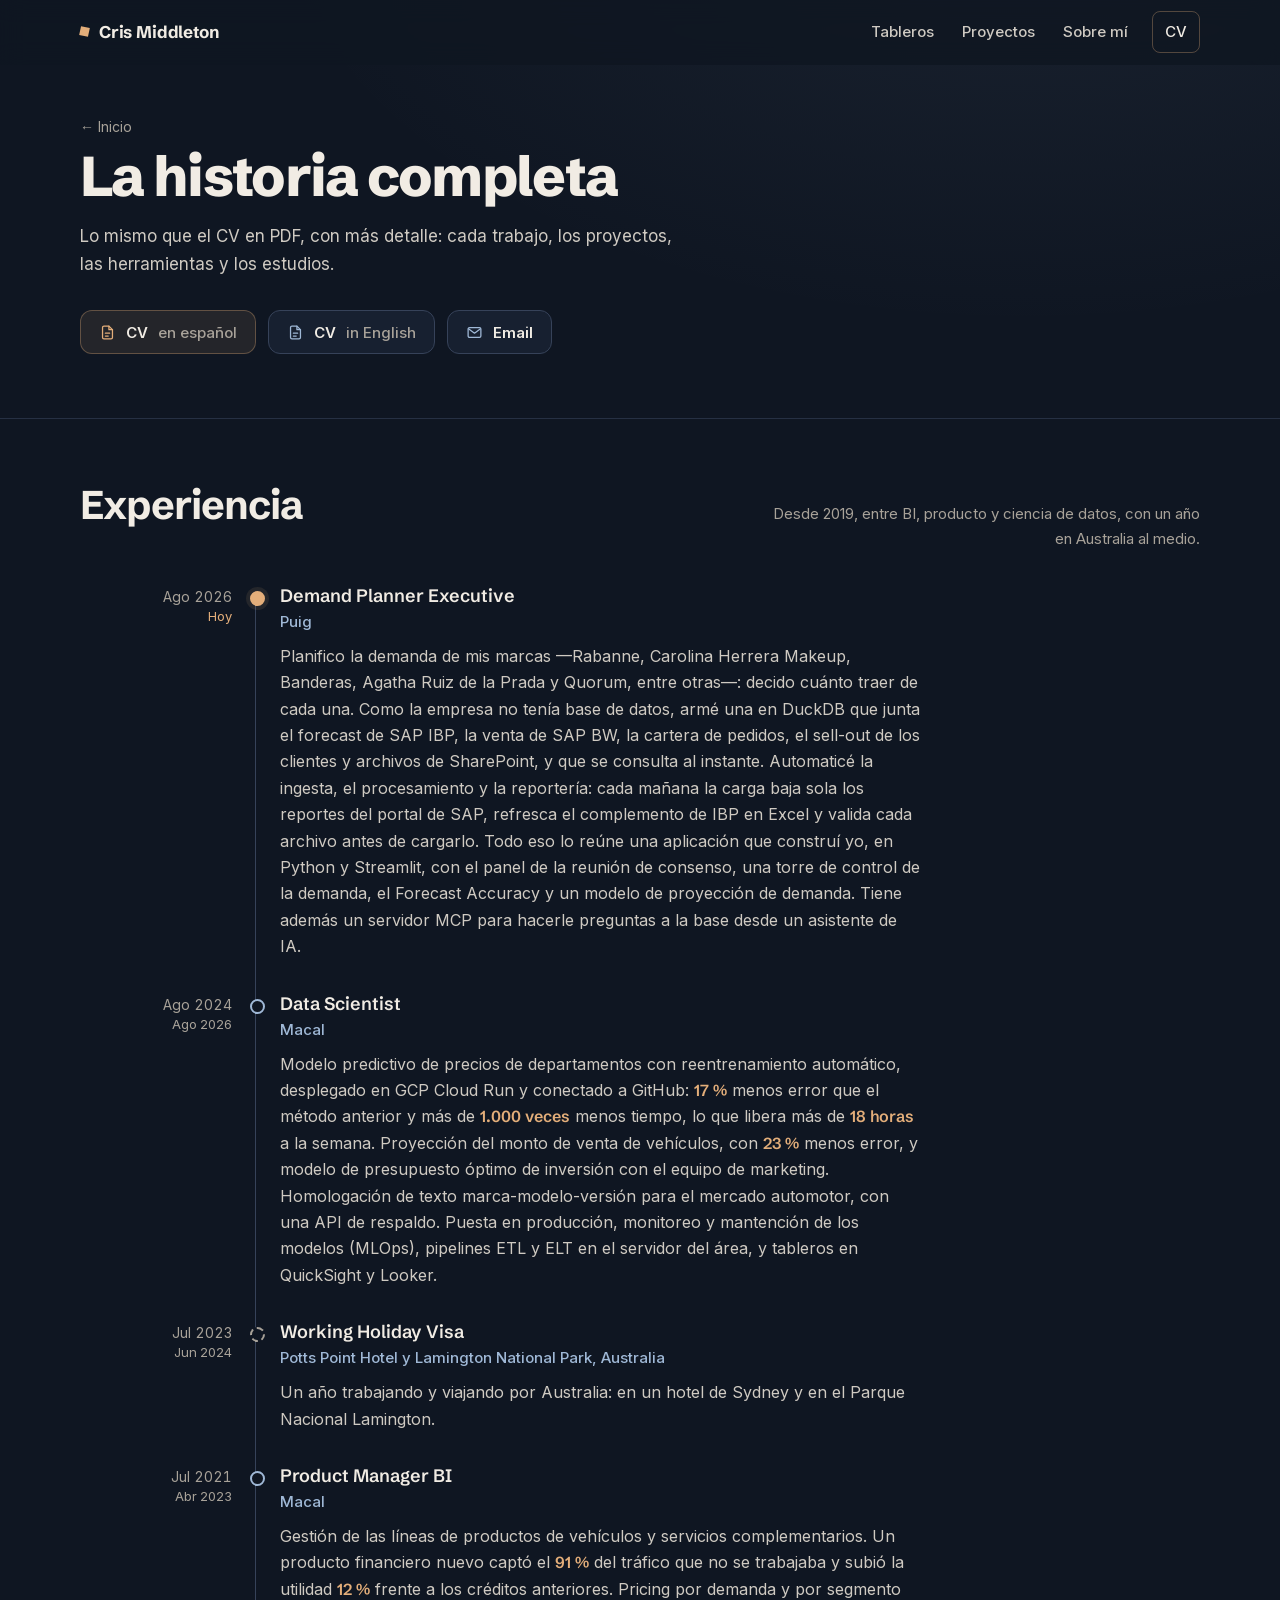
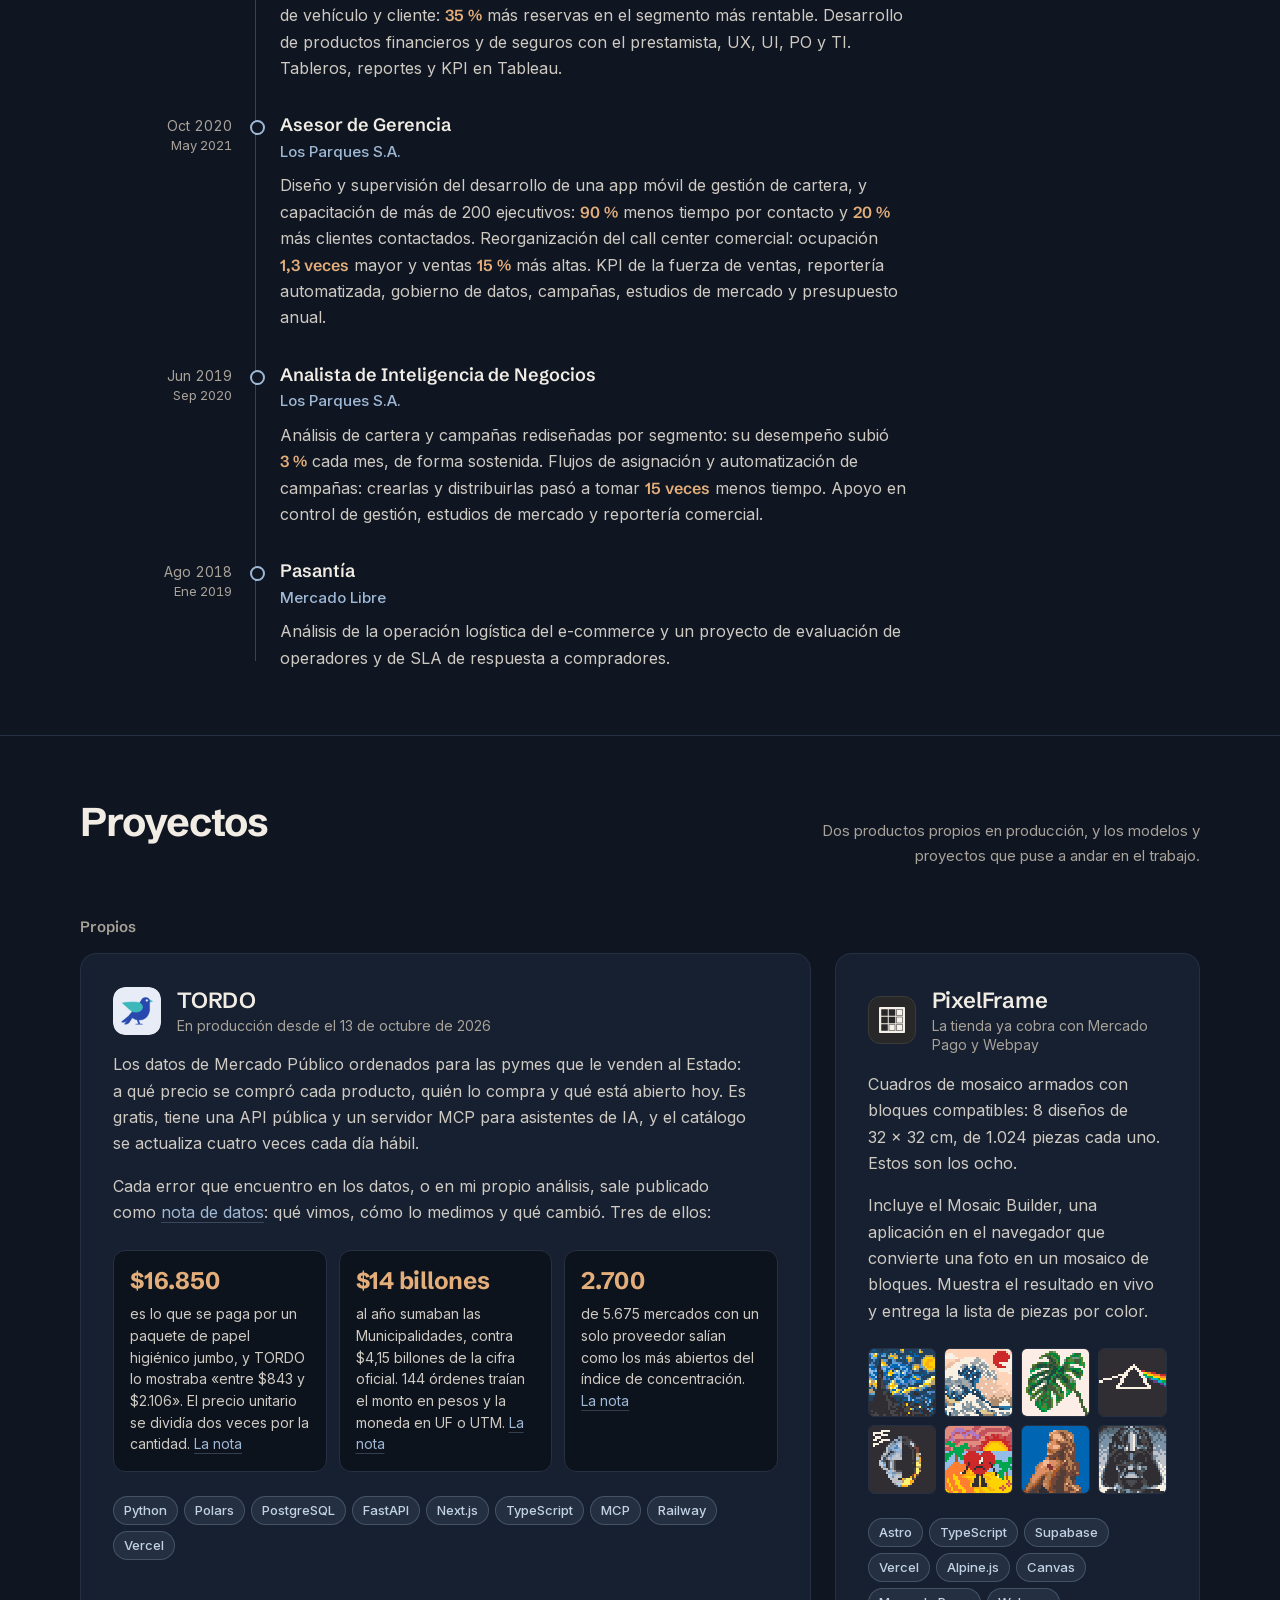
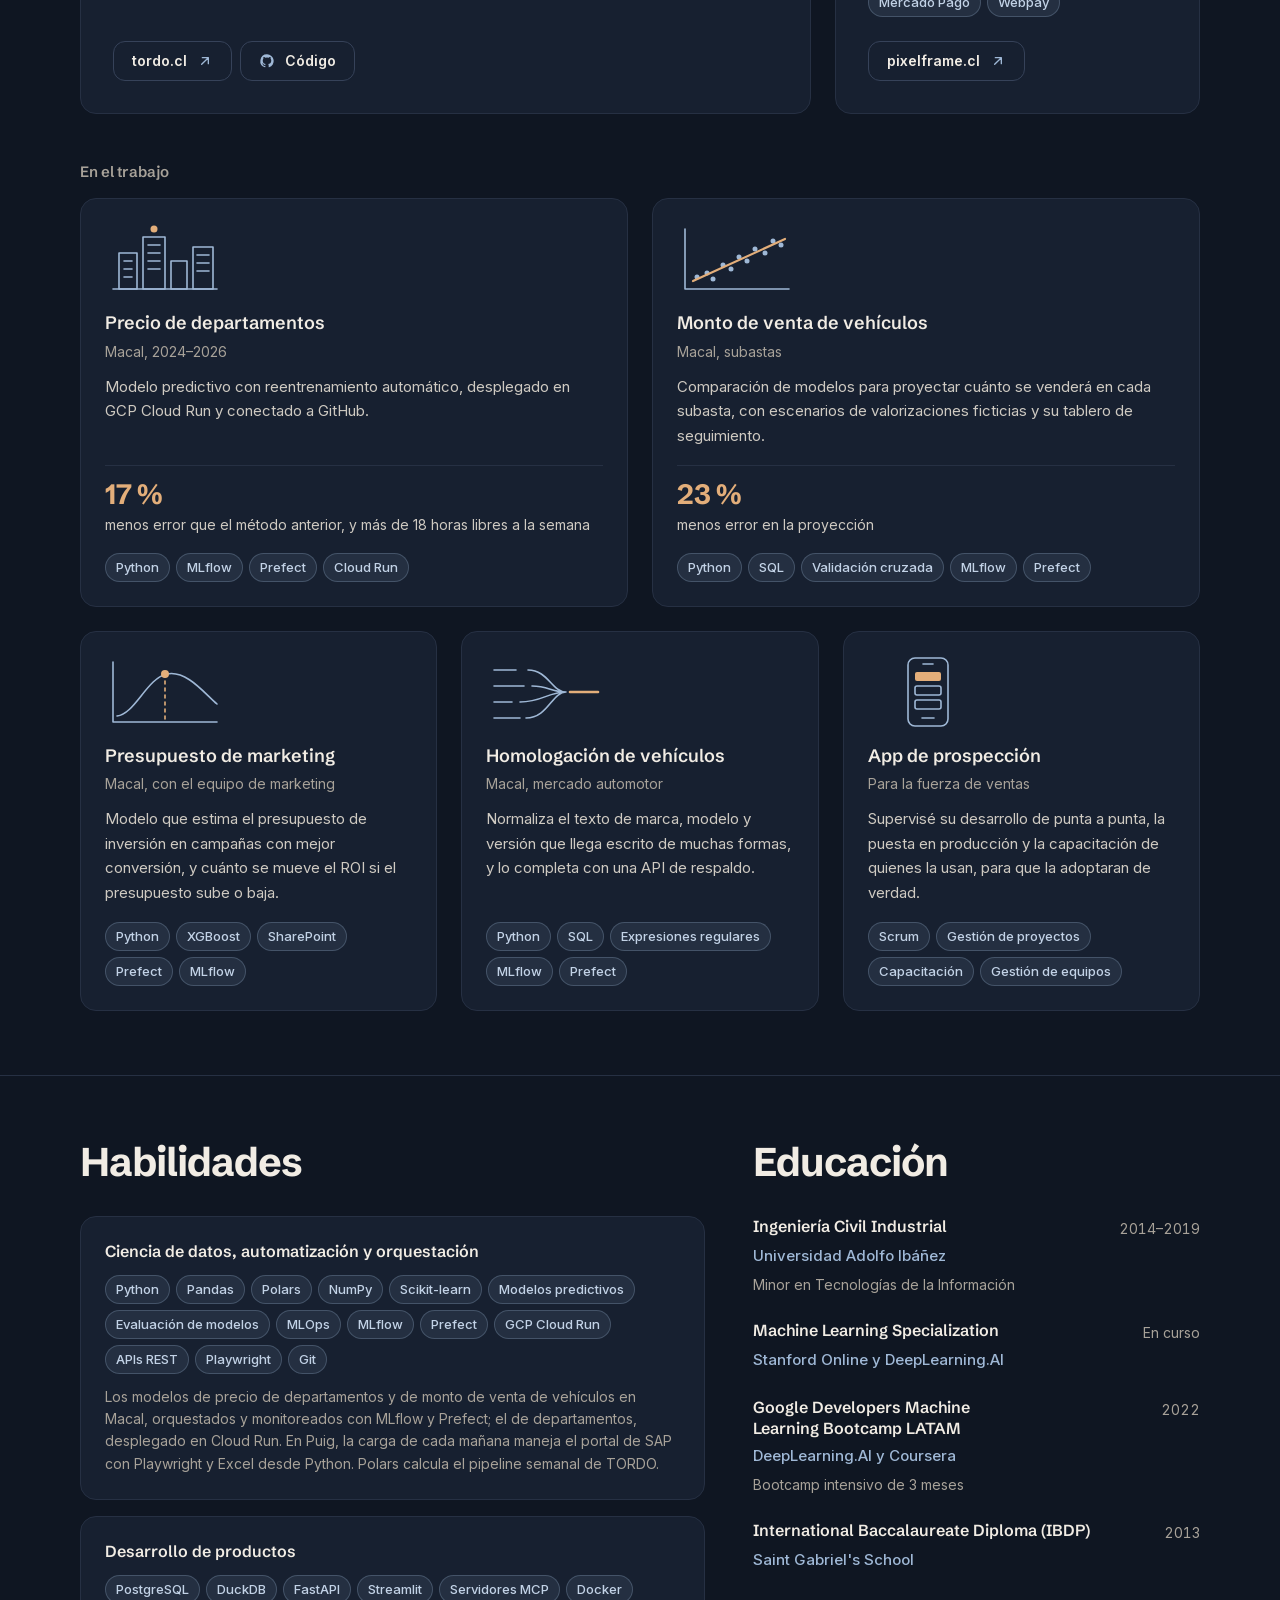
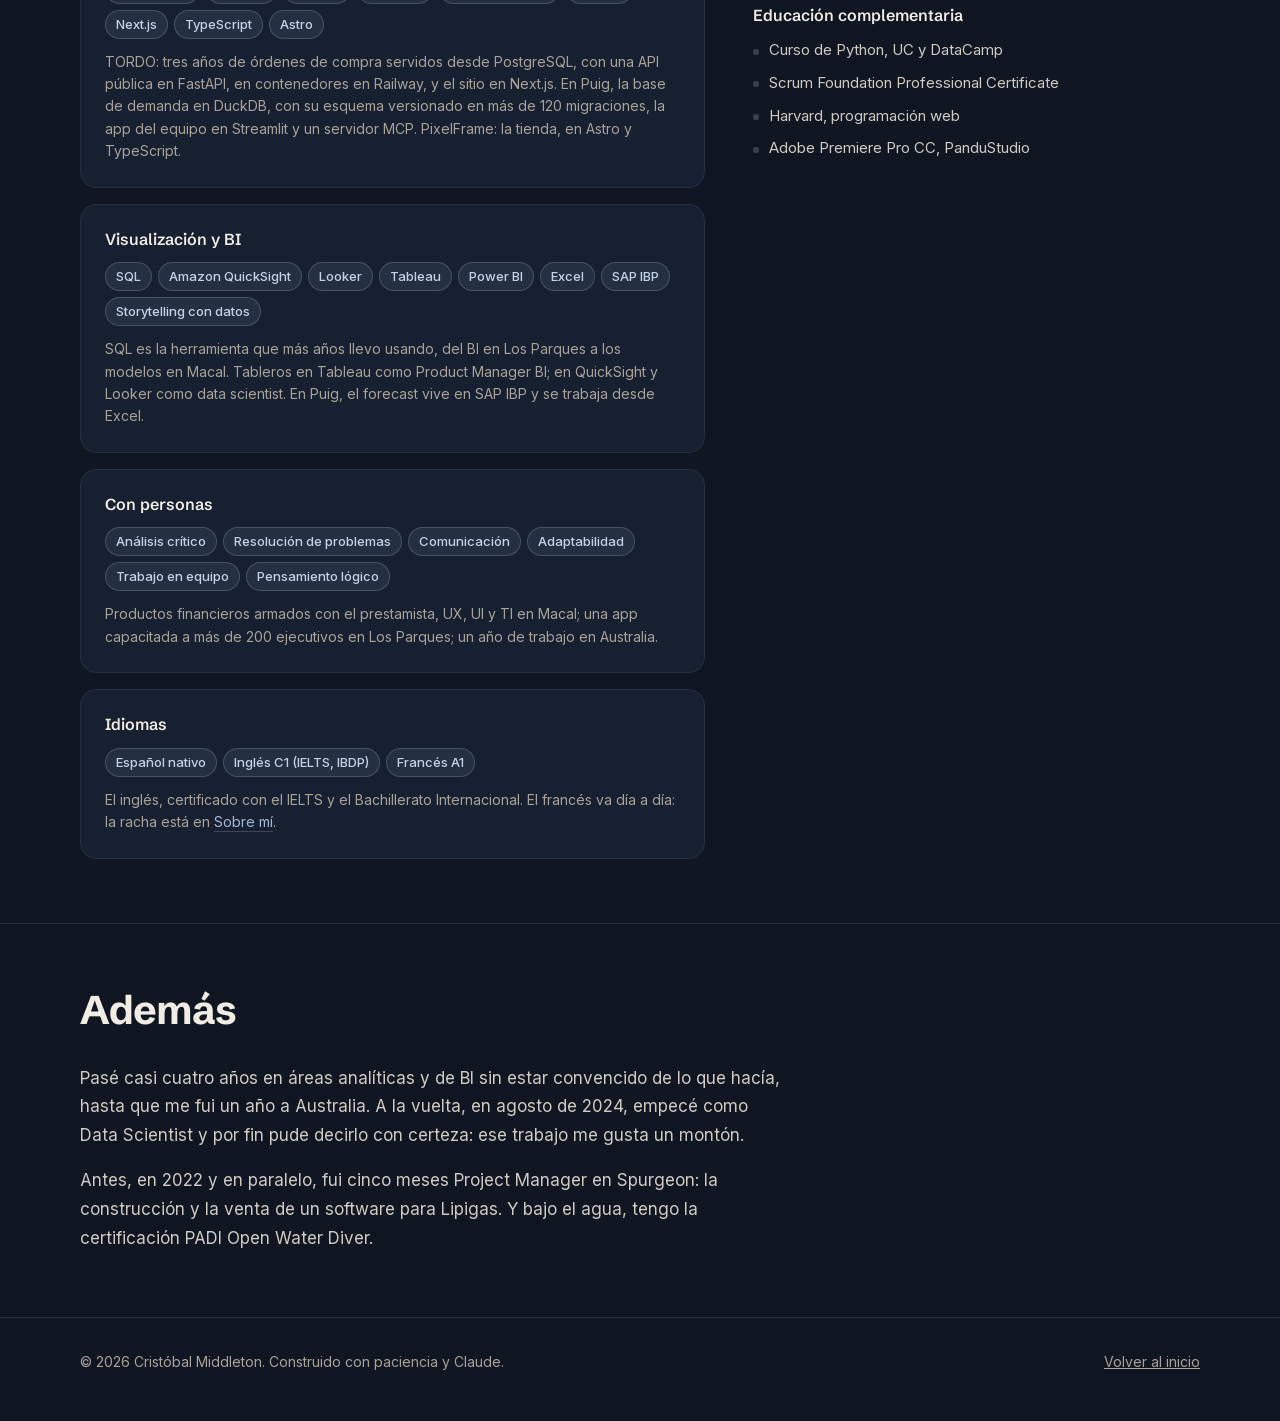
==== cv/index.html @ fe8d4c12 "La portada pasa a ser una entrada: el CV completo va a /cv/ y los tableros a /tableros/ La portada m" ====
<!DOCTYPE html>
<html lang="es-CL" data-etapa="puig">
<head>
  <meta charset="UTF-8">
  <meta name="viewport" content="width=device-width, initial-scale=1.0, viewport-fit=cover">
  <meta name="color-scheme" content="dark">
  <meta name="theme-color" content="#0f1622">
  <title>CV, Cristóbal Middleton</title>
  <meta name="description" content="Experiencia, proyectos, habilidades y educación de Cristóbal Middleton, ingeniero civil industrial: BI, producto y ciencia de datos desde 2019.">
  <link rel="canonical" href="https://cris-middleton.github.io/cv/">
  <meta property="og:type" content="profile">
  <meta property="og:locale" content="es_CL">
  <meta property="og:site_name" content="Cristóbal Middleton">
  <meta property="og:title" content="CV de Cristóbal Middleton">
  <meta property="og:description" content="Siete años entre BI, producto y ciencia de datos, con un año en Australia al medio.">
  <meta property="og:url" content="https://cris-middleton.github.io/cv/">
  <meta property="og:image" content="https://cris-middleton.github.io/images/og.png">
  <meta property="og:image:width" content="1200">
  <meta property="og:image:height" content="630">
  <meta name="twitter:card" content="summary_large_image">

  <link rel="icon" href="/favicon.svg" type="image/svg+xml">
  <link rel="icon" href="/images/favicon-32.png" type="image/png" sizes="32x32">
  <link rel="apple-touch-icon" href="/images/apple-touch-icon.png">

  <link rel="preload" href="/fonts/Inter.woff2" as="font" type="font/woff2" crossorigin>
  <link rel="preload" href="/fonts/SchibstedGrotesk.woff2" as="font" type="font/woff2" crossorigin>
  <link rel="stylesheet" href="/css/style.css?v=2026-10-28">
  <link rel="stylesheet" href="/css/cv.css?v=2026-10-28">
</head>
<body>
  <a class="saltar" href="#contenido">Ir al contenido</a>

  <!-- Iconos: se dibujan una vez y se reutilizan con <use> -->
  <svg width="0" height="0" style="position:absolute" aria-hidden="true" focusable="false">
    <symbol id="i-correo" viewBox="0 0 24 24" fill="none" stroke="currentColor" stroke-width="1.8" stroke-linecap="round" stroke-linejoin="round"><rect x="3" y="5" width="18" height="14" rx="2"/><path d="m4 7 8 6 8-6"/></symbol>
    <symbol id="i-linkedin" viewBox="0 0 24 24" fill="currentColor"><path d="M4.98 3.5a2.5 2.5 0 1 1 0 5 2.5 2.5 0 0 1 0-5ZM3 9.75h4V21H3V9.75Zm6.5 0h3.83v1.54h.05c.53-1 1.84-2.06 3.79-2.06 4.05 0 4.8 2.66 4.8 6.12V21h-4v-5.02c0-1.2-.02-2.74-1.67-2.74-1.67 0-1.93 1.3-1.93 2.65V21h-4V9.75Z"/></symbol>
    <symbol id="i-github" viewBox="0 0 24 24" fill="currentColor"><path d="M12 2a10 10 0 0 0-3.16 19.49c.5.09.68-.22.68-.48v-1.7c-2.78.6-3.37-1.34-3.37-1.34-.45-1.16-1.11-1.47-1.11-1.47-.91-.62.07-.6.07-.6 1 .07 1.53 1.03 1.53 1.03.9 1.52 2.34 1.08 2.91.83.09-.65.35-1.08.63-1.33-2.22-.25-4.55-1.11-4.55-4.94 0-1.09.39-1.98 1.03-2.68-.1-.25-.45-1.27.1-2.65 0 0 .84-.27 2.75 1.02a9.6 9.6 0 0 1 5 0c1.91-1.29 2.75-1.02 2.75-1.02.55 1.38.2 2.4.1 2.65.64.7 1.03 1.59 1.03 2.68 0 3.84-2.34 4.69-4.57 4.93.36.31.68.92.68 1.85v2.75c0 .27.18.58.69.48A10 10 0 0 0 12 2Z"/></symbol>
    <symbol id="i-documento" viewBox="0 0 24 24" fill="none" stroke="currentColor" stroke-width="1.8" stroke-linecap="round" stroke-linejoin="round"><path d="M14 3H7a2 2 0 0 0-2 2v14a2 2 0 0 0 2 2h10a2 2 0 0 0 2-2V8l-5-5Z"/><path d="M14 3v5h5M9 13h6M9 17h4"/></symbol>
    <symbol id="i-salir" viewBox="0 0 24 24" fill="none" stroke="currentColor" stroke-width="2" stroke-linecap="round" stroke-linejoin="round"><path d="M7 17 17 7M8 7h9v9"/></symbol>
    <symbol id="i-menu" viewBox="0 0 24 24" fill="none" stroke="currentColor" stroke-width="2" stroke-linecap="round"><path d="M4 7h16M4 12h16M4 17h16"/></symbol>
  </svg>

  <header class="cabecera">
    <div class="contenedor">
      <a class="marca" href="/"><span class="marca-punto" aria-hidden="true"></span>Cris Middleton</a>
      <nav class="menu" aria-label="Secciones">
        <a href="/tableros/">Tableros</a>
        <a class="menu-ocultable" href="/#lo-que-hago">Proyectos</a>
        <a class="menu-ocultable" href="/#sobre-mi">Sobre mí</a>
        <a class="menu-cv" href="/cv/" aria-current="page">CV</a>
      </nav>
    </div>
  </header>

  <main id="contenido">
    <section class="contenedor intro-cv" aria-labelledby="titulo">
      <a class="volver" href="/">← Inicio</a>
      <h1 id="titulo">La historia completa</h1>
      <p>Lo mismo que el CV en PDF, con más detalle: cada trabajo, los proyectos, las herramientas y los estudios.</p>
      <div class="acciones">
        <a class="boton boton--cobre" href="Cristobal_Middleton_CV_esp.pdf" hreflang="es"><svg aria-hidden="true"><use href="#i-documento"/></svg>CV <span class="idioma">en español</span></a>
        <a class="boton" href="Cristobal_Middleton_CV_eng.pdf" hreflang="en" lang="en"><svg aria-hidden="true"><use href="#i-documento"/></svg>CV <span class="idioma">in English</span></a>
        <a class="boton" href="mailto:cristobalimf@gmail.com"><svg aria-hidden="true"><use href="#i-correo"/></svg>Email</a>
      </div>
    </section>

    <!-- Experiencia -->
    <section class="seccion" id="experiencia" aria-labelledby="t-experiencia">
      <div class="contenedor">
        <div class="titulo-seccion">
          <h2 id="t-experiencia">Experiencia</h2>
          <p>Desde 2019, entre BI, producto y ciencia de datos, con un año en Australia al medio.</p>
        </div>
        <ol class="linea-tiempo">
          <li class="hito" data-hoy="propio" data-solo="propio">
            <div class="periodo">Nov 2026<span>Hoy</span></div>
            <div>
              <h3>Lo mío</h3>
              <p class="empresa">TORDO, PixelFrame y tableros</p>
              <p>Dedicado a mis productos: <a class="enlace" href="https://tordo.cl">TORDO</a>, las compras del Estado en abierto; <a class="enlace" href="https://pixelframe.cl">PixelFrame</a>, cuadros de mosaico para armar, y <a class="enlace" href="/tableros/">tableros</a> con datos públicos de Chile.</p>
            </div>
          </li>
          <li class="hito" data-hoy="puig">
            <div class="periodo">Ago 2026<span><span data-solo="puig">Hoy</span><span data-solo="propio">Nov 2026</span></span></div>
            <div>
              <h3>Demand Planner Executive</h3>
              <p class="empresa">Puig</p>
              <p><span data-solo="puig">Planifico</span><span data-solo="propio">Planifiqué</span> la demanda de mis marcas —Rabanne, Carolina Herrera Makeup, Banderas, Agatha Ruiz de la Prada y Quorum, entre otras—: <span data-solo="puig">decido</span><span data-solo="propio">decidía</span> cuánto traer de cada una. Como la empresa no tenía base de datos, armé una en DuckDB que junta el forecast de SAP IBP, la venta de SAP BW, la cartera de pedidos, el sell-out de los clientes y archivos de SharePoint, y que se consulta al instante. Automaticé la ingesta, el procesamiento y la reportería: cada mañana la carga baja sola los reportes del portal de SAP, refresca el complemento de IBP en Excel y valida cada archivo antes de cargarlo. Todo eso lo reúne una aplicación que construí yo, en Python y Streamlit, con el panel de la reunión de consenso, una torre de control de la demanda, el Forecast Accuracy y un modelo de proyección de demanda. Tiene además un servidor MCP para hacerle preguntas a la base desde un asistente de IA.</p>
            </div>
          </li>
          <li class="hito">
            <div class="periodo">Ago 2024<span>Ago 2026</span></div>
            <div>
              <h3>Data Scientist</h3>
              <p class="empresa">Macal</p>
              <p>Modelo predictivo de precios de departamentos con reentrenamiento automático, desplegado en GCP Cloud Run y conectado a GitHub: <span class="cifra-dato">17&nbsp;%</span> menos error que el método anterior y más de <span class="cifra-dato">1.000&nbsp;veces</span> menos tiempo, lo que libera más de <span class="cifra-dato">18&nbsp;horas</span> a la semana. Proyección del monto de venta de vehículos, con <span class="cifra-dato">23&nbsp;%</span> menos error, y modelo de presupuesto óptimo de inversión con el equipo de marketing. Homologación de texto marca-modelo-versión para el mercado automotor, con una API de respaldo. Puesta en producción, monitoreo y mantención de los modelos (MLOps), pipelines ETL y ELT en el servidor del área, y tableros en QuickSight y Looker.</p>
            </div>
          </li>
          <li class="hito hito--pausa">
            <div class="periodo">Jul 2023<span>Jun 2024</span></div>
            <div>
              <h3>Working Holiday Visa</h3>
              <p class="empresa">Potts Point Hotel y Lamington National Park, Australia</p>
              <p>Un año trabajando y viajando por Australia: en un hotel de Sydney y en el Parque Nacional Lamington.</p>
            </div>
          </li>
          <li class="hito">
            <div class="periodo">Jul 2021<span>Abr 2023</span></div>
            <div>
              <h3>Product Manager BI</h3>
              <p class="empresa">Macal</p>
              <p>Gestión de las líneas de productos de vehículos y servicios complementarios. Un producto financiero nuevo captó el <span class="cifra-dato">91&nbsp;%</span> del tráfico que no se trabajaba y subió la utilidad <span class="cifra-dato">12&nbsp;%</span> frente a los créditos anteriores. Pricing por demanda y por segmento de vehículo y cliente: <span class="cifra-dato">35&nbsp;%</span> más reservas en el segmento más rentable. Desarrollo de productos financieros y de seguros con el prestamista, UX, UI, PO y TI. Tableros, reportes y KPI en Tableau.</p>
            </div>
          </li>
          <li class="hito">
            <div class="periodo">Oct 2020<span>May 2021</span></div>
            <div>
              <h3>Asesor de Gerencia</h3>
              <p class="empresa">Los Parques S.A.</p>
              <p>Diseño y supervisión del desarrollo de una app móvil de gestión de cartera, y capacitación de más de 200 ejecutivos: <span class="cifra-dato">90&nbsp;%</span> menos tiempo por contacto y <span class="cifra-dato">20&nbsp;%</span> más clientes contactados. Reorganización del call center comercial: ocupación <span class="cifra-dato">1,3&nbsp;veces</span> mayor y ventas <span class="cifra-dato">15&nbsp;%</span> más altas. KPI de la fuerza de ventas, reportería automatizada, gobierno de datos, campañas, estudios de mercado y presupuesto anual.</p>
            </div>
          </li>
          <li class="hito">
            <div class="periodo">Jun 2019<span>Sep 2020</span></div>
            <div>
              <h3>Analista de Inteligencia de Negocios</h3>
              <p class="empresa">Los Parques S.A.</p>
              <p>Análisis de cartera y campañas rediseñadas por segmento: su desempeño subió <span class="cifra-dato">3&nbsp;%</span> cada mes, de forma sostenida. Flujos de asignación y automatización de campañas: crearlas y distribuirlas pasó a tomar <span class="cifra-dato">15&nbsp;veces</span> menos tiempo. Apoyo en control de gestión, estudios de mercado y reportería comercial.</p>
            </div>
          </li>
          <li class="hito">
            <div class="periodo">Ago 2018<span>Ene 2019</span></div>
            <div>
              <h3>Pasantía</h3>
              <p class="empresa">Mercado Libre</p>
              <p>Análisis de la operación logística del e-commerce y un proyecto de evaluación de operadores y de SLA de respuesta a compradores.</p>
            </div>
          </li>
        </ol>
      </div>
    </section>

    <!-- Proyectos -->
    <section class="seccion" id="proyectos" aria-labelledby="t-proyectos">
      <div class="contenedor">
        <div class="titulo-seccion">
          <h2 id="t-proyectos">Proyectos</h2>
          <p>Dos productos propios en producción, y los modelos y proyectos que puse a andar en el trabajo.</p>
        </div>

        <h3 class="subtitulo">Propios</h3>
        <div class="propios">
          <article class="tarjeta proyecto">
            <div class="proyecto-cabeza">
              <img class="insignia" src="/images/tordo-insignia.png" width="48" height="48" alt="">
              <div>
                <h3>TORDO</h3>
                <p>En producción desde el 13 de octubre de 2026</p>
              </div>
            </div>
            <p>Los datos de Mercado Público ordenados para las pymes que le venden al Estado: a qué precio se compró cada producto, quién lo compra y qué está abierto hoy. Es gratis, tiene una API pública y un servidor MCP para asistentes de IA, y el catálogo se actualiza cuatro veces cada día hábil.</p>
            <p>Cada error que encuentro en los datos, o en mi propio análisis, sale publicado como <a class="enlace" href="https://tordo.cl/notas">nota de datos</a>: qué vimos, cómo lo medimos y qué cambió. Tres de ellos:</p>
            <ul class="hallazgos">
              <li>
                <span class="cifra">$16.850</span>
                es lo que se paga por un paquete de papel higiénico jumbo, y TORDO lo mostraba «entre $843 y $2.106». El precio unitario se dividía dos veces por la cantidad. <a class="enlace" href="https://tordo.cl/notas/precio-unitario-dividido-dos-veces">La nota</a>
              </li>
              <li>
                <span class="cifra">$14 billones</span>
                al año sumaban las Municipalidades, contra $4,15&nbsp;billones de la cifra oficial. 144 órdenes traían el monto en pesos y la moneda en UF o UTM. <a class="enlace" href="https://tordo.cl/notas/pesos-marcados-como-uf-inflaban-municipios">La nota</a>
              </li>
              <li>
                <span class="cifra">2.700</span>
                de 5.675 mercados con un solo proveedor salían como los más abiertos del índice de concentración. <a class="enlace" href="https://tordo.cl/notas/mercados-de-un-proveedor-salian-como-abiertos">La nota</a>
              </li>
            </ul>
            <ul class="chips" aria-label="Stack de TORDO">
              <li>Python</li><li>Polars</li><li>PostgreSQL</li><li>FastAPI</li><li>Next.js</li><li>TypeScript</li><li>MCP</li><li>Railway</li><li>Vercel</li>
            </ul>
            <div class="enlaces-proyecto">
              <a class="boton" href="https://tordo.cl">tordo.cl<svg aria-hidden="true"><use href="#i-salir"/></svg></a>
              <a class="boton" href="https://github.com/cris-middleton/tordo"><svg aria-hidden="true"><use href="#i-github"/></svg>Código</a>
            </div>
          </article>

          <article class="tarjeta proyecto">
            <div class="proyecto-cabeza">
              <span class="insignia insignia--pixelframe" aria-hidden="true">
                <svg viewBox="0 0 125.66 125.66" fill="currentColor"><path d="M120.34,0H5.33C2.39,0,0,2.39,0,5.33v115c0,2.95,2.39,5.33,5.33,5.33h115.01c2.94,0,5.32-2.38,5.32-5.33V5.33c0-2.94-2.38-5.33-5.32-5.33ZM42.42,114.91H10.75v-32.1h31.67v32.1ZM42.42,78.88H10.75v-32.1h31.67v32.1ZM42.42,42.85H10.75V10.75h31.67v32.1ZM78.66,114.91h-31.66v-32.1h31.66v32.1ZM78.66,78.88h-31.66v-32.1h31.66v32.1ZM78.66,42.85h-31.66V10.75h31.66v32.1ZM114.91,114.91h-31.66v-32.1h31.66v32.1ZM114.91,78.88h-31.66v-32.1h31.66v32.1ZM114.91,42.85h-31.66V10.75h31.66v32.1ZM112.29,85.43h-26.42v26.86h26.42v-26.86ZM112.29,49.4h-26.42v26.86h26.42v-26.86ZM112.29,13.37h-26.42v26.86h26.42V13.37ZM76.04,85.43h-26.42v26.86h26.42v-26.86Z"/></svg>
              </span>
              <div>
                <h3>PixelFrame</h3>
                <p>La tienda ya cobra con Mercado Pago y Webpay</p>
              </div>
            </div>
            <p>Cuadros de mosaico armados con bloques compatibles: 8 diseños de 32&nbsp;×&nbsp;32&nbsp;cm, de 1.024&nbsp;piezas cada uno. Estos son los ocho.</p>
            <p>Incluye el Mosaic Builder, una aplicación en el navegador que convierte una foto en un mosaico de bloques. Muestra el resultado en vivo y entrega la lista de piezas por color.</p>
            <ul class="cuadros" aria-label="Los ocho cuadros"><li><a href="https://pixelframe.cl/producto/noche-estrellada" title="La Noche Estrellada"><img src="/images/cuadros/noche-estrellada.png" alt="La Noche Estrellada" width="32" height="32" loading="lazy"></a></li><li><a href="https://pixelframe.cl/producto/gran-ola" title="La Gran Ola"><img src="/images/cuadros/gran-ola.png" alt="La Gran Ola" width="32" height="32" loading="lazy"></a></li><li><a href="https://pixelframe.cl/producto/monstera" title="Monstera"><img src="/images/cuadros/monstera.png" alt="Monstera" width="32" height="32" loading="lazy"></a></li><li><a href="https://pixelframe.cl/producto/cara-oculta" title="Cara Oculta"><img src="/images/cuadros/cara-oculta.png" alt="Cara Oculta" width="32" height="32" loading="lazy"></a></li><li><a href="https://pixelframe.cl/producto/acceso-aleatorio" title="Acceso Aleatorio"><img src="/images/cuadros/acceso-aleatorio.png" alt="Acceso Aleatorio" width="32" height="32" loading="lazy"></a></li><li><a href="https://pixelframe.cl/producto/verano" title="Verano"><img src="/images/cuadros/verano.png" alt="Verano" width="32" height="32" loading="lazy"></a></li><li><a href="https://pixelframe.cl/producto/corto-y-dulce" title="Corto y Dulce"><img src="/images/cuadros/corto-y-dulce.png" alt="Corto y Dulce" width="32" height="32" loading="lazy"></a></li><li><a href="https://pixelframe.cl/producto/lado-oscuro" title="Lado Oscuro"><img src="/images/cuadros/lado-oscuro.png" alt="Lado Oscuro" width="32" height="32" loading="lazy"></a></li></ul>
            <ul class="chips" aria-label="Stack de PixelFrame">
              <li>Astro</li><li>TypeScript</li><li>Supabase</li><li>Vercel</li><li>Alpine.js</li><li>Canvas</li><li>Mercado Pago</li><li>Webpay</li>
            </ul>
            <div class="enlaces-proyecto">
              <a class="boton" href="https://pixelframe.cl">pixelframe.cl<svg aria-hidden="true"><use href="#i-salir"/></svg></a>
            </div>
          </article>
        </div>

        <h3 class="subtitulo">En el trabajo</h3>
        <div class="trabajos">
          <article class="tarjeta trabajo trabajo--ancho">
            <div class="dibujo" aria-hidden="true">
              <svg viewBox="0 0 120 72" fill="none" stroke="currentColor" stroke-width="1.6" stroke-linecap="round" stroke-linejoin="round">
                <path d="M8 66h104"/>
                <rect x="14" y="30" width="18" height="36"/><rect x="38" y="14" width="22" height="52"/><rect x="66" y="38" width="16" height="28"/><rect x="88" y="24" width="20" height="42"/>
                <path d="M19 38h8M19 46h8M19 54h8M43 22h12M43 30h12M43 38h12M43 46h12M92 32h12M92 40h12M92 48h12"/>
                <circle cx="49" cy="6" r="3.5" fill="var(--cobre)" stroke="none"/>
              </svg>
            </div>
            <h3>Precio de departamentos</h3>
            <p class="donde">Macal, 2024–2026</p>
            <p>Modelo predictivo con reentrenamiento automático, desplegado en GCP Cloud Run y conectado a GitHub.</p>
            <p class="metrica"><span class="cifra-dato">17&nbsp;%</span>menos error que el método anterior, y más de 18&nbsp;horas libres a la semana</p>
            <ul class="chips"><li>Python</li><li>MLflow</li><li>Prefect</li><li>Cloud Run</li></ul>
          </article>

          <article class="tarjeta trabajo trabajo--ancho">
            <div class="dibujo" aria-hidden="true">
              <svg viewBox="0 0 120 72" fill="none" stroke="currentColor" stroke-width="1.6" stroke-linecap="round">
                <path d="M8 66h104M8 66V6"/>
                <g fill="currentColor" stroke="none">
                  <circle cx="20" cy="54" r="2.5"/><circle cx="30" cy="50" r="2.5"/><circle cx="36" cy="56" r="2.5"/><circle cx="46" cy="42" r="2.5"/><circle cx="54" cy="46" r="2.5"/><circle cx="62" cy="34" r="2.5"/><circle cx="70" cy="38" r="2.5"/><circle cx="78" cy="26" r="2.5"/><circle cx="88" cy="30" r="2.5"/><circle cx="96" cy="18" r="2.5"/><circle cx="104" cy="22" r="2.5"/>
                </g>
                <path d="M16 58 108 16" stroke="var(--cobre)" stroke-width="2.2"/>
              </svg>
            </div>
            <h3>Monto de venta de vehículos</h3>
            <p class="donde">Macal, subastas</p>
            <p>Comparación de modelos para proyectar cuánto se venderá en cada subasta, con escenarios de valorizaciones ficticias y su tablero de seguimiento.</p>
            <p class="metrica"><span class="cifra-dato">23&nbsp;%</span>menos error en la proyección</p>
            <ul class="chips"><li>Python</li><li>SQL</li><li>Validación cruzada</li><li>MLflow</li><li>Prefect</li></ul>
          </article>

          <article class="tarjeta trabajo">
            <div class="dibujo" aria-hidden="true">
              <svg viewBox="0 0 120 72" fill="none" stroke="currentColor" stroke-width="1.6" stroke-linecap="round">
                <path d="M8 66h104M8 66V6"/>
                <path d="M12 60C30 58 42 22 62 18s38 20 50 30"/>
                <path d="M60 18v48" stroke="var(--cobre)" stroke-dasharray="3 4"/>
                <circle cx="60" cy="18" r="4" fill="var(--cobre)" stroke="none"/>
              </svg>
            </div>
            <h3>Presupuesto de marketing</h3>
            <p class="donde">Macal, con el equipo de marketing</p>
            <p>Modelo que estima el presupuesto de inversión en campañas con mejor conversión, y cuánto se mueve el ROI si el presupuesto sube o baja.</p>
            <ul class="chips"><li>Python</li><li>XGBoost</li><li>SharePoint</li><li>Prefect</li><li>MLflow</li></ul>
          </article>

          <article class="tarjeta trabajo">
            <div class="dibujo" aria-hidden="true">
              <svg viewBox="0 0 120 72" fill="none" stroke="currentColor" stroke-width="1.6" stroke-linecap="round" stroke-linejoin="round">
                <path d="M8 14h22M8 30h30M8 46h18M8 62h26"/>
                <path d="M42 14c20 0 24 22 38 22M46 30c16 0 20 6 34 6M34 46c22 0 28-10 46-10M40 62c22 0 26-26 40-26"/>
                <path d="M84 36h28" stroke="var(--cobre)" stroke-width="2.6"/>
              </svg>
            </div>
            <h3>Homologación de vehículos</h3>
            <p class="donde">Macal, mercado automotor</p>
            <p>Normaliza el texto de marca, modelo y versión que llega escrito de muchas formas, y lo completa con una API de respaldo.</p>
            <ul class="chips"><li>Python</li><li>SQL</li><li>Expresiones regulares</li><li>MLflow</li><li>Prefect</li></ul>
          </article>

          <article class="tarjeta trabajo">
            <div class="dibujo" aria-hidden="true">
              <svg viewBox="0 0 120 72" fill="none" stroke="currentColor" stroke-width="1.6" stroke-linecap="round" stroke-linejoin="round">
                <rect x="40" y="2" width="40" height="68" rx="7"/>
                <path d="M55 8h10"/>
                <rect x="47" y="16" width="26" height="9" rx="2" fill="var(--cobre)" stroke="none"/>
                <rect x="47" y="30" width="26" height="9" rx="2"/><rect x="47" y="44" width="26" height="9" rx="2"/>
                <path d="M54 62h12"/>
              </svg>
            </div>
            <h3>App de prospección</h3>
            <p class="donde">Para la fuerza de ventas</p>
            <p>Supervisé su desarrollo de punta a punta, la puesta en producción y la capacitación de quienes la usan, para que la adoptaran de verdad.</p>
            <ul class="chips"><li>Scrum</li><li>Gestión de proyectos</li><li>Capacitación</li><li>Gestión de equipos</li></ul>
          </article>
        </div>
      </div>
    </section>

    <!-- Habilidades y educación -->
    <section class="seccion" aria-label="Habilidades y educación">
      <div class="contenedor dos-columnas">
        <div id="habilidades">
          <div class="titulo-seccion"><h2>Habilidades</h2></div>
          <div class="habilidades">
            <div class="tarjeta habilidad">
              <h3>Ciencia de datos, automatización y orquestación</h3>
              <ul class="chips">
                <li>Python</li><li>Pandas</li><li>Polars</li><li>NumPy</li><li>Scikit-learn</li><li>Modelos predictivos</li><li>Evaluación de modelos</li><li>MLOps</li><li>MLflow</li><li>Prefect</li><li>GCP Cloud Run</li><li>APIs REST</li><li>Playwright</li><li>Git</li>
              </ul>
              <p class="detalle">Los modelos de precio de departamentos y de monto de venta de vehículos en Macal, orquestados y monitoreados con MLflow y Prefect; el de departamentos, desplegado en Cloud Run. En Puig, la carga de cada mañana maneja el portal de SAP con Playwright y Excel desde Python. Polars calcula el pipeline semanal de TORDO.</p>
            </div>
            <div class="tarjeta habilidad">
              <h3>Desarrollo de productos</h3>
              <ul class="chips"><li>PostgreSQL</li><li>DuckDB</li><li>FastAPI</li><li>Streamlit</li><li>Servidores MCP</li><li>Docker</li><li>Next.js</li><li>TypeScript</li><li>Astro</li></ul>
              <p class="detalle">TORDO: tres años de órdenes de compra servidos desde PostgreSQL, con una API pública en FastAPI, en contenedores en Railway, y el sitio en Next.js. En Puig, la base de demanda en DuckDB, con su esquema versionado en más de 120 migraciones, la app del equipo en Streamlit y un servidor MCP. PixelFrame: la tienda, en Astro y TypeScript.</p>
            </div>
            <div class="tarjeta habilidad">
              <h3>Visualización y BI</h3>
              <ul class="chips"><li>SQL</li><li>Amazon QuickSight</li><li>Looker</li><li>Tableau</li><li>Power BI</li><li>Excel</li><li>SAP IBP</li><li>Storytelling con datos</li></ul>
              <p class="detalle">SQL es la herramienta que más años llevo usando, del BI en Los Parques a los modelos en Macal. Tableros en Tableau como Product Manager BI; en QuickSight y Looker como data scientist. En Puig, el forecast vive en SAP IBP y se trabaja desde Excel.</p>
            </div>
            <div class="tarjeta habilidad">
              <h3>Con personas</h3>
              <ul class="chips"><li>Análisis crítico</li><li>Resolución de problemas</li><li>Comunicación</li><li>Adaptabilidad</li><li>Trabajo en equipo</li><li>Pensamiento lógico</li></ul>
              <p class="detalle">Productos financieros armados con el prestamista, UX, UI y TI en Macal; una app capacitada a más de 200 ejecutivos en Los Parques; un año de trabajo en Australia.</p>
            </div>
            <div class="tarjeta habilidad">
              <h3>Idiomas</h3>
              <ul class="chips"><li>Español nativo</li><li>Inglés C1 (IELTS, IBDP)</li><li>Francés A1</li></ul>
              <p class="detalle">El inglés, certificado con el IELTS y el Bachillerato Internacional. El francés va día a día: la racha está en <a class="enlace" href="/#sobre-mi">Sobre mí</a>.</p>
            </div>
          </div>
        </div>

        <div id="educacion">
          <div class="titulo-seccion"><h2>Educación</h2></div>
          <ul class="estudios">
            <li class="estudio">
              <h3>Ingeniería Civil Industrial</h3>
              <span class="anio-estudio">2014–2019</span>
              <span class="institucion">Universidad Adolfo Ibáñez</span>
              <span class="nota">Minor en Tecnologías de la Información</span>
            </li>
            <li class="estudio">
              <h3 lang="en">Machine Learning Specialization</h3>
              <span class="anio-estudio">En curso</span>
              <span class="institucion">Stanford Online y DeepLearning.AI</span>
            </li>
            <li class="estudio">
              <h3>Google Developers Machine Learning Bootcamp LATAM</h3>
              <span class="anio-estudio">2022</span>
              <span class="institucion">DeepLearning.AI y Coursera</span>
              <span class="nota">Bootcamp intensivo de 3 meses</span>
            </li>
            <li class="estudio">
              <h3>International Baccalaureate Diploma (IBDP)</h3>
              <span class="anio-estudio">2013</span>
              <span class="institucion">Saint Gabriel's School</span>
            </li>
          </ul>
          <div class="complementaria">
            <h3>Educación complementaria</h3>
            <ul class="lista">
              <li>Curso de Python, UC y DataCamp</li>
              <li>Scrum Foundation Professional Certificate</li>
              <li>Harvard, programación web</li>
              <li>Adobe Premiere Pro CC, PanduStudio</li>
            </ul>
          </div>
        </div>
      </div>
    </section>

    <!-- Además: lo que estaba en «Sobre mí» y no cabe en la portada -->
    <section class="seccion" id="ademas" aria-labelledby="t-ademas">
      <div class="contenedor">
        <div class="titulo-seccion"><h2 id="t-ademas">Además</h2></div>
        <div class="ademas">
          <p>Pasé casi cuatro años en áreas analíticas y de BI sin estar convencido de lo que hacía, hasta que me fui un año a Australia. A la vuelta, en agosto de 2024, empecé como Data Scientist y por fin pude decirlo con certeza: ese trabajo me gusta un montón.</p>
          <p>Antes, en 2022 y en paralelo, fui cinco meses Project Manager en Spurgeon: la construcción y la venta de un software para Lipigas. Y bajo el agua, tengo la certificación PADI Open Water Diver.</p>
        </div>
      </div>
    </section>
  </main>

  <footer class="pie">
    <div class="contenedor">
      <p>© 2026 Cristóbal Middleton. Construido con paciencia y Claude.</p>
      <p><a href="/">Volver al inicio</a></p>
    </div>
  </footer>

  <script src="/js/comun.js?v=2026-10-28"></script>
</body>
</html>
---- css/style.css ----
/* Lo común a todas las páginas. Cada una suma su hoja: portada.css, cv.css, tableros.css. */

/* Inter, autoalojada (fonts/OFL.txt). */
@font-face {
  font-family: 'Inter';
  font-style: normal;
  font-weight: 100 900;
  font-display: swap;
  src: url('../fonts/Inter.woff2') format('woff2');
}
/* Schibsted Grotesk, autoalojada (fonts/OFL-SchibstedGrotesk.txt): títulos y cifras. */
@font-face {
  font-family: 'Schibsted Grotesk';
  font-style: normal;
  font-weight: 400 900;
  font-display: swap;
  src: url('../fonts/SchibstedGrotesk.woff2') format('woff2');
}

/* ------------------------------------------------------------------
   Tokens. Paleta «tinta y cobre»: navy oscuro y poco saturado, marfil
   para los títulos, azul acero para lo que se pulsa y las herramientas,
   cobre para las cifras. Todo el texto pasa WCAG AA sobre su fondo.
   Espacios en una escala de 4 y 8 px.
   ------------------------------------------------------------------ */
:root {
  color-scheme: dark;
  --fondo: #0f1622;
  --superficie: #172030;
  --superficie-2: #1d2739;
  --hundido: #0d131d;
  --borde: #263043;
  --borde-2: #364259;

  --tinta: #f1ece4;
  --texto: #cfcac2;
  --tenue: #a8a299;

  --acero: #9fb8d6;
  --acero-claro: #c2d2e6;
  --acero-velo: rgba(159, 184, 214, 0.10);
  --acero-linea: rgba(159, 184, 214, 0.26);

  --cobre: #e3ae7a;
  --cobre-velo: rgba(227, 174, 122, 0.10);
  --cobre-linea: rgba(227, 174, 122, 0.32);

  --f-titulo: 'Schibsted Grotesk', 'Inter', system-ui, sans-serif;
  --f-texto: 'Inter', -apple-system, BlinkMacSystemFont, 'Segoe UI', sans-serif;

  --e-1: 4px; --e-2: 8px; --e-3: 12px; --e-4: 16px; --e-5: 24px;
  --e-6: 32px; --e-7: 48px; --e-8: 64px; --e-9: 96px;

  --radio-1: 8px; --radio-2: 12px; --radio-3: 16px; --radio-4: 20px;

  --ancho: 1120px;
  --curva: cubic-bezier(0.2, 0.7, 0.2, 1);
}

/* ------------------------------------------------------------------
   Etapa: lo que cambia el día que dejo Puig.
   Cada página dice la suya en <html data-etapa="…">, y los textos de
   cada etapa llevan data-solo="puig" o data-solo="propio". Para pasar
   a «lo mío», desde la raíz del repo:
     sed -i '' 's/data-etapa="puig"/data-etapa="propio"/' index.html cv/index.html
   ------------------------------------------------------------------ */
[data-etapa='puig'] [data-solo='propio'],
[data-etapa='propio'] [data-solo='puig'] { display: none !important; }

* { box-sizing: border-box; margin: 0; padding: 0; }
html { scroll-behavior: smooth; scroll-padding-top: 88px; }
html, body { overflow-x: clip; }

body {
  font-family: var(--f-texto);
  font-size: 16px;
  line-height: 1.65;
  color: var(--texto);
  background-color: var(--fondo);
  background-image: radial-gradient(1100px 640px at 80% -120px, rgba(159, 184, 214, 0.08), transparent 70%);
  background-repeat: no-repeat;
  min-height: 100vh;
  -webkit-font-smoothing: antialiased;
  font-feature-settings: 'cv11', 'ss01';
}
/* En el iPhone con la barra arriba, la franja del notch no deja ver lo que pasa por debajo */
body::before { content: ''; position: fixed; inset: 0 0 auto; height: env(safe-area-inset-top, 0px); z-index: 200; background: var(--fondo); }

h1, h2, h3, .marca, .cifra, .cifra-dato { font-family: var(--f-titulo); color: var(--tinta); text-wrap: balance; }
/* En Schibsted, las cifras tabulares le dan ancho de dígito al punto de los miles («1 . 140») */
.cifra, .cifra-dato { font-variant-numeric: normal !important; }

img, svg, canvas { display: block; max-width: 100%; }
a { color: inherit; }
b, strong { font-weight: 600; color: var(--tinta); }

:focus-visible { outline: 2px solid var(--acero); outline-offset: 3px; border-radius: 4px; }

.contenedor {
  max-width: calc(var(--ancho) + 48px);
  margin: 0 auto;
  padding-left: max(24px, env(safe-area-inset-left, 0px));
  padding-right: max(24px, env(safe-area-inset-right, 0px));
}

/* Saltar al contenido: invisible hasta recibir el foco */
.saltar { position: absolute; left: -9999px; top: 0; }
.saltar:focus {
  left: var(--e-4); top: var(--e-4); z-index: 3000;
  background: var(--superficie-2); color: var(--tinta);
  padding: var(--e-2) var(--e-4); border-radius: var(--radio-1); border: 1px solid var(--acero-linea);
}

/* ------------------------------------------------------------------
   Cabecera
   ------------------------------------------------------------------ */
.cabecera {
  position: sticky;
  top: env(safe-area-inset-top, 0px);
  z-index: 100;
  background: rgba(15, 22, 34, 0.82);
  backdrop-filter: blur(12px);
  -webkit-backdrop-filter: blur(12px);
  border-bottom: 1px solid transparent;
  transition: border-color 0.2s;
}
.cabecera.con-borde { border-bottom-color: var(--borde); }
.cabecera .contenedor { display: flex; align-items: center; justify-content: space-between; gap: var(--e-4); height: 64px; }

.marca {
  font-size: 17px; font-weight: 700; letter-spacing: -0.01em; white-space: nowrap;
  text-decoration: none; display: inline-flex; align-items: center; gap: 10px;
}
.marca-punto { width: 9px; height: 9px; background: var(--cobre); transform: rotate(12deg); flex-shrink: 0; }

.menu { display: flex; align-items: center; gap: var(--e-1); }
.menu a {
  text-decoration: none; color: var(--texto); font-size: 15px; font-weight: 500;
  padding: 8px 12px; border-radius: var(--radio-1); transition: background-color 0.15s, color 0.15s;
}
.menu a:hover { color: var(--tinta); background: var(--acero-velo); }
.menu a[aria-current='page'] { color: var(--tinta); }
.menu .menu-cv { border: 1px solid var(--cobre-linea); color: var(--tinta); margin-left: var(--e-2); }
.menu .menu-cv:hover { background: var(--cobre-velo); border-color: var(--cobre); }

/* ------------------------------------------------------------------
   Botones y enlaces
   ------------------------------------------------------------------ */
.boton {
  display: inline-flex; align-items: center; gap: 10px; min-height: 44px; padding: 0 18px;
  border-radius: var(--radio-2); border: 1px solid var(--borde-2); background: var(--superficie);
  color: var(--tinta); font: 600 15px/1 var(--f-texto); text-decoration: none; cursor: pointer;
  transition: transform 0.2s var(--curva), border-color 0.2s, background-color 0.2s;
}
.boton:hover { transform: translateY(-2px); border-color: var(--acero-linea); background: var(--superficie-2); }
.boton svg { width: 17px; height: 17px; flex-shrink: 0; color: var(--acero); }
.boton--cobre { border-color: var(--cobre-linea); background: var(--cobre-velo); }
.boton--cobre:hover { border-color: var(--cobre); background: rgba(227, 174, 122, 0.16); }
.boton--cobre svg { color: var(--cobre); }
.boton .idioma { color: var(--tenue); font-weight: 500; }

.enlace {
  color: var(--acero); text-decoration: underline; text-decoration-color: var(--acero-linea);
  text-decoration-thickness: 1px; text-underline-offset: 4px; transition: color 0.15s, text-decoration-color 0.15s;
}
.enlace:hover { color: var(--acero-claro); text-decoration-color: currentColor; }

.flecha { display: inline-flex; align-items: center; gap: 6px; color: var(--acero); font-weight: 600; font-size: 15px; text-decoration: none; }
.flecha span { transition: transform 0.2s var(--curva); }
.flecha:hover { color: var(--acero-claro); }
.flecha:hover span { transform: translateX(4px); }

.etiqueta { font-size: 12px; font-weight: 600; letter-spacing: 0.08em; text-transform: uppercase; color: var(--tenue); }
.cifra-dato { color: var(--cobre); font-weight: 600; white-space: nowrap; }

/* Los puntos de las i son cuadrados del ancho del palo, en el color del nombre.
   La letra es una ı sin punto. Las medidas salen de Schibsted Grotesk en 800
   (palo de 350 de 2048 unidades, altura x 1080). El de Middleton es el de
   PixelFrame: en cobre y girado 23° hacia la derecha, como una cursiva. Es un SVG
   con currentColor porque el modo oscuro de Samsung Internet respeta el color del
   texto y oscurece los fondos. */
.i-pixel { position: relative; }
.i-pixel-punto {
  position: absolute;
  left: 0.0650em;
  top: 0.2056em;
  width: 0.1711em;
  height: 0.1711em;
  color: var(--tinta);
}
.i-pixel--cobre .i-pixel-punto { color: var(--cobre); transform: rotate(23.09deg); }

/* Avisos: «datos de ejemplo» en cobre, «en construcción» en acero */
.aviso {
  justify-self: start; max-width: 100%;
  display: inline-flex; align-items: center; gap: 8px; font-size: 13px; line-height: 1.4;
  border-radius: var(--radio-2); padding: 4px 12px;
}
.aviso--ejemplo { color: var(--cobre); border: 1px dashed var(--cobre-linea); background: var(--cobre-velo); }
.aviso--obra { color: var(--acero); border: 1px dashed var(--acero-linea); background: var(--acero-velo); }

/* ------------------------------------------------------------------
   Secciones y piezas comunes
   ------------------------------------------------------------------ */
.seccion { padding-block: var(--e-8); border-top: 1px solid var(--borde); }
.titulo-seccion { display: flex; justify-content: space-between; align-items: end; gap: var(--e-5); flex-wrap: wrap; margin-bottom: var(--e-6); }
.titulo-seccion h2 { font-size: clamp(30px, 4vw, 40px); letter-spacing: -0.025em; line-height: 1.1; }
.titulo-seccion p { color: var(--tenue); font-size: 15px; max-width: 46ch; }

.chips { list-style: none; display: flex; flex-wrap: wrap; gap: 6px; }
.chips li {
  font-size: 13px; font-weight: 500; line-height: 1; padding: 7px 10px; border-radius: 999px;
  color: var(--acero-claro); background: var(--acero-velo); border: 1px solid var(--acero-linea);
}

/* ------------------------------------------------------------------
   Pie
   ------------------------------------------------------------------ */
.pie { border-top: 1px solid var(--borde); padding-block: var(--e-6) var(--e-7); color: var(--tenue); font-size: 14px; }
.pie .contenedor { display: flex; justify-content: space-between; gap: var(--e-4); flex-wrap: wrap; }
.pie a { color: var(--tenue); }
.pie a:hover { color: var(--texto); }

/* 404 */
.pagina-404 main { padding-block: var(--e-9); }
.pagina-404 h1 { font-size: clamp(36px, 5vw, 52px); letter-spacing: -0.03em; line-height: 1.05; margin-bottom: var(--e-4); }
.pagina-404 p { font-size: 18px; margin-bottom: var(--e-6); }
.pagina-404 .acciones { display: flex; flex-wrap: wrap; gap: var(--e-3); }

@media (max-width: 640px) {
  .menu a { padding: 8px; font-size: 14px; }
  .menu .menu-ocultable { display: none; }
}
@media (max-width: 560px) {
  .contenedor {
    padding-left: max(16px, env(safe-area-inset-left, 0px));
    padding-right: max(16px, env(safe-area-inset-right, 0px));
  }
  .seccion { padding-block: var(--e-7); }
  .titulo-seccion { margin-bottom: var(--e-5); }
}

@media (prefers-reduced-motion: reduce) {
  *, *::before, *::after { animation-duration: 0.01ms !important; animation-iteration-count: 1 !important; transition-duration: 0.01ms !important; }
  html { scroll-behavior: auto; }
  .boton:hover { transform: none; }
}
---- css/cv.css ----
/* /cv/: la experiencia, los proyectos, las habilidades y la educación completas.
   Son las secciones de la página anterior, con sus mismos estilos. */

.intro-cv { padding-block: var(--e-7) var(--e-8); }
.intro-cv h1 { font-size: clamp(36px, 5vw, 56px); letter-spacing: -0.03em; line-height: 1.05; font-weight: 800; margin-block: var(--e-2) var(--e-4); }
.intro-cv p { max-width: 56ch; font-size: 17px; margin-bottom: var(--e-6); }
.volver { font-size: 14px; color: var(--tenue); text-decoration: none; }
.volver:hover { color: var(--tinta); }
.acciones { display: flex; flex-wrap: wrap; gap: var(--e-3); }

/* Los títulos de sección, a la derecha la bajada */
.titulo-seccion { align-items: baseline; }
.titulo-seccion p { text-align: right; max-width: 48ch; }
h3 { font-size: 18px; line-height: 1.35; font-weight: 600; }

/* ------------------------------------------------------------------
   Experiencia: línea de tiempo
   ------------------------------------------------------------------ */
.linea-tiempo { list-style: none; position: relative; }
.linea-tiempo::before { content: ''; position: absolute; left: 175px; top: 10px; bottom: 10px; width: 1px; background: var(--borde-2); }
.hito { display: grid; grid-template-columns: 152px minmax(0, 1fr); column-gap: var(--e-7); position: relative; padding-bottom: var(--e-6); }
.hito:last-child { padding-bottom: 0; }
.hito::before { content: ''; position: absolute; left: 170px; top: 7px; width: 11px; height: 11px; border-radius: 50%; background: var(--fondo); border: 2px solid var(--acero); }
/* El hito de hoy, en cobre: el de Puig o el de lo mío, según la etapa */
[data-etapa='puig'] .hito[data-hoy='puig'] .periodo > span,
[data-etapa='propio'] .hito[data-hoy='propio'] .periodo > span { color: var(--cobre); }
[data-etapa='puig'] .hito[data-hoy='puig']::before,
[data-etapa='propio'] .hito[data-hoy='propio']::before { background: var(--cobre); border-color: var(--cobre); box-shadow: 0 0 0 4px var(--cobre-velo); }
.hito--pausa::before { border-style: dashed; border-color: var(--tenue); }

.periodo { font-size: 14px; color: var(--tenue); font-variant-numeric: tabular-nums; text-align: right; padding-top: 2px; line-height: 1.5; }
.periodo > span { display: block; font-size: 13px; }
.empresa { color: var(--acero); font-weight: 500; font-size: 15px; margin: 2px 0 var(--e-2); }
.hito p:last-child { max-width: 64ch; }

/* ------------------------------------------------------------------
   Proyectos
   ------------------------------------------------------------------ */
.subtitulo { font-size: 15px; font-weight: 600; color: var(--tenue); margin: 0 0 var(--e-4); }
.subtitulo:not(:first-child) { margin-top: var(--e-7); }

.tarjeta {
  background: var(--superficie); border: 1px solid var(--borde); border-radius: var(--radio-3); padding: var(--e-5);
  transition: transform 0.25s var(--curva), border-color 0.25s, box-shadow 0.25s;
}
.tarjeta:hover { transform: translateY(-3px); border-color: var(--borde-2); box-shadow: 0 16px 32px -16px rgba(0, 0, 0, 0.55); }

.propios { display: grid; grid-template-columns: minmax(0, 2fr) minmax(0, 1fr); gap: var(--e-5); }
.proyecto { display: flex; flex-direction: column; padding: var(--e-6); }
.proyecto-cabeza { display: flex; align-items: center; gap: var(--e-4); margin-bottom: var(--e-4); }
.proyecto-cabeza h3 { font-size: 22px; letter-spacing: -0.01em; }
.proyecto-cabeza p { font-size: 14px; color: var(--tenue); line-height: 1.4; }
.insignia { width: 48px; height: 48px; border-radius: var(--radio-2); display: grid; place-items: center; flex-shrink: 0; }
.insignia svg { width: 32px; height: 32px; }
.insignia--pixelframe { background: #282828; border: 1px solid #3a3a3a; color: #f5f0e8; }
.insignia--pixelframe svg { width: 26px; height: 26px; }
.proyecto > p { margin-bottom: var(--e-4); max-width: 64ch; }

.cuadros { list-style: none; display: grid; grid-template-columns: repeat(4, minmax(0, 1fr)); gap: var(--e-2); margin: var(--e-2) 0 var(--e-5); }
.cuadros a { display: block; border-radius: 6px; overflow: hidden; border: 1px solid var(--borde); transition: transform 0.2s var(--curva), border-color 0.2s; }
.cuadros a:hover { transform: translateY(-2px) scale(1.04); border-color: var(--acero-linea); }
.cuadros img { width: 100%; height: auto; aspect-ratio: 1; image-rendering: pixelated; }

.hallazgos { list-style: none; display: grid; grid-template-columns: repeat(3, minmax(0, 1fr)); gap: var(--e-3); margin: var(--e-2) 0 var(--e-5); }
.hallazgos li { background: var(--hundido); border: 1px solid var(--borde); border-radius: var(--radio-2); padding: var(--e-4); font-size: 14px; line-height: 1.55; }
.hallazgos .cifra { display: block; font-size: 24px; line-height: 1.2; font-weight: 700; letter-spacing: -0.01em; color: var(--cobre); margin-bottom: var(--e-2); }

.enlaces-proyecto { display: flex; flex-wrap: wrap; gap: var(--e-2); margin-top: auto; padding-top: var(--e-5); }
.enlaces-proyecto .boton { min-height: 40px; font-size: 14px; }
.enlaces-proyecto .boton svg { width: 16px; height: 16px; }

.trabajos { display: grid; grid-template-columns: repeat(6, minmax(0, 1fr)); gap: var(--e-5); }
.trabajo { grid-column: span 2; display: flex; flex-direction: column; }
.trabajo--ancho { grid-column: span 3; }
.trabajo .dibujo { height: 72px; margin-bottom: var(--e-4); color: var(--acero); }
.trabajo .dibujo svg { height: 72px; width: auto; }
.trabajo h3 { margin-bottom: var(--e-1); }
.trabajo .donde { font-size: 14px; color: var(--tenue); margin-bottom: var(--e-3); }
.trabajo p { font-size: 15px; margin-bottom: var(--e-4); }
.trabajo .metrica { font-size: 14px; color: var(--texto); border-top: 1px solid var(--borde); padding-top: var(--e-3); margin-top: auto; margin-bottom: var(--e-4); }
.trabajo .metrica .cifra-dato { display: block; font-size: 28px; line-height: 1.2; font-weight: 700; letter-spacing: -0.01em; margin-bottom: 2px; }
.trabajo .chips { margin-top: auto; }
.trabajo .metrica + .chips { margin-top: 0; }

/* ------------------------------------------------------------------
   Habilidades y educación
   ------------------------------------------------------------------ */
.dos-columnas { display: grid; grid-template-columns: minmax(0, 7fr) minmax(0, 5fr); gap: var(--e-7); align-items: start; }
.habilidades { display: grid; gap: var(--e-4); }
.habilidad h3 { font-size: 16px; margin-bottom: var(--e-3); }
.habilidad .detalle { font-size: 14px; color: var(--tenue); margin-top: var(--e-3); line-height: 1.6; }

.estudios { list-style: none; display: grid; gap: var(--e-5); }
.estudio { display: grid; grid-template-columns: minmax(0, 1fr) auto; gap: var(--e-1) var(--e-4); }
.estudio h3 { font-size: 16px; }
.estudio .institucion { color: var(--acero); font-size: 15px; font-weight: 500; grid-column: 1; }
.estudio .nota { color: var(--tenue); font-size: 14px; grid-column: 1; }
.estudio .anio-estudio { grid-column: 2; grid-row: 1; font-size: 14px; color: var(--tenue); font-variant-numeric: tabular-nums; white-space: nowrap; padding-top: 1px; }
.complementaria { margin-top: var(--e-6); }
.complementaria h3 { font-size: 16px; margin-bottom: var(--e-3); }
.lista { list-style: none; display: grid; gap: var(--e-2); font-size: 15px; }
.lista li { padding-left: var(--e-4); position: relative; }
.lista li::before { content: ''; position: absolute; left: 0; top: 0.7em; width: 6px; height: 6px; border-radius: 2px; background: var(--acero-linea); }

/* Además */
.ademas { display: grid; gap: var(--e-4); }
.ademas p { font-size: 17px; line-height: 1.7; max-width: 64ch; }

/* ------------------------------------------------------------------
   Pantallas medianas y chicas
   ------------------------------------------------------------------ */
@media (max-width: 1023px) {
  .propios { grid-template-columns: minmax(0, 1fr); }
  .trabajos { grid-template-columns: repeat(2, minmax(0, 1fr)); }
  .trabajo, .trabajo--ancho { grid-column: auto; }
  .dos-columnas { grid-template-columns: minmax(0, 1fr); }
}
@media (max-width: 720px) {
  .titulo-seccion { flex-direction: column; align-items: flex-start; gap: var(--e-2); }
  .titulo-seccion p { text-align: left; }
  .proyecto { padding: var(--e-5); }
  .hallazgos, .trabajos { grid-template-columns: minmax(0, 1fr); }

  .linea-tiempo::before { left: 5px; }
  .hito { grid-template-columns: minmax(0, 1fr); padding-left: var(--e-6); padding-bottom: var(--e-6); }
  .hito::before { left: 0; top: 5px; }
  .periodo { text-align: left; padding-top: 0; margin-bottom: var(--e-1); }
  .periodo > span { display: inline; }
  .periodo > span::before { content: ' – '; }
}
@media (prefers-reduced-motion: reduce) {
  .tarjeta:hover { transform: none; }
}
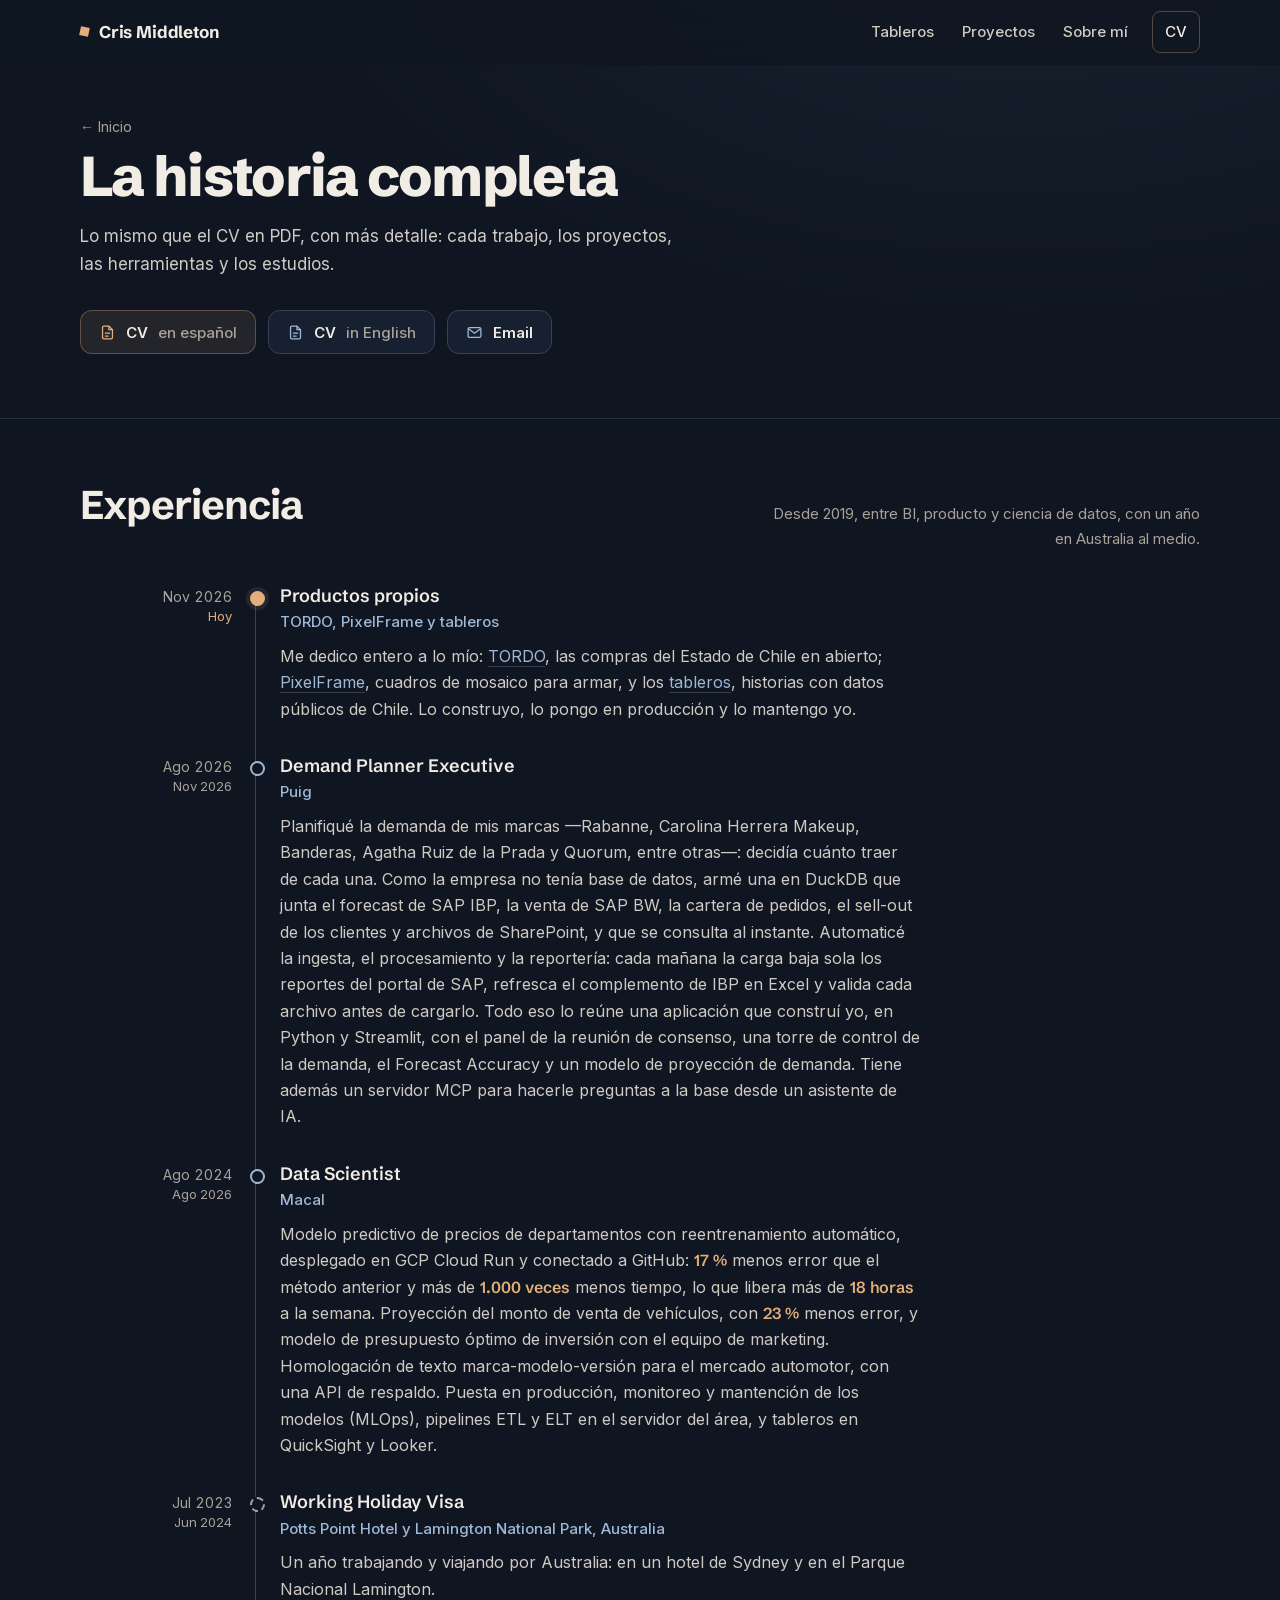
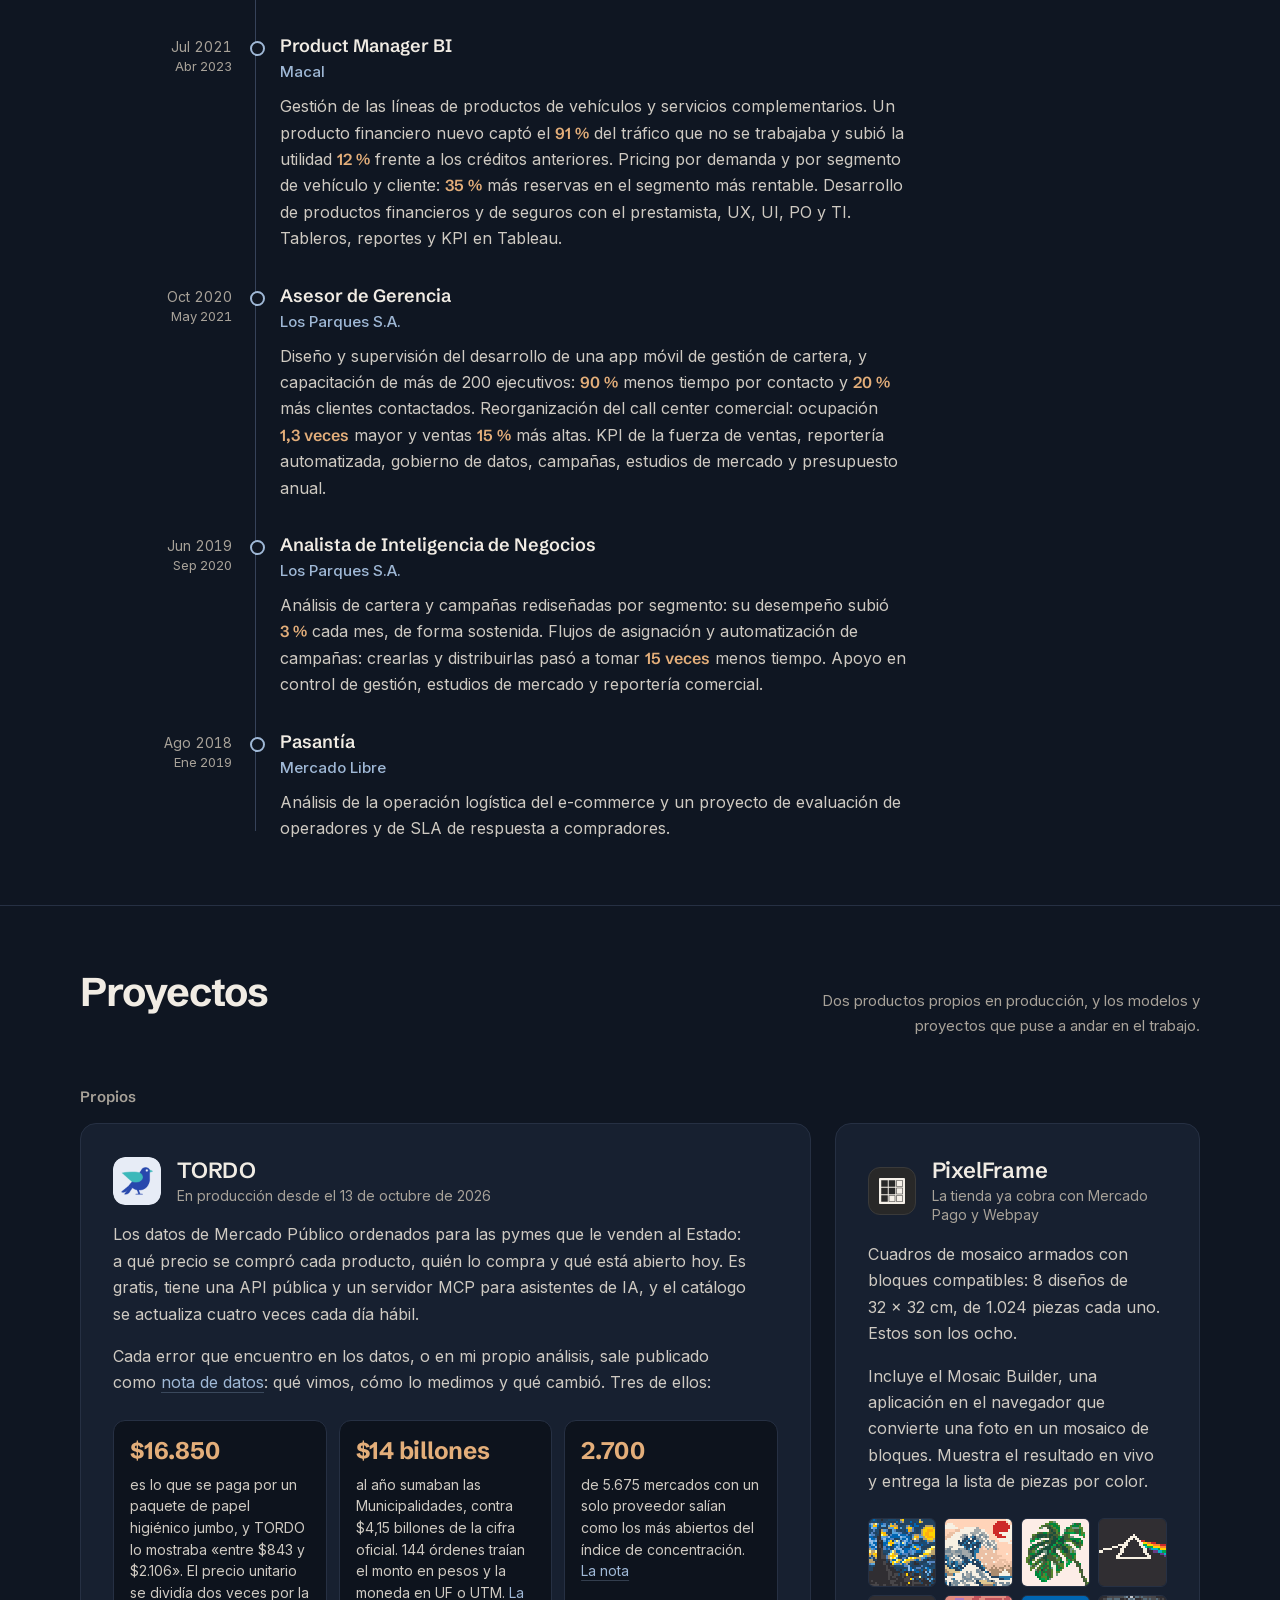
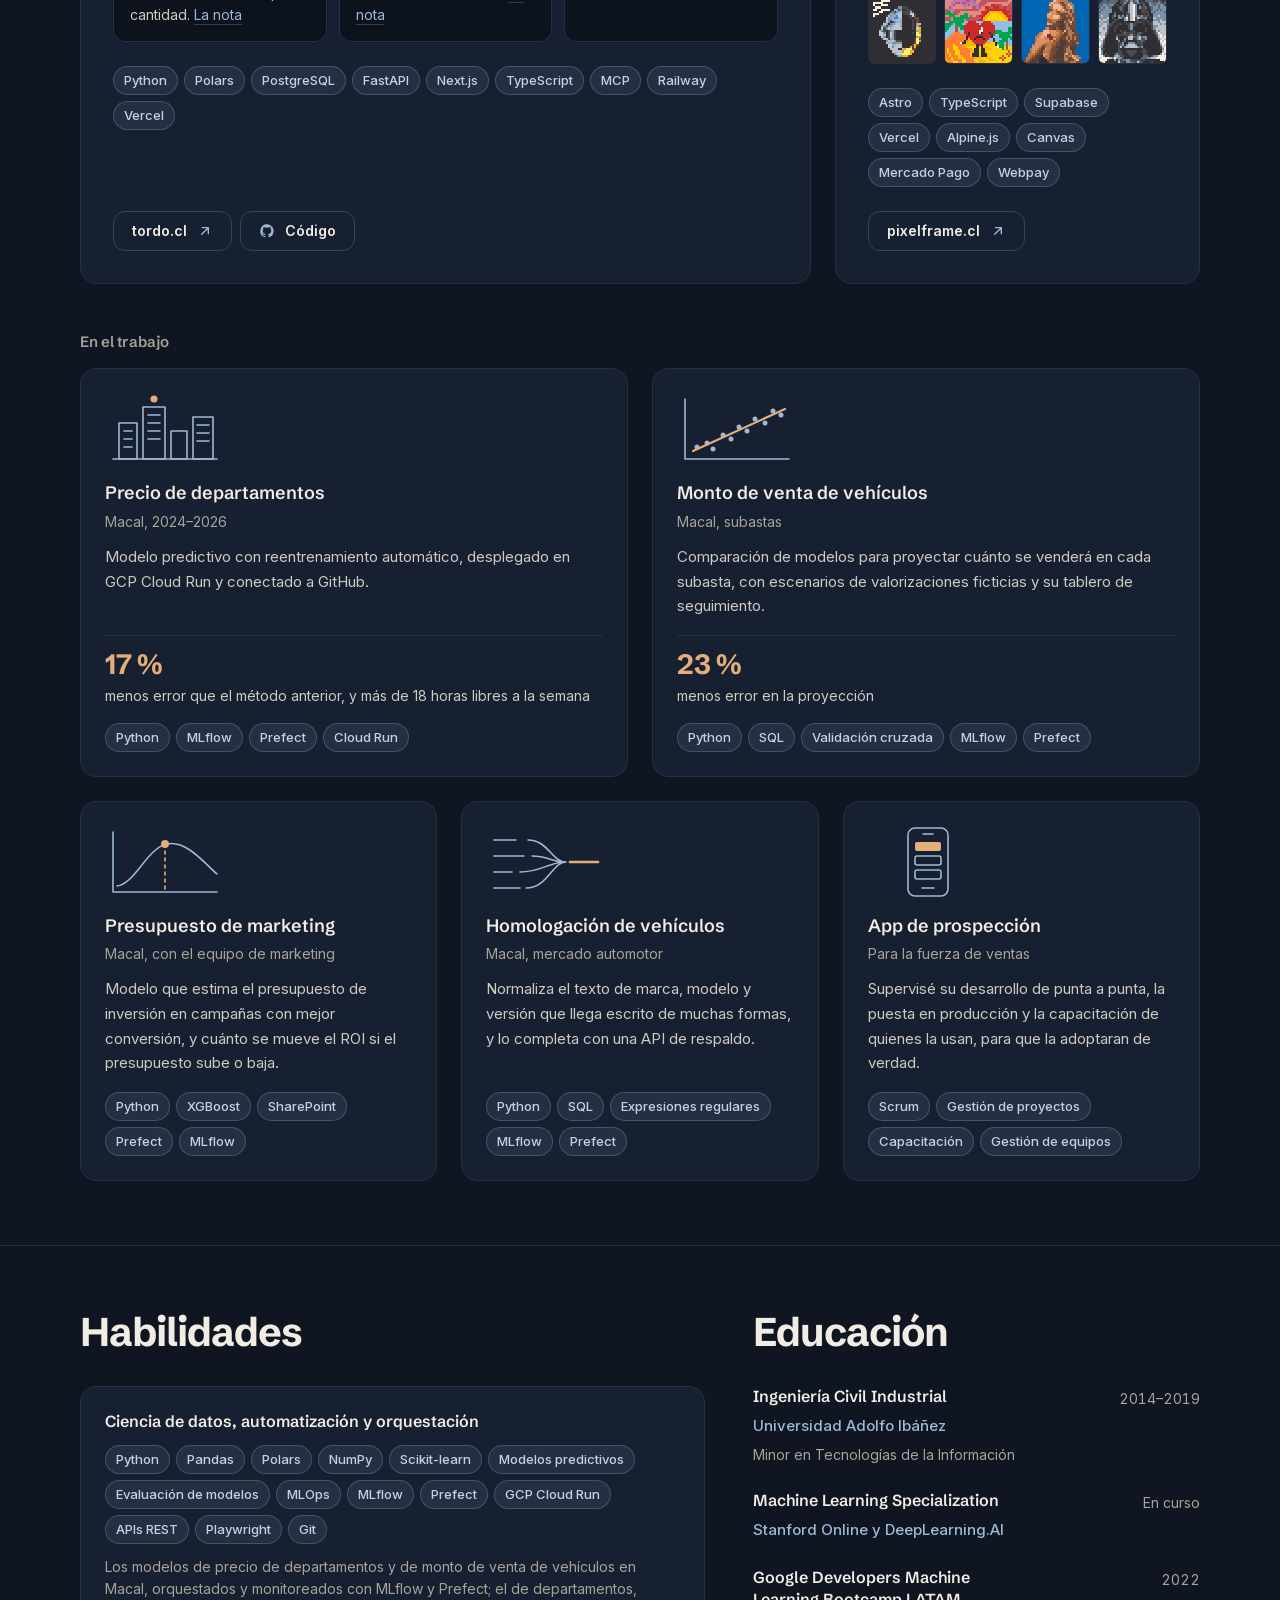
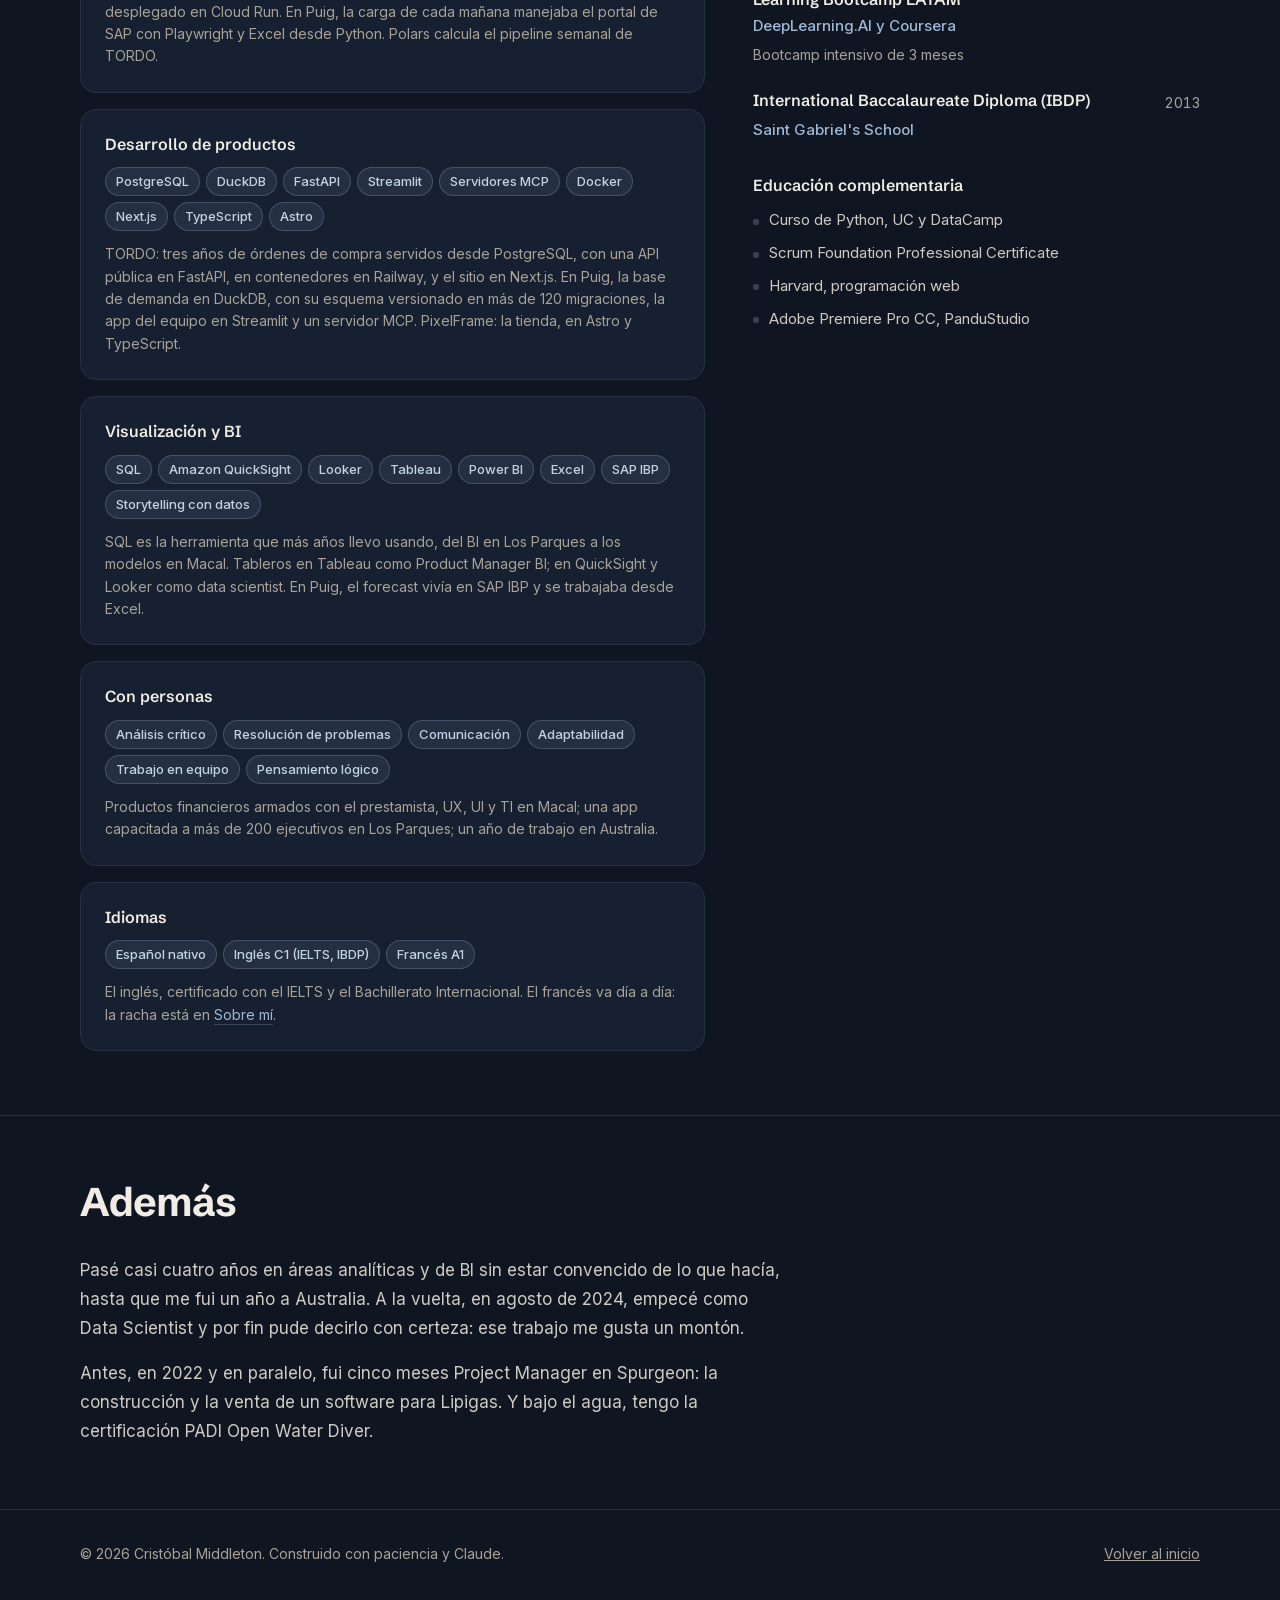
==== commit d21b0415: "Ahora, lo mío: el sitio deja de decir Puig en presente La portada dice «Hoy, armando lo mío» y la lí" ====
--- a/cv/index.html
+++ b/cv/index.html
@@ -1,5 +1,5 @@
 <!DOCTYPE html>
-<html lang="es-CL" data-etapa="puig">
+<html lang="es-CL">
 <head>
   <meta charset="UTF-8">
   <meta name="viewport" content="width=device-width, initial-scale=1.0, viewport-fit=cover">
@@ -25,8 +25,8 @@
 
   <link rel="preload" href="/fonts/Inter.woff2" as="font" type="font/woff2" crossorigin>
   <link rel="preload" href="/fonts/SchibstedGrotesk.woff2" as="font" type="font/woff2" crossorigin>
-  <link rel="stylesheet" href="/css/style.css?v=2026-10-28">
-  <link rel="stylesheet" href="/css/cv.css?v=2026-10-28">
+  <link rel="stylesheet" href="/css/style.css?v=2026-11-02">
+  <link rel="stylesheet" href="/css/cv.css?v=2026-11-02">
 </head>
 <body>
   <a class="saltar" href="#contenido">Ir al contenido</a>
@@ -73,20 +73,20 @@
           <p>Desde 2019, entre BI, producto y ciencia de datos, con un año en Australia al medio.</p>
         </div>
         <ol class="linea-tiempo">
-          <li class="hito" data-hoy="propio" data-solo="propio">
+          <li class="hito hito--hoy">
             <div class="periodo">Nov 2026<span>Hoy</span></div>
             <div>
-              <h3>Lo mío</h3>
+              <h3>Productos propios</h3>
               <p class="empresa">TORDO, PixelFrame y tableros</p>
-              <p>Dedicado a mis productos: <a class="enlace" href="https://tordo.cl">TORDO</a>, las compras del Estado en abierto; <a class="enlace" href="https://pixelframe.cl">PixelFrame</a>, cuadros de mosaico para armar, y <a class="enlace" href="/tableros/">tableros</a> con datos públicos de Chile.</p>
-            </div>
-          </li>
-          <li class="hito" data-hoy="puig">
-            <div class="periodo">Ago 2026<span><span data-solo="puig">Hoy</span><span data-solo="propio">Nov 2026</span></span></div>
+              <p>Me dedico entero a lo mío: <a class="enlace" href="https://tordo.cl">TORDO</a>, las compras del Estado de Chile en abierto; <a class="enlace" href="https://pixelframe.cl">PixelFrame</a>, cuadros de mosaico para armar, y los <a class="enlace" href="/tableros/">tableros</a>, historias con datos públicos de Chile. Lo construyo, lo pongo en producción y lo mantengo yo.</p>
+            </div>
+          </li>
+          <li class="hito">
+            <div class="periodo">Ago 2026<span>Nov 2026</span></div>
             <div>
               <h3>Demand Planner Executive</h3>
               <p class="empresa">Puig</p>
-              <p><span data-solo="puig">Planifico</span><span data-solo="propio">Planifiqué</span> la demanda de mis marcas —Rabanne, Carolina Herrera Makeup, Banderas, Agatha Ruiz de la Prada y Quorum, entre otras—: <span data-solo="puig">decido</span><span data-solo="propio">decidía</span> cuánto traer de cada una. Como la empresa no tenía base de datos, armé una en DuckDB que junta el forecast de SAP IBP, la venta de SAP BW, la cartera de pedidos, el sell-out de los clientes y archivos de SharePoint, y que se consulta al instante. Automaticé la ingesta, el procesamiento y la reportería: cada mañana la carga baja sola los reportes del portal de SAP, refresca el complemento de IBP en Excel y valida cada archivo antes de cargarlo. Todo eso lo reúne una aplicación que construí yo, en Python y Streamlit, con el panel de la reunión de consenso, una torre de control de la demanda, el Forecast Accuracy y un modelo de proyección de demanda. Tiene además un servidor MCP para hacerle preguntas a la base desde un asistente de IA.</p>
+              <p>Planifiqué la demanda de mis marcas —Rabanne, Carolina Herrera Makeup, Banderas, Agatha Ruiz de la Prada y Quorum, entre otras—: decidía cuánto traer de cada una. Como la empresa no tenía base de datos, armé una en DuckDB que junta el forecast de SAP IBP, la venta de SAP BW, la cartera de pedidos, el sell-out de los clientes y archivos de SharePoint, y que se consulta al instante. Automaticé la ingesta, el procesamiento y la reportería: cada mañana la carga baja sola los reportes del portal de SAP, refresca el complemento de IBP en Excel y valida cada archivo antes de cargarlo. Todo eso lo reúne una aplicación que construí yo, en Python y Streamlit, con el panel de la reunión de consenso, una torre de control de la demanda, el Forecast Accuracy y un modelo de proyección de demanda. Tiene además un servidor MCP para hacerle preguntas a la base desde un asistente de IA.</p>
             </div>
           </li>
           <li class="hito">
@@ -300,7 +300,7 @@
               <ul class="chips">
                 <li>Python</li><li>Pandas</li><li>Polars</li><li>NumPy</li><li>Scikit-learn</li><li>Modelos predictivos</li><li>Evaluación de modelos</li><li>MLOps</li><li>MLflow</li><li>Prefect</li><li>GCP Cloud Run</li><li>APIs REST</li><li>Playwright</li><li>Git</li>
               </ul>
-              <p class="detalle">Los modelos de precio de departamentos y de monto de venta de vehículos en Macal, orquestados y monitoreados con MLflow y Prefect; el de departamentos, desplegado en Cloud Run. En Puig, la carga de cada mañana maneja el portal de SAP con Playwright y Excel desde Python. Polars calcula el pipeline semanal de TORDO.</p>
+              <p class="detalle">Los modelos de precio de departamentos y de monto de venta de vehículos en Macal, orquestados y monitoreados con MLflow y Prefect; el de departamentos, desplegado en Cloud Run. En Puig, la carga de cada mañana manejaba el portal de SAP con Playwright y Excel desde Python. Polars calcula el pipeline semanal de TORDO.</p>
             </div>
             <div class="tarjeta habilidad">
               <h3>Desarrollo de productos</h3>
@@ -310,7 +310,7 @@
             <div class="tarjeta habilidad">
               <h3>Visualización y BI</h3>
               <ul class="chips"><li>SQL</li><li>Amazon QuickSight</li><li>Looker</li><li>Tableau</li><li>Power BI</li><li>Excel</li><li>SAP IBP</li><li>Storytelling con datos</li></ul>
-              <p class="detalle">SQL es la herramienta que más años llevo usando, del BI en Los Parques a los modelos en Macal. Tableros en Tableau como Product Manager BI; en QuickSight y Looker como data scientist. En Puig, el forecast vive en SAP IBP y se trabaja desde Excel.</p>
+              <p class="detalle">SQL es la herramienta que más años llevo usando, del BI en Los Parques a los modelos en Macal. Tableros en Tableau como Product Manager BI; en QuickSight y Looker como data scientist. En Puig, el forecast vivía en SAP IBP y se trabajaba desde Excel.</p>
             </div>
             <div class="tarjeta habilidad">
               <h3>Con personas</h3>
@@ -383,6 +383,6 @@
     </div>
   </footer>
 
-  <script src="/js/comun.js?v=2026-10-28"></script>
+  <script src="/js/comun.js?v=2026-11-02"></script>
 </body>
 </html>
--- a/css/style.css
+++ b/css/style.css
@@ -56,16 +56,6 @@
   --ancho: 1120px;
   --curva: cubic-bezier(0.2, 0.7, 0.2, 1);
 }
-
-/* ------------------------------------------------------------------
-   Etapa: lo que cambia el día que dejo Puig.
-   Cada página dice la suya en <html data-etapa="…">, y los textos de
-   cada etapa llevan data-solo="puig" o data-solo="propio". Para pasar
-   a «lo mío», desde la raíz del repo:
-     sed -i '' 's/data-etapa="puig"/data-etapa="propio"/' index.html cv/index.html
-   ------------------------------------------------------------------ */
-[data-etapa='puig'] [data-solo='propio'],
-[data-etapa='propio'] [data-solo='puig'] { display: none !important; }
 
 * { box-sizing: border-box; margin: 0; padding: 0; }
 html { scroll-behavior: smooth; scroll-padding-top: 88px; }
--- a/css/cv.css
+++ b/css/cv.css
@@ -21,11 +21,9 @@
 .hito { display: grid; grid-template-columns: 152px minmax(0, 1fr); column-gap: var(--e-7); position: relative; padding-bottom: var(--e-6); }
 .hito:last-child { padding-bottom: 0; }
 .hito::before { content: ''; position: absolute; left: 170px; top: 7px; width: 11px; height: 11px; border-radius: 50%; background: var(--fondo); border: 2px solid var(--acero); }
-/* El hito de hoy, en cobre: el de Puig o el de lo mío, según la etapa */
-[data-etapa='puig'] .hito[data-hoy='puig'] .periodo > span,
-[data-etapa='propio'] .hito[data-hoy='propio'] .periodo > span { color: var(--cobre); }
-[data-etapa='puig'] .hito[data-hoy='puig']::before,
-[data-etapa='propio'] .hito[data-hoy='propio']::before { background: var(--cobre); border-color: var(--cobre); box-shadow: 0 0 0 4px var(--cobre-velo); }
+/* El hito de hoy, en cobre */
+.hito--hoy .periodo > span { color: var(--cobre); }
+.hito--hoy::before { background: var(--cobre); border-color: var(--cobre); box-shadow: 0 0 0 4px var(--cobre-velo); }
 .hito--pausa::before { border-style: dashed; border-color: var(--tenue); }
 
 .periodo { font-size: 14px; color: var(--tenue); font-variant-numeric: tabular-nums; text-align: right; padding-top: 2px; line-height: 1.5; }
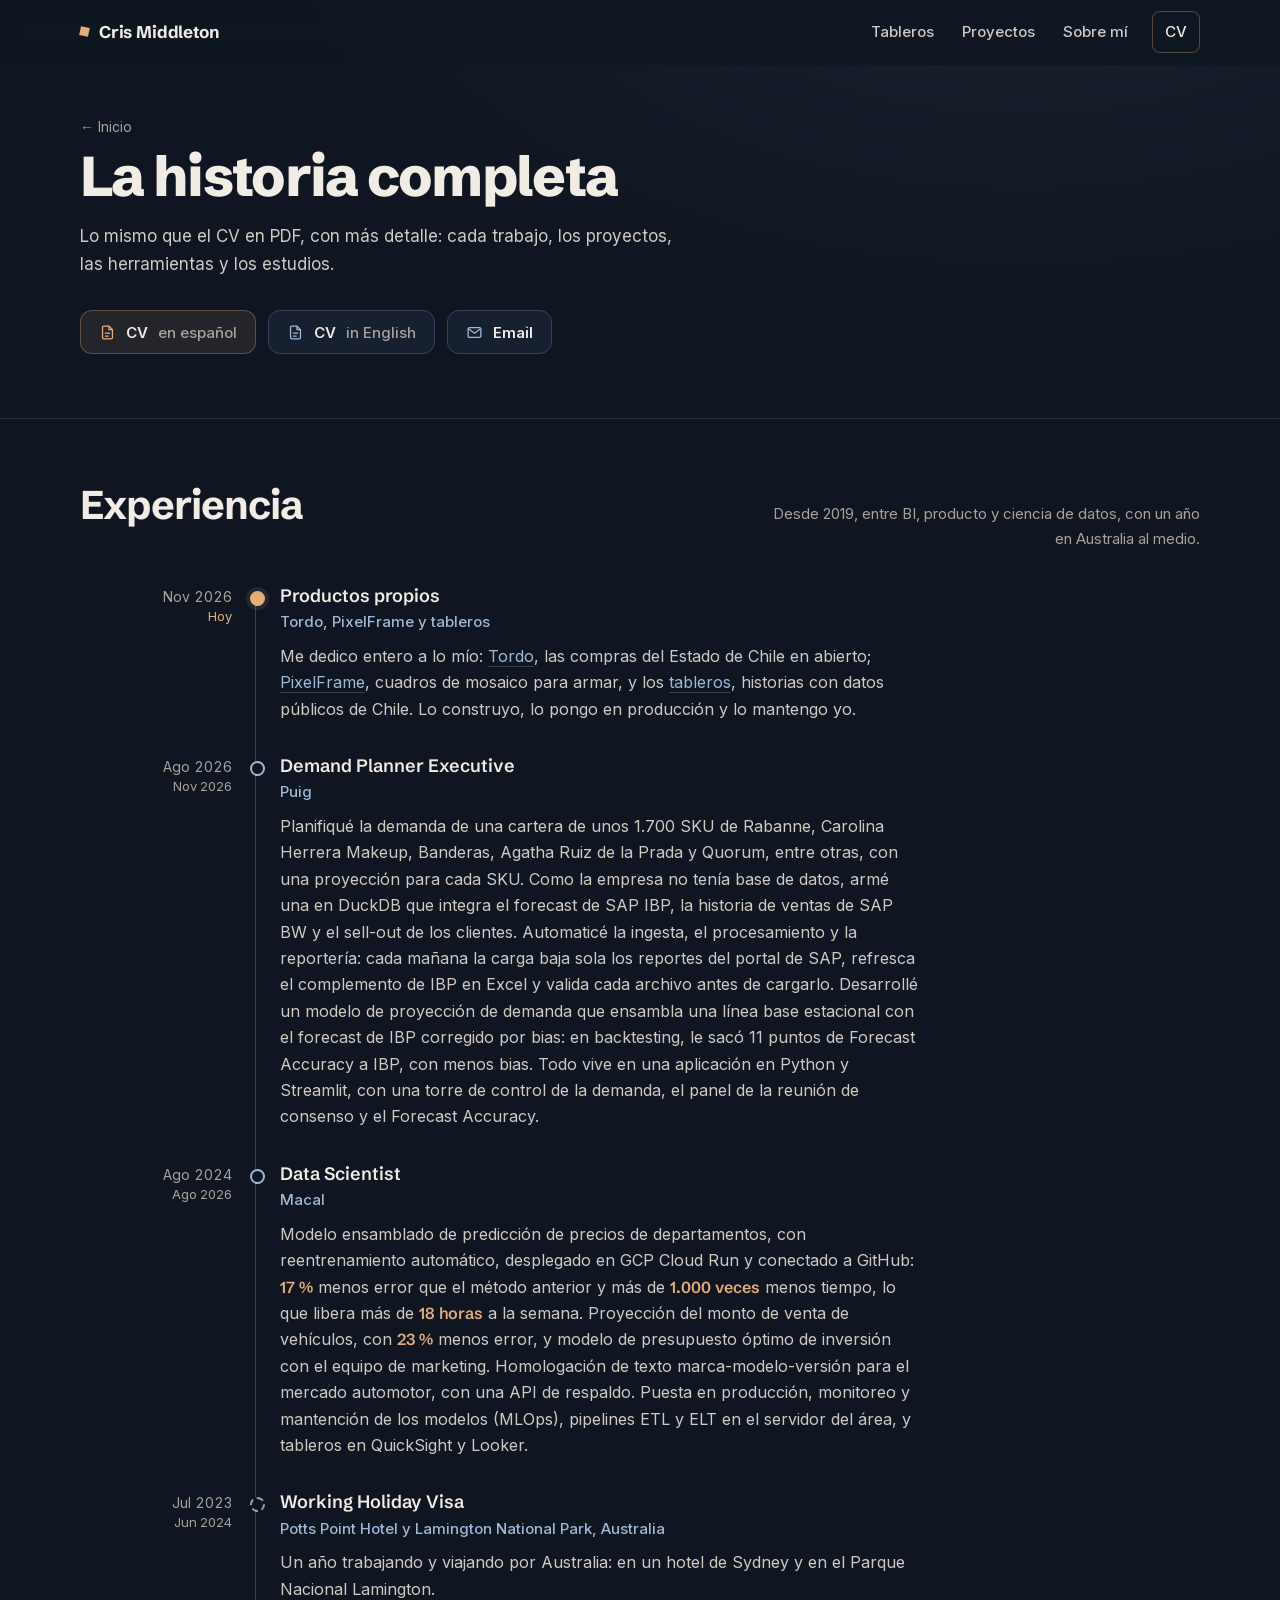
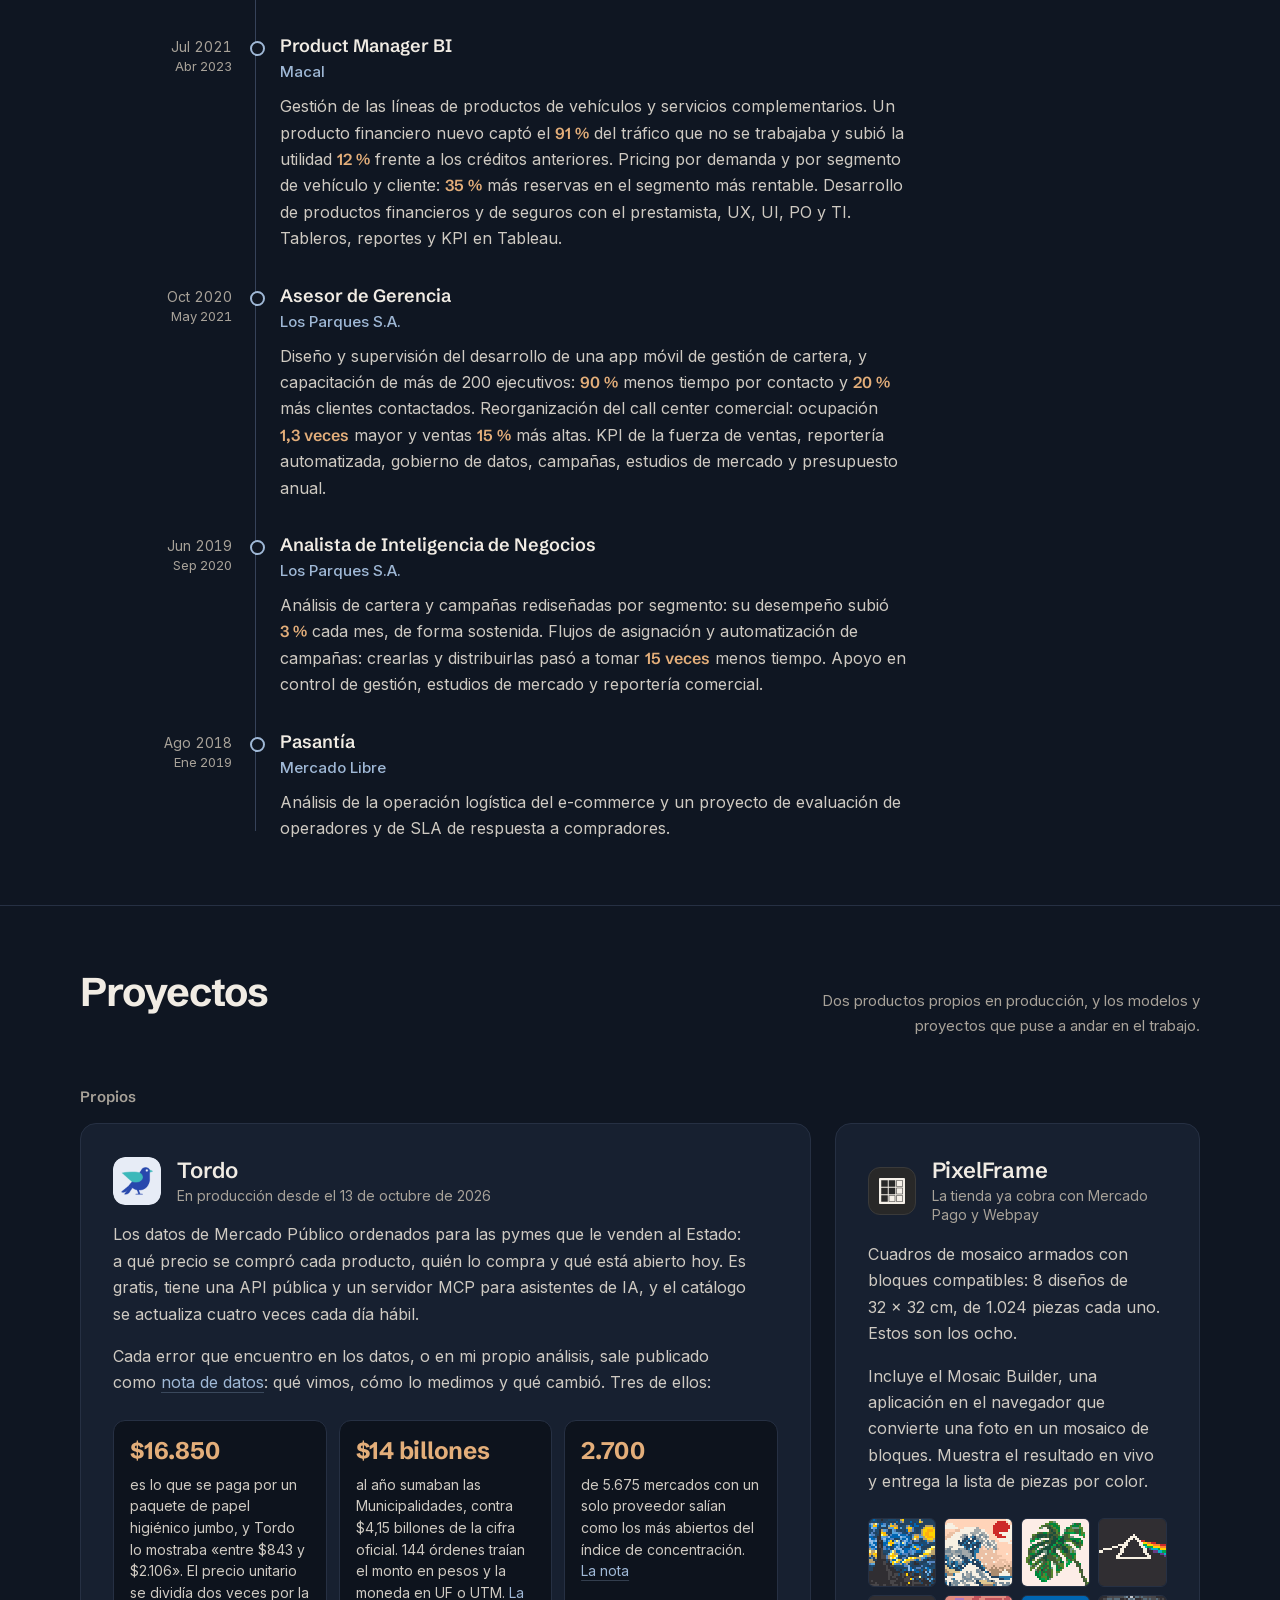
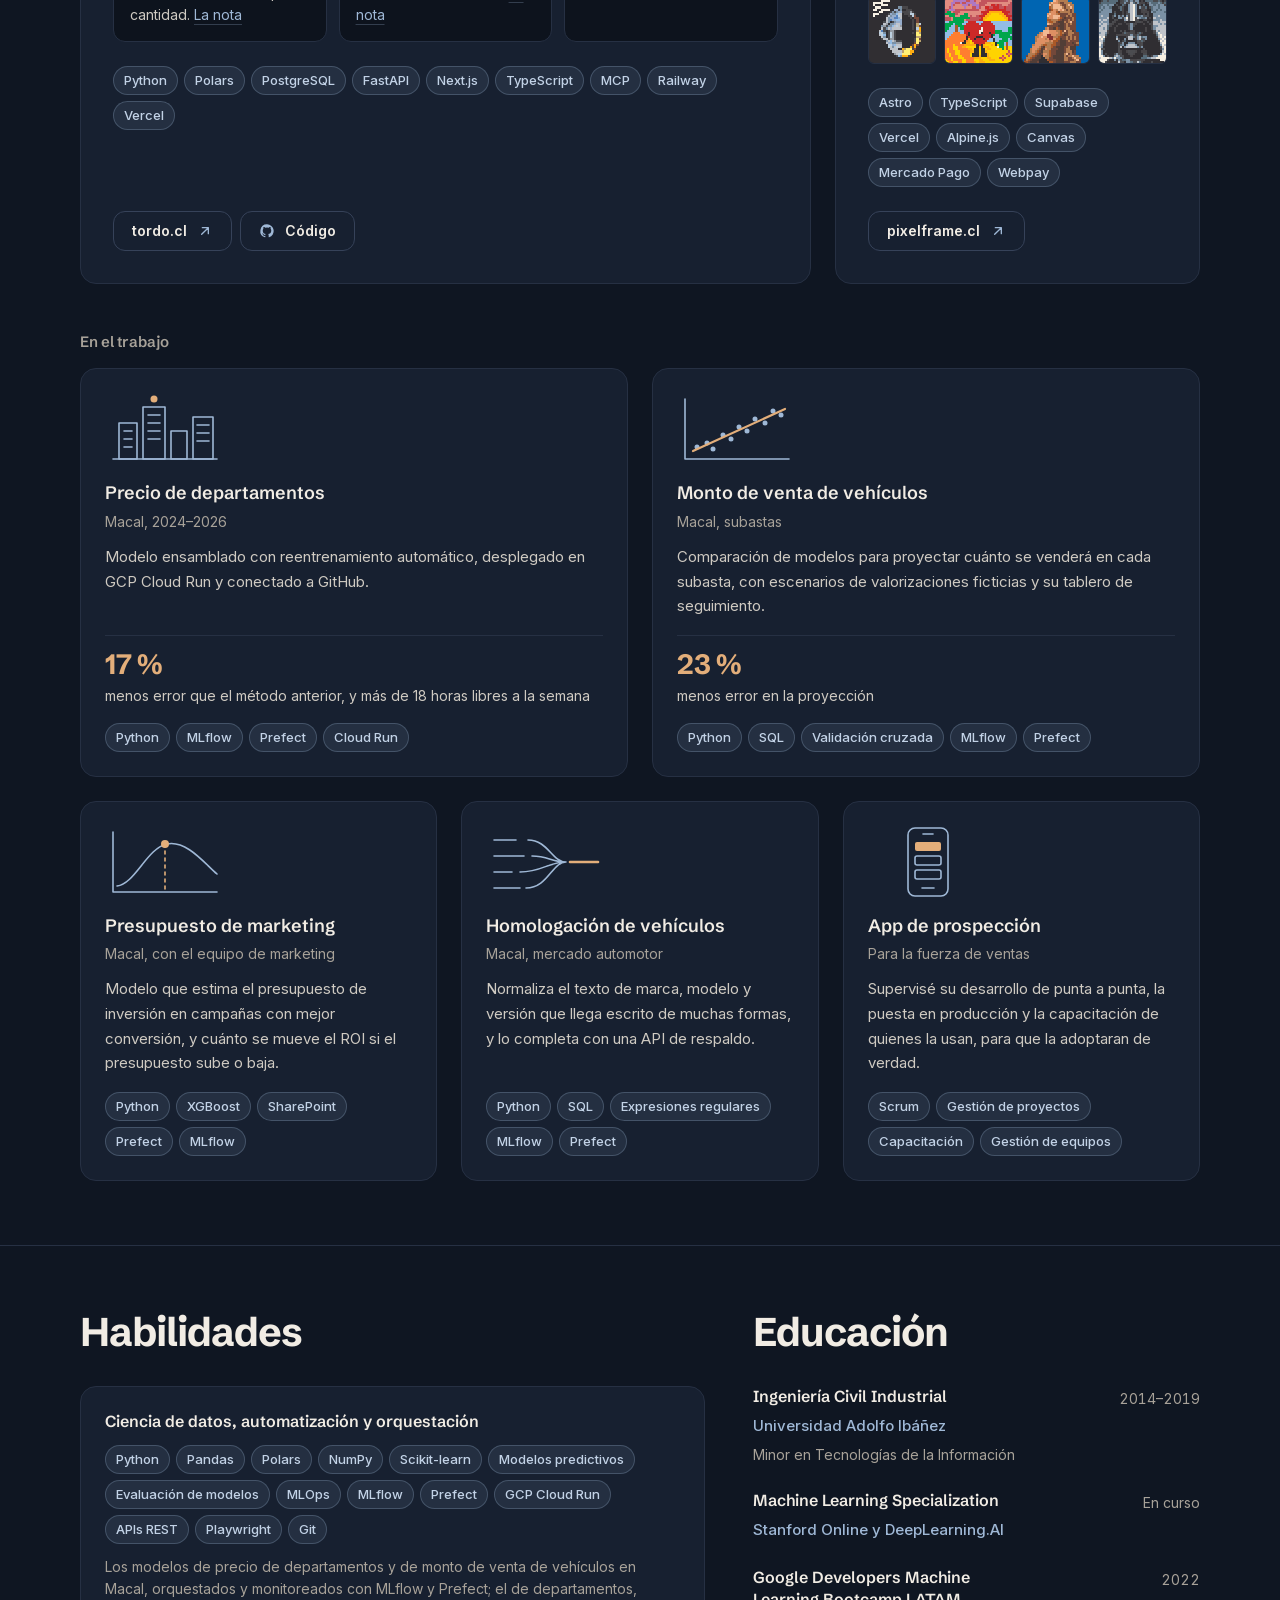
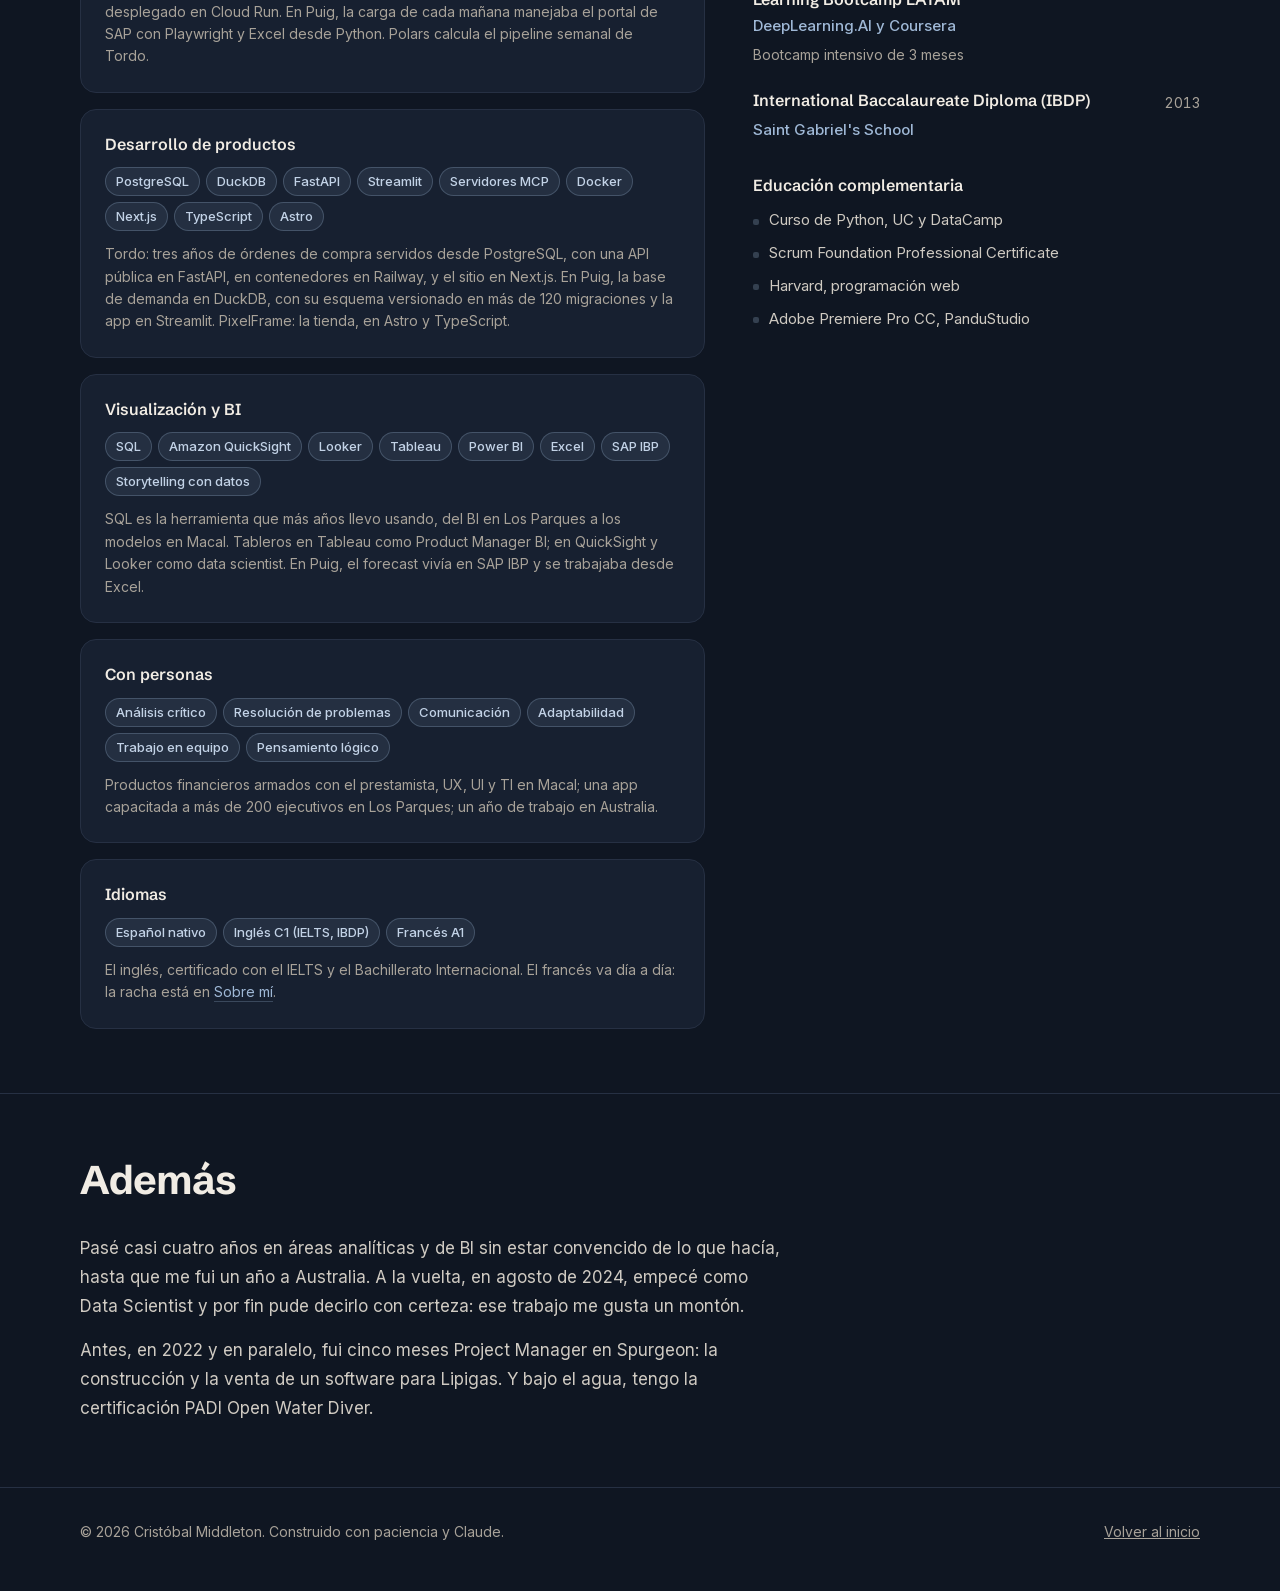
==== commit 6e7e21df: "CV al día: Puig con su modelo y su base, el perfil para postular y Tordo con minúsculas - Las fuente" ====
--- a/cv/index.html
+++ b/cv/index.html
@@ -14,7 +14,7 @@
   <meta property="og:title" content="CV de Cristóbal Middleton">
   <meta property="og:description" content="Siete años entre BI, producto y ciencia de datos, con un año en Australia al medio.">
   <meta property="og:url" content="https://cris-middleton.github.io/cv/">
-  <meta property="og:image" content="https://cris-middleton.github.io/images/og.png">
+  <meta property="og:image" content="https://cris-middleton.github.io/images/og.png?v=2026-11-03">
   <meta property="og:image:width" content="1200">
   <meta property="og:image:height" content="630">
   <meta name="twitter:card" content="summary_large_image">
@@ -25,8 +25,8 @@
 
   <link rel="preload" href="/fonts/Inter.woff2" as="font" type="font/woff2" crossorigin>
   <link rel="preload" href="/fonts/SchibstedGrotesk.woff2" as="font" type="font/woff2" crossorigin>
-  <link rel="stylesheet" href="/css/style.css?v=2026-11-02">
-  <link rel="stylesheet" href="/css/cv.css?v=2026-11-02">
+  <link rel="stylesheet" href="/css/style.css?v=2026-11-03">
+  <link rel="stylesheet" href="/css/cv.css?v=2026-11-03">
 </head>
 <body>
   <a class="saltar" href="#contenido">Ir al contenido</a>
@@ -77,8 +77,8 @@
             <div class="periodo">Nov 2026<span>Hoy</span></div>
             <div>
               <h3>Productos propios</h3>
-              <p class="empresa">TORDO, PixelFrame y tableros</p>
-              <p>Me dedico entero a lo mío: <a class="enlace" href="https://tordo.cl">TORDO</a>, las compras del Estado de Chile en abierto; <a class="enlace" href="https://pixelframe.cl">PixelFrame</a>, cuadros de mosaico para armar, y los <a class="enlace" href="/tableros/">tableros</a>, historias con datos públicos de Chile. Lo construyo, lo pongo en producción y lo mantengo yo.</p>
+              <p class="empresa">Tordo, PixelFrame y tableros</p>
+              <p>Me dedico entero a lo mío: <a class="enlace" href="https://tordo.cl">Tordo</a>, las compras del Estado de Chile en abierto; <a class="enlace" href="https://pixelframe.cl">PixelFrame</a>, cuadros de mosaico para armar, y los <a class="enlace" href="/tableros/">tableros</a>, historias con datos públicos de Chile. Lo construyo, lo pongo en producción y lo mantengo yo.</p>
             </div>
           </li>
           <li class="hito">
@@ -86,7 +86,7 @@
             <div>
               <h3>Demand Planner Executive</h3>
               <p class="empresa">Puig</p>
-              <p>Planifiqué la demanda de mis marcas —Rabanne, Carolina Herrera Makeup, Banderas, Agatha Ruiz de la Prada y Quorum, entre otras—: decidía cuánto traer de cada una. Como la empresa no tenía base de datos, armé una en DuckDB que junta el forecast de SAP IBP, la venta de SAP BW, la cartera de pedidos, el sell-out de los clientes y archivos de SharePoint, y que se consulta al instante. Automaticé la ingesta, el procesamiento y la reportería: cada mañana la carga baja sola los reportes del portal de SAP, refresca el complemento de IBP en Excel y valida cada archivo antes de cargarlo. Todo eso lo reúne una aplicación que construí yo, en Python y Streamlit, con el panel de la reunión de consenso, una torre de control de la demanda, el Forecast Accuracy y un modelo de proyección de demanda. Tiene además un servidor MCP para hacerle preguntas a la base desde un asistente de IA.</p>
+              <p>Planifiqué la demanda de una cartera de unos 1.700 SKU de Rabanne, Carolina Herrera Makeup, Banderas, Agatha Ruiz de la Prada y Quorum, entre otras, con una proyección para cada SKU. Como la empresa no tenía base de datos, armé una en DuckDB que integra el forecast de SAP IBP, la historia de ventas de SAP BW y el sell-out de los clientes. Automaticé la ingesta, el procesamiento y la reportería: cada mañana la carga baja sola los reportes del portal de SAP, refresca el complemento de IBP en Excel y valida cada archivo antes de cargarlo. Desarrollé un modelo de proyección de demanda que ensambla una línea base estacional con el forecast de IBP corregido por bias: en backtesting, le sacó 11 puntos de Forecast Accuracy a IBP, con menos bias. Todo vive en una aplicación en Python y Streamlit, con una torre de control de la demanda, el panel de la reunión de consenso y el Forecast Accuracy.</p>
             </div>
           </li>
           <li class="hito">
@@ -94,7 +94,7 @@
             <div>
               <h3>Data Scientist</h3>
               <p class="empresa">Macal</p>
-              <p>Modelo predictivo de precios de departamentos con reentrenamiento automático, desplegado en GCP Cloud Run y conectado a GitHub: <span class="cifra-dato">17&nbsp;%</span> menos error que el método anterior y más de <span class="cifra-dato">1.000&nbsp;veces</span> menos tiempo, lo que libera más de <span class="cifra-dato">18&nbsp;horas</span> a la semana. Proyección del monto de venta de vehículos, con <span class="cifra-dato">23&nbsp;%</span> menos error, y modelo de presupuesto óptimo de inversión con el equipo de marketing. Homologación de texto marca-modelo-versión para el mercado automotor, con una API de respaldo. Puesta en producción, monitoreo y mantención de los modelos (MLOps), pipelines ETL y ELT en el servidor del área, y tableros en QuickSight y Looker.</p>
+              <p>Modelo ensamblado de predicción de precios de departamentos, con reentrenamiento automático, desplegado en GCP Cloud Run y conectado a GitHub: <span class="cifra-dato">17&nbsp;%</span> menos error que el método anterior y más de <span class="cifra-dato">1.000&nbsp;veces</span> menos tiempo, lo que libera más de <span class="cifra-dato">18&nbsp;horas</span> a la semana. Proyección del monto de venta de vehículos, con <span class="cifra-dato">23&nbsp;%</span> menos error, y modelo de presupuesto óptimo de inversión con el equipo de marketing. Homologación de texto marca-modelo-versión para el mercado automotor, con una API de respaldo. Puesta en producción, monitoreo y mantención de los modelos (MLOps), pipelines ETL y ELT en el servidor del área, y tableros en QuickSight y Looker.</p>
             </div>
           </li>
           <li class="hito hito--pausa">
@@ -155,7 +155,7 @@
             <div class="proyecto-cabeza">
               <img class="insignia" src="/images/tordo-insignia.png" width="48" height="48" alt="">
               <div>
-                <h3>TORDO</h3>
+                <h3>Tordo</h3>
                 <p>En producción desde el 13 de octubre de 2026</p>
               </div>
             </div>
@@ -164,7 +164,7 @@
             <ul class="hallazgos">
               <li>
                 <span class="cifra">$16.850</span>
-                es lo que se paga por un paquete de papel higiénico jumbo, y TORDO lo mostraba «entre $843 y $2.106». El precio unitario se dividía dos veces por la cantidad. <a class="enlace" href="https://tordo.cl/notas/precio-unitario-dividido-dos-veces">La nota</a>
+                es lo que se paga por un paquete de papel higiénico jumbo, y Tordo lo mostraba «entre $843 y $2.106». El precio unitario se dividía dos veces por la cantidad. <a class="enlace" href="https://tordo.cl/notas/precio-unitario-dividido-dos-veces">La nota</a>
               </li>
               <li>
                 <span class="cifra">$14 billones</span>
@@ -175,7 +175,7 @@
                 de 5.675 mercados con un solo proveedor salían como los más abiertos del índice de concentración. <a class="enlace" href="https://tordo.cl/notas/mercados-de-un-proveedor-salian-como-abiertos">La nota</a>
               </li>
             </ul>
-            <ul class="chips" aria-label="Stack de TORDO">
+            <ul class="chips" aria-label="Stack de Tordo">
               <li>Python</li><li>Polars</li><li>PostgreSQL</li><li>FastAPI</li><li>Next.js</li><li>TypeScript</li><li>MCP</li><li>Railway</li><li>Vercel</li>
             </ul>
             <div class="enlaces-proyecto">
@@ -219,7 +219,7 @@
             </div>
             <h3>Precio de departamentos</h3>
             <p class="donde">Macal, 2024–2026</p>
-            <p>Modelo predictivo con reentrenamiento automático, desplegado en GCP Cloud Run y conectado a GitHub.</p>
+            <p>Modelo ensamblado con reentrenamiento automático, desplegado en GCP Cloud Run y conectado a GitHub.</p>
             <p class="metrica"><span class="cifra-dato">17&nbsp;%</span>menos error que el método anterior, y más de 18&nbsp;horas libres a la semana</p>
             <ul class="chips"><li>Python</li><li>MLflow</li><li>Prefect</li><li>Cloud Run</li></ul>
           </article>
@@ -300,12 +300,12 @@
               <ul class="chips">
                 <li>Python</li><li>Pandas</li><li>Polars</li><li>NumPy</li><li>Scikit-learn</li><li>Modelos predictivos</li><li>Evaluación de modelos</li><li>MLOps</li><li>MLflow</li><li>Prefect</li><li>GCP Cloud Run</li><li>APIs REST</li><li>Playwright</li><li>Git</li>
               </ul>
-              <p class="detalle">Los modelos de precio de departamentos y de monto de venta de vehículos en Macal, orquestados y monitoreados con MLflow y Prefect; el de departamentos, desplegado en Cloud Run. En Puig, la carga de cada mañana manejaba el portal de SAP con Playwright y Excel desde Python. Polars calcula el pipeline semanal de TORDO.</p>
+              <p class="detalle">Los modelos de precio de departamentos y de monto de venta de vehículos en Macal, orquestados y monitoreados con MLflow y Prefect; el de departamentos, desplegado en Cloud Run. En Puig, la carga de cada mañana manejaba el portal de SAP con Playwright y Excel desde Python. Polars calcula el pipeline semanal de Tordo.</p>
             </div>
             <div class="tarjeta habilidad">
               <h3>Desarrollo de productos</h3>
               <ul class="chips"><li>PostgreSQL</li><li>DuckDB</li><li>FastAPI</li><li>Streamlit</li><li>Servidores MCP</li><li>Docker</li><li>Next.js</li><li>TypeScript</li><li>Astro</li></ul>
-              <p class="detalle">TORDO: tres años de órdenes de compra servidos desde PostgreSQL, con una API pública en FastAPI, en contenedores en Railway, y el sitio en Next.js. En Puig, la base de demanda en DuckDB, con su esquema versionado en más de 120 migraciones, la app del equipo en Streamlit y un servidor MCP. PixelFrame: la tienda, en Astro y TypeScript.</p>
+              <p class="detalle">Tordo: tres años de órdenes de compra servidos desde PostgreSQL, con una API pública en FastAPI, en contenedores en Railway, y el sitio en Next.js. En Puig, la base de demanda en DuckDB, con su esquema versionado en más de 120 migraciones y la app en Streamlit. PixelFrame: la tienda, en Astro y TypeScript.</p>
             </div>
             <div class="tarjeta habilidad">
               <h3>Visualización y BI</h3>
@@ -383,6 +383,6 @@
     </div>
   </footer>
 
-  <script src="/js/comun.js?v=2026-11-02"></script>
+  <script src="/js/comun.js?v=2026-11-03"></script>
 </body>
 </html>
--- a/css/style.css
+++ b/css/style.css
@@ -187,6 +187,8 @@
   border-radius: var(--radio-2); padding: 4px 12px;
 }
 .aviso--ejemplo { color: var(--cobre); border: 1px dashed var(--cobre-linea); background: var(--cobre-velo); }
+.aviso--real { color: var(--cobre); border: 1px solid var(--cobre-linea); background: var(--cobre-velo); }
+.aviso--real::before { content: ''; width: 7px; height: 7px; border-radius: 50%; background: var(--cobre); flex-shrink: 0; }
 .aviso--obra { color: var(--acero); border: 1px dashed var(--acero-linea); background: var(--acero-velo); }
 
 /* ------------------------------------------------------------------
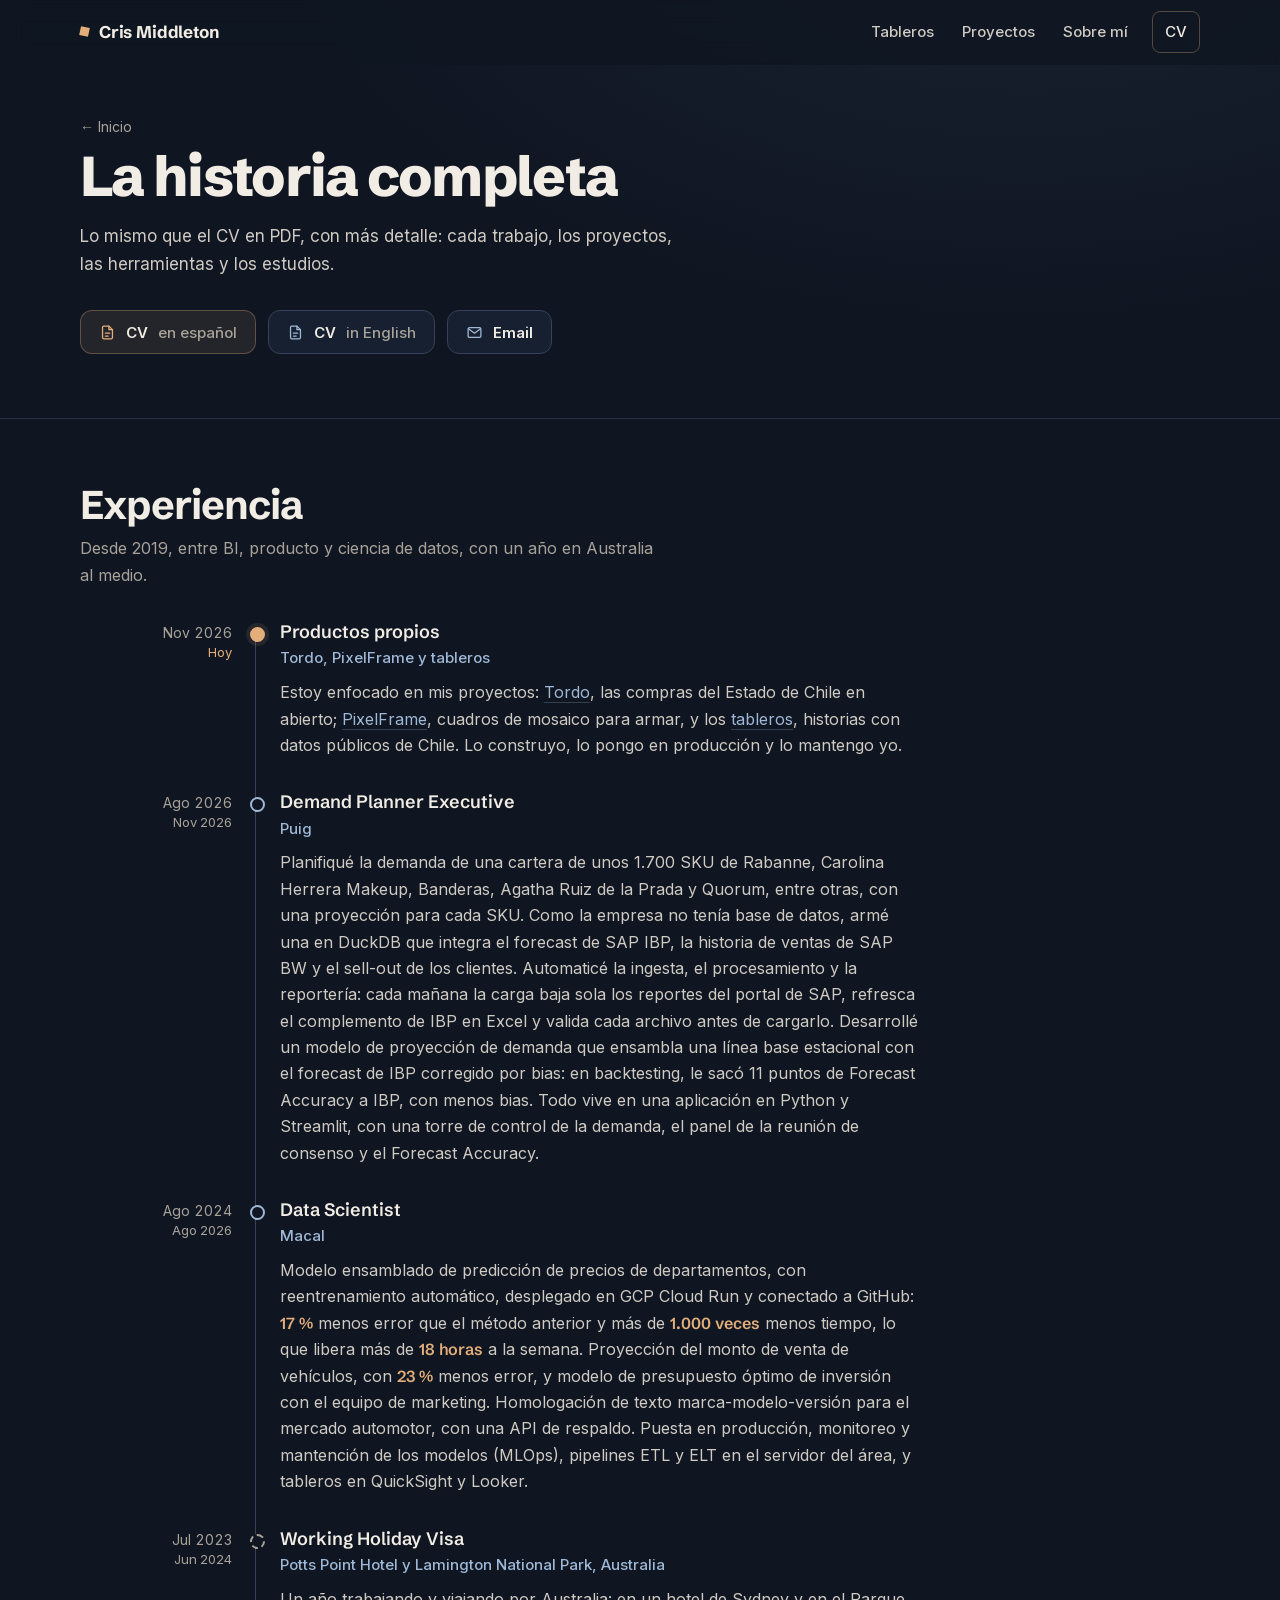
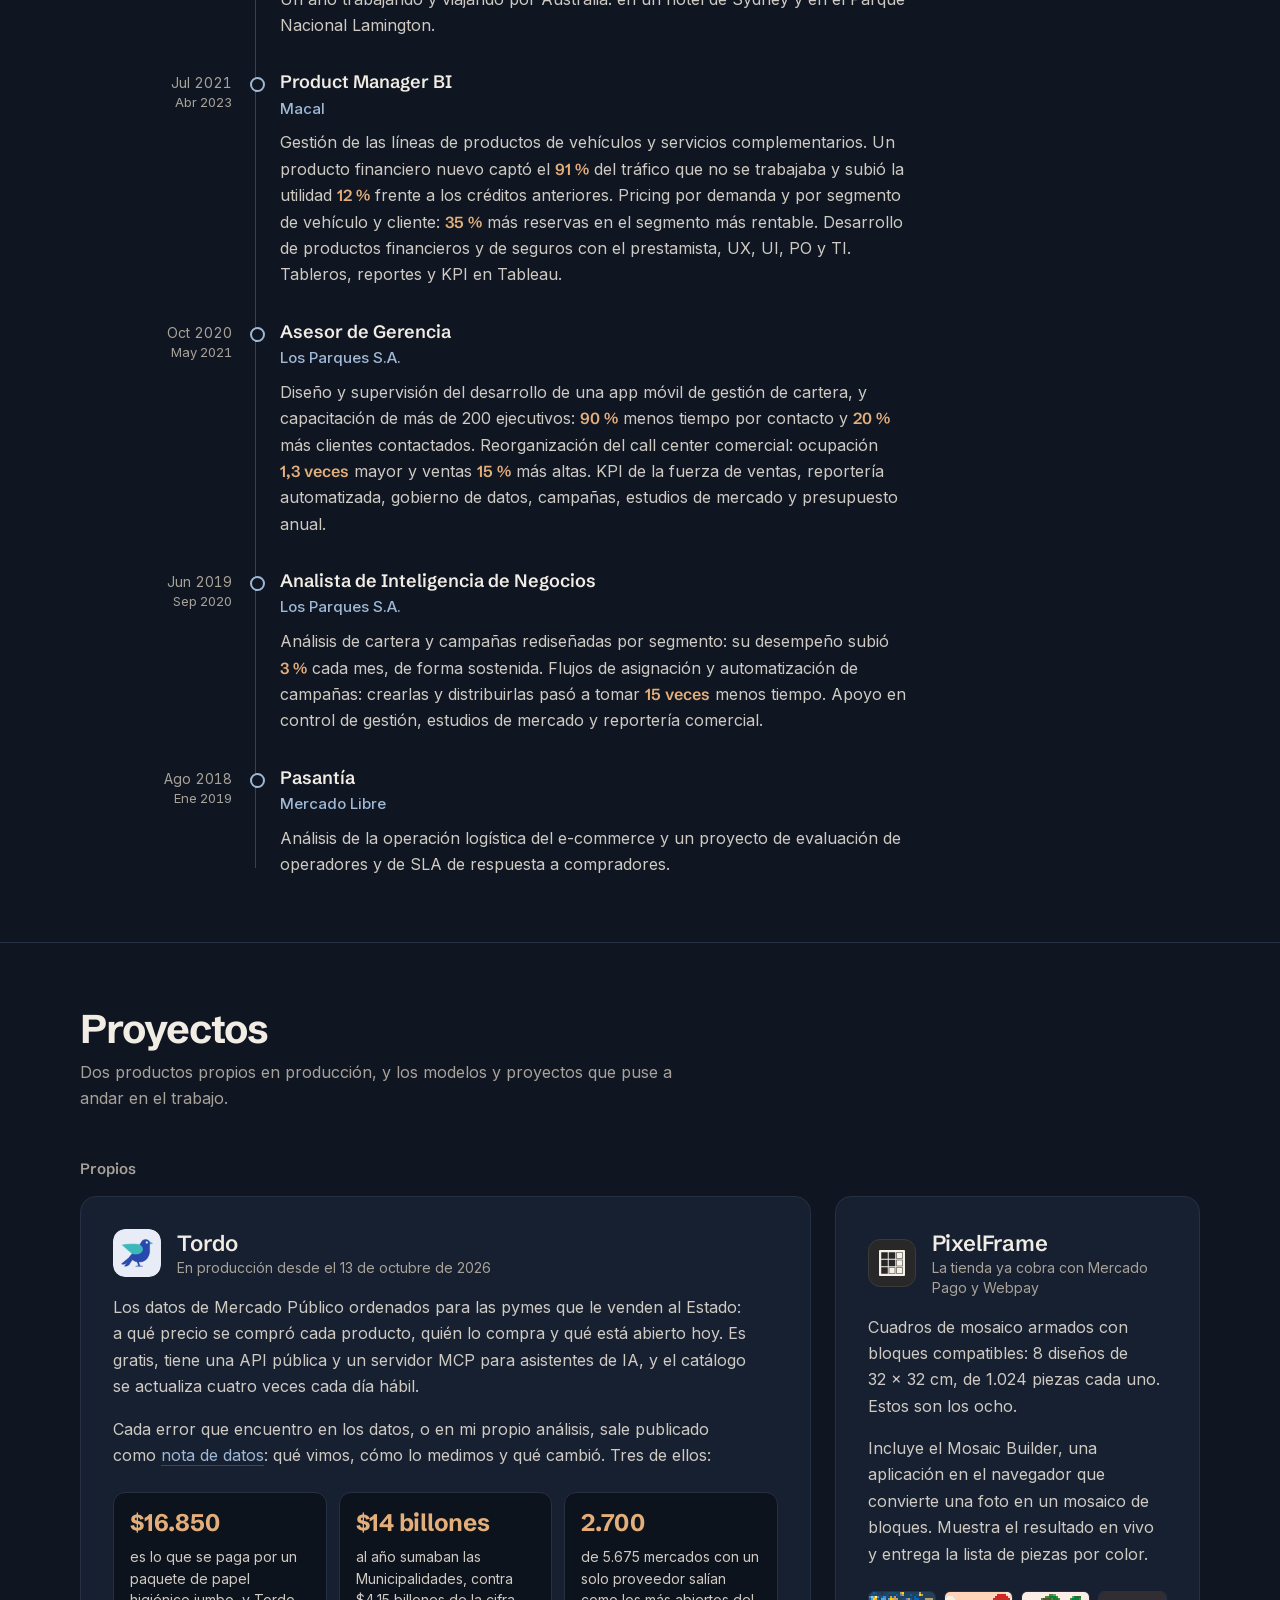
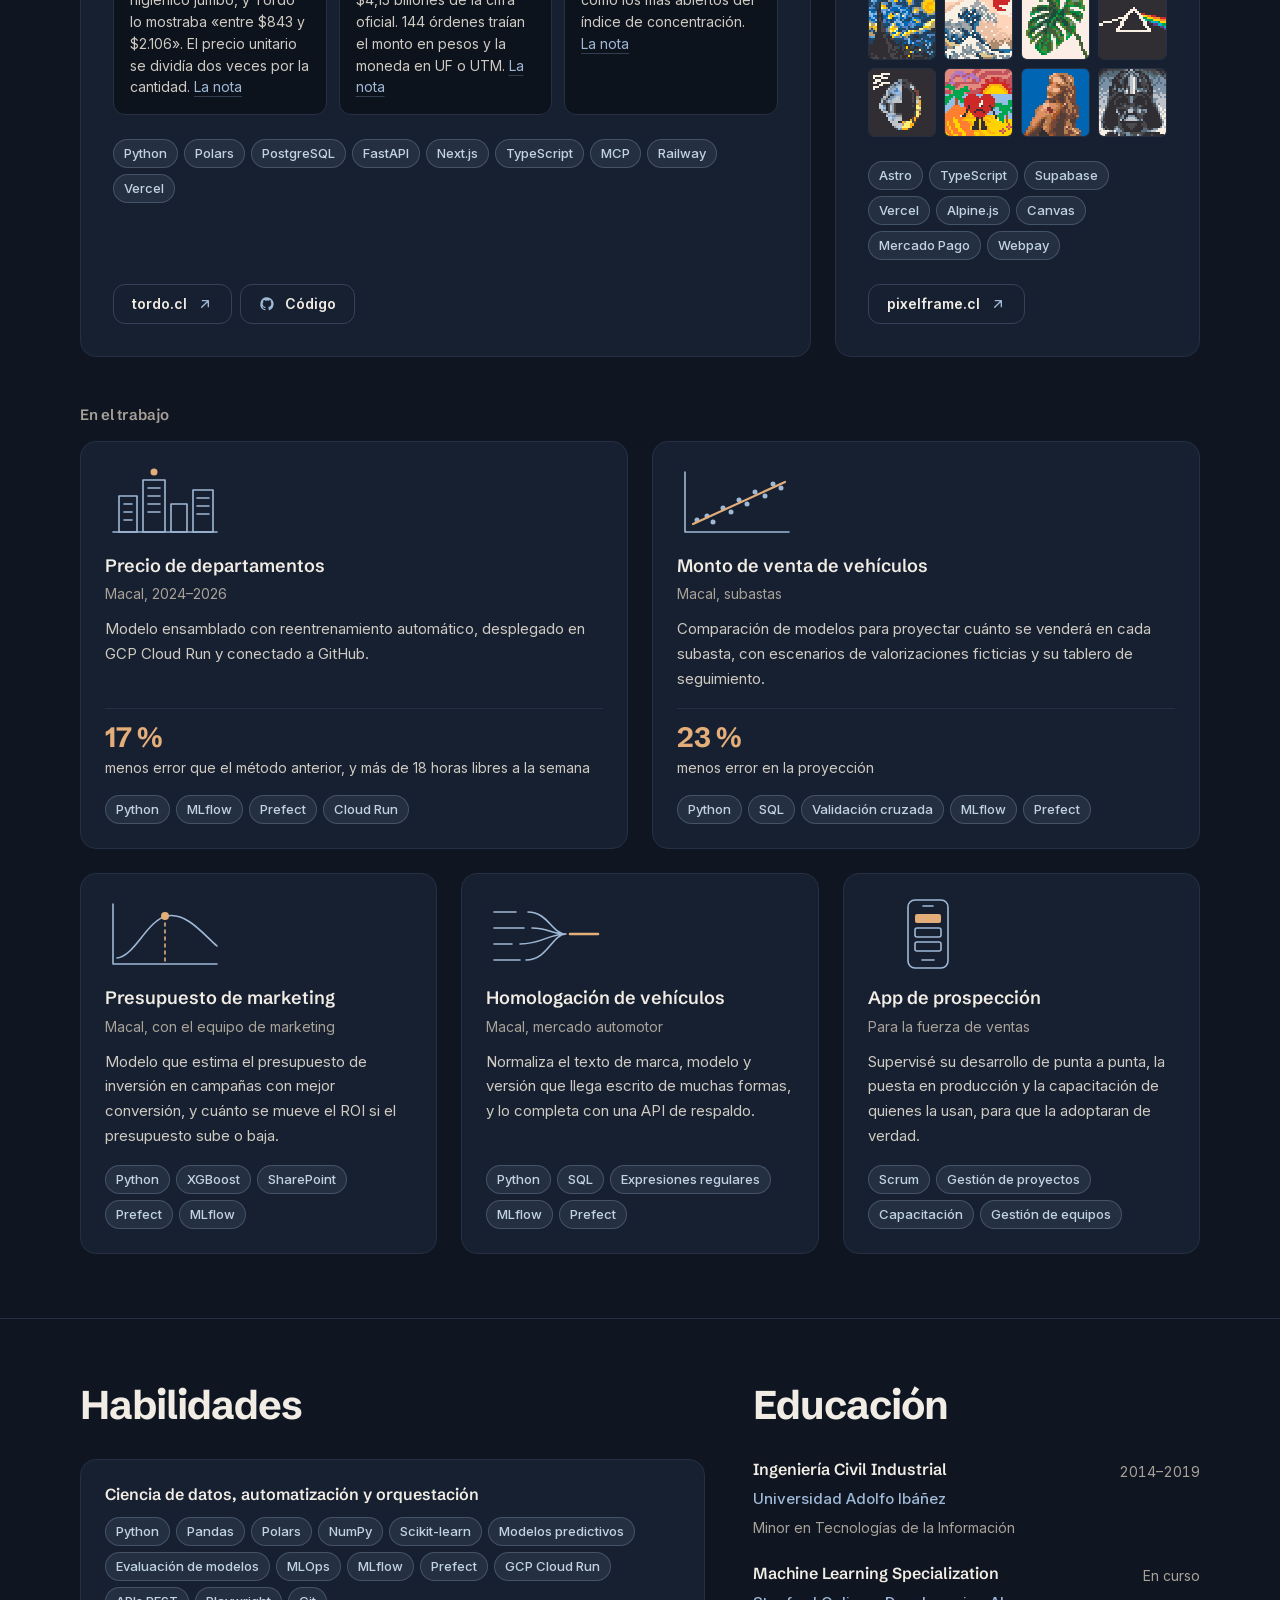
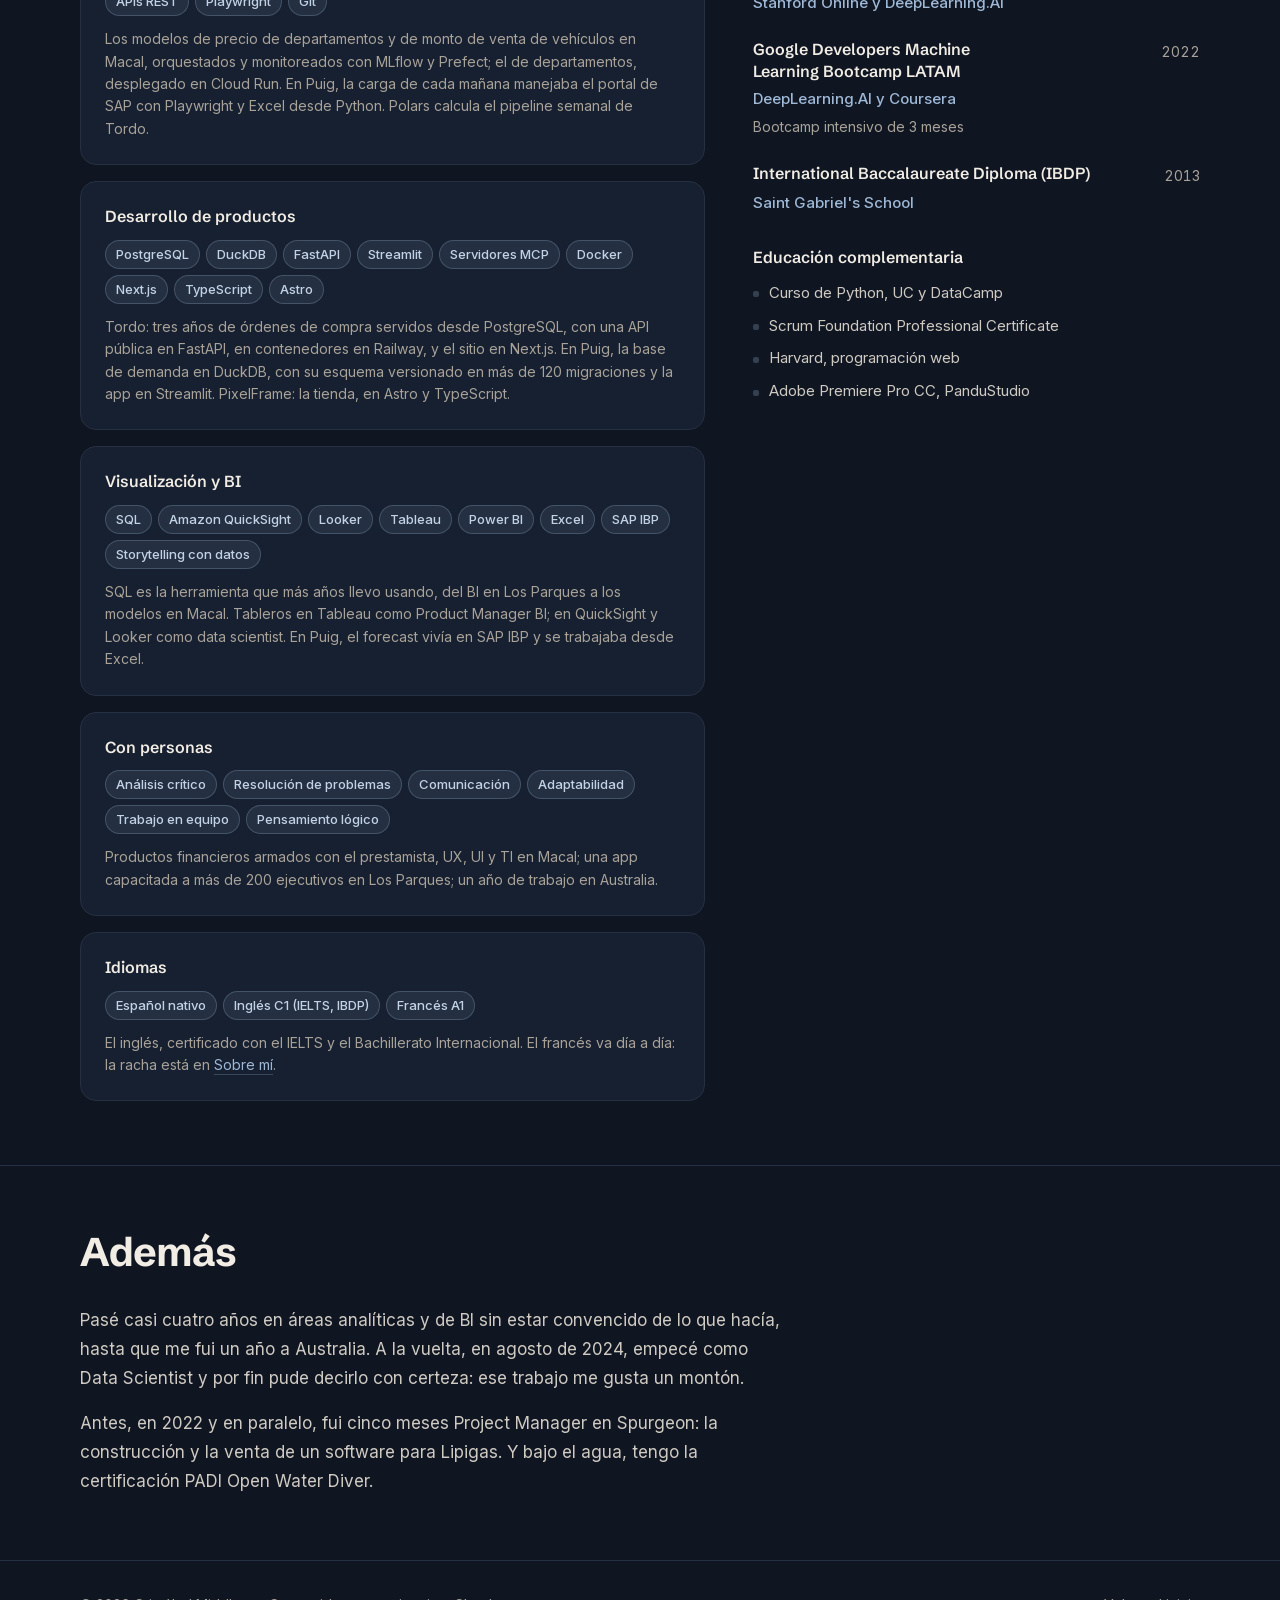
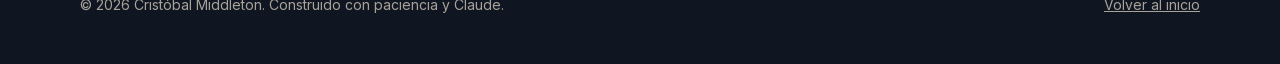
==== commit 53d3058f: "Portada cuadrada: una sola grilla, cifras arriba, un cierre para conversar y textos más claros - La " ====
--- a/cv/index.html
+++ b/cv/index.html
@@ -14,7 +14,7 @@
   <meta property="og:title" content="CV de Cristóbal Middleton">
   <meta property="og:description" content="Siete años entre BI, producto y ciencia de datos, con un año en Australia al medio.">
   <meta property="og:url" content="https://cris-middleton.github.io/cv/">
-  <meta property="og:image" content="https://cris-middleton.github.io/images/og.png?v=2026-11-03">
+  <meta property="og:image" content="https://cris-middleton.github.io/images/og.png?v=2026-11-06">
   <meta property="og:image:width" content="1200">
   <meta property="og:image:height" content="630">
   <meta name="twitter:card" content="summary_large_image">
@@ -25,8 +25,8 @@
 
   <link rel="preload" href="/fonts/Inter.woff2" as="font" type="font/woff2" crossorigin>
   <link rel="preload" href="/fonts/SchibstedGrotesk.woff2" as="font" type="font/woff2" crossorigin>
-  <link rel="stylesheet" href="/css/style.css?v=2026-11-03">
-  <link rel="stylesheet" href="/css/cv.css?v=2026-11-03">
+  <link rel="stylesheet" href="/css/style.css?v=2026-11-06">
+  <link rel="stylesheet" href="/css/cv.css?v=2026-11-06">
 </head>
 <body>
   <a class="saltar" href="#contenido">Ir al contenido</a>
@@ -78,7 +78,7 @@
             <div>
               <h3>Productos propios</h3>
               <p class="empresa">Tordo, PixelFrame y tableros</p>
-              <p>Me dedico entero a lo mío: <a class="enlace" href="https://tordo.cl">Tordo</a>, las compras del Estado de Chile en abierto; <a class="enlace" href="https://pixelframe.cl">PixelFrame</a>, cuadros de mosaico para armar, y los <a class="enlace" href="/tableros/">tableros</a>, historias con datos públicos de Chile. Lo construyo, lo pongo en producción y lo mantengo yo.</p>
+              <p>Estoy enfocado en mis proyectos: <a class="enlace" href="https://tordo.cl">Tordo</a>, las compras del Estado de Chile en abierto; <a class="enlace" href="https://pixelframe.cl">PixelFrame</a>, cuadros de mosaico para armar, y los <a class="enlace" href="/tableros/">tableros</a>, historias con datos públicos de Chile. Lo construyo, lo pongo en producción y lo mantengo yo.</p>
             </div>
           </li>
           <li class="hito">
@@ -383,6 +383,6 @@
     </div>
   </footer>
 
-  <script src="/js/comun.js?v=2026-11-03"></script>
+  <script src="/js/comun.js?v=2026-11-06"></script>
 </body>
 </html>
--- a/css/style.css
+++ b/css/style.css
@@ -195,9 +195,9 @@
    Secciones y piezas comunes
    ------------------------------------------------------------------ */
 .seccion { padding-block: var(--e-8); border-top: 1px solid var(--borde); }
-.titulo-seccion { display: flex; justify-content: space-between; align-items: end; gap: var(--e-5); flex-wrap: wrap; margin-bottom: var(--e-6); }
+.titulo-seccion { display: flex; flex-direction: column; align-items: flex-start; gap: var(--e-2); margin-bottom: var(--e-6); }
 .titulo-seccion h2 { font-size: clamp(30px, 4vw, 40px); letter-spacing: -0.025em; line-height: 1.1; }
-.titulo-seccion p { color: var(--tenue); font-size: 15px; max-width: 46ch; }
+.titulo-seccion p { color: var(--tenue); font-size: 16px; max-width: 60ch; text-wrap: pretty; }
 
 .chips { list-style: none; display: flex; flex-wrap: wrap; gap: 6px; }
 .chips li {
--- a/css/cv.css
+++ b/css/cv.css
@@ -8,9 +8,7 @@
 .volver:hover { color: var(--tinta); }
 .acciones { display: flex; flex-wrap: wrap; gap: var(--e-3); }
 
-/* Los títulos de sección, a la derecha la bajada */
-.titulo-seccion { align-items: baseline; }
-.titulo-seccion p { text-align: right; max-width: 48ch; }
+/* Los títulos de sección: la bajada va debajo, en la misma columna (ver style.css) */
 h3 { font-size: 18px; line-height: 1.35; font-weight: 600; }
 
 /* ------------------------------------------------------------------
@@ -114,8 +112,6 @@
   .dos-columnas { grid-template-columns: minmax(0, 1fr); }
 }
 @media (max-width: 720px) {
-  .titulo-seccion { flex-direction: column; align-items: flex-start; gap: var(--e-2); }
-  .titulo-seccion p { text-align: left; }
   .proyecto { padding: var(--e-5); }
   .hallazgos, .trabajos { grid-template-columns: minmax(0, 1fr); }
 
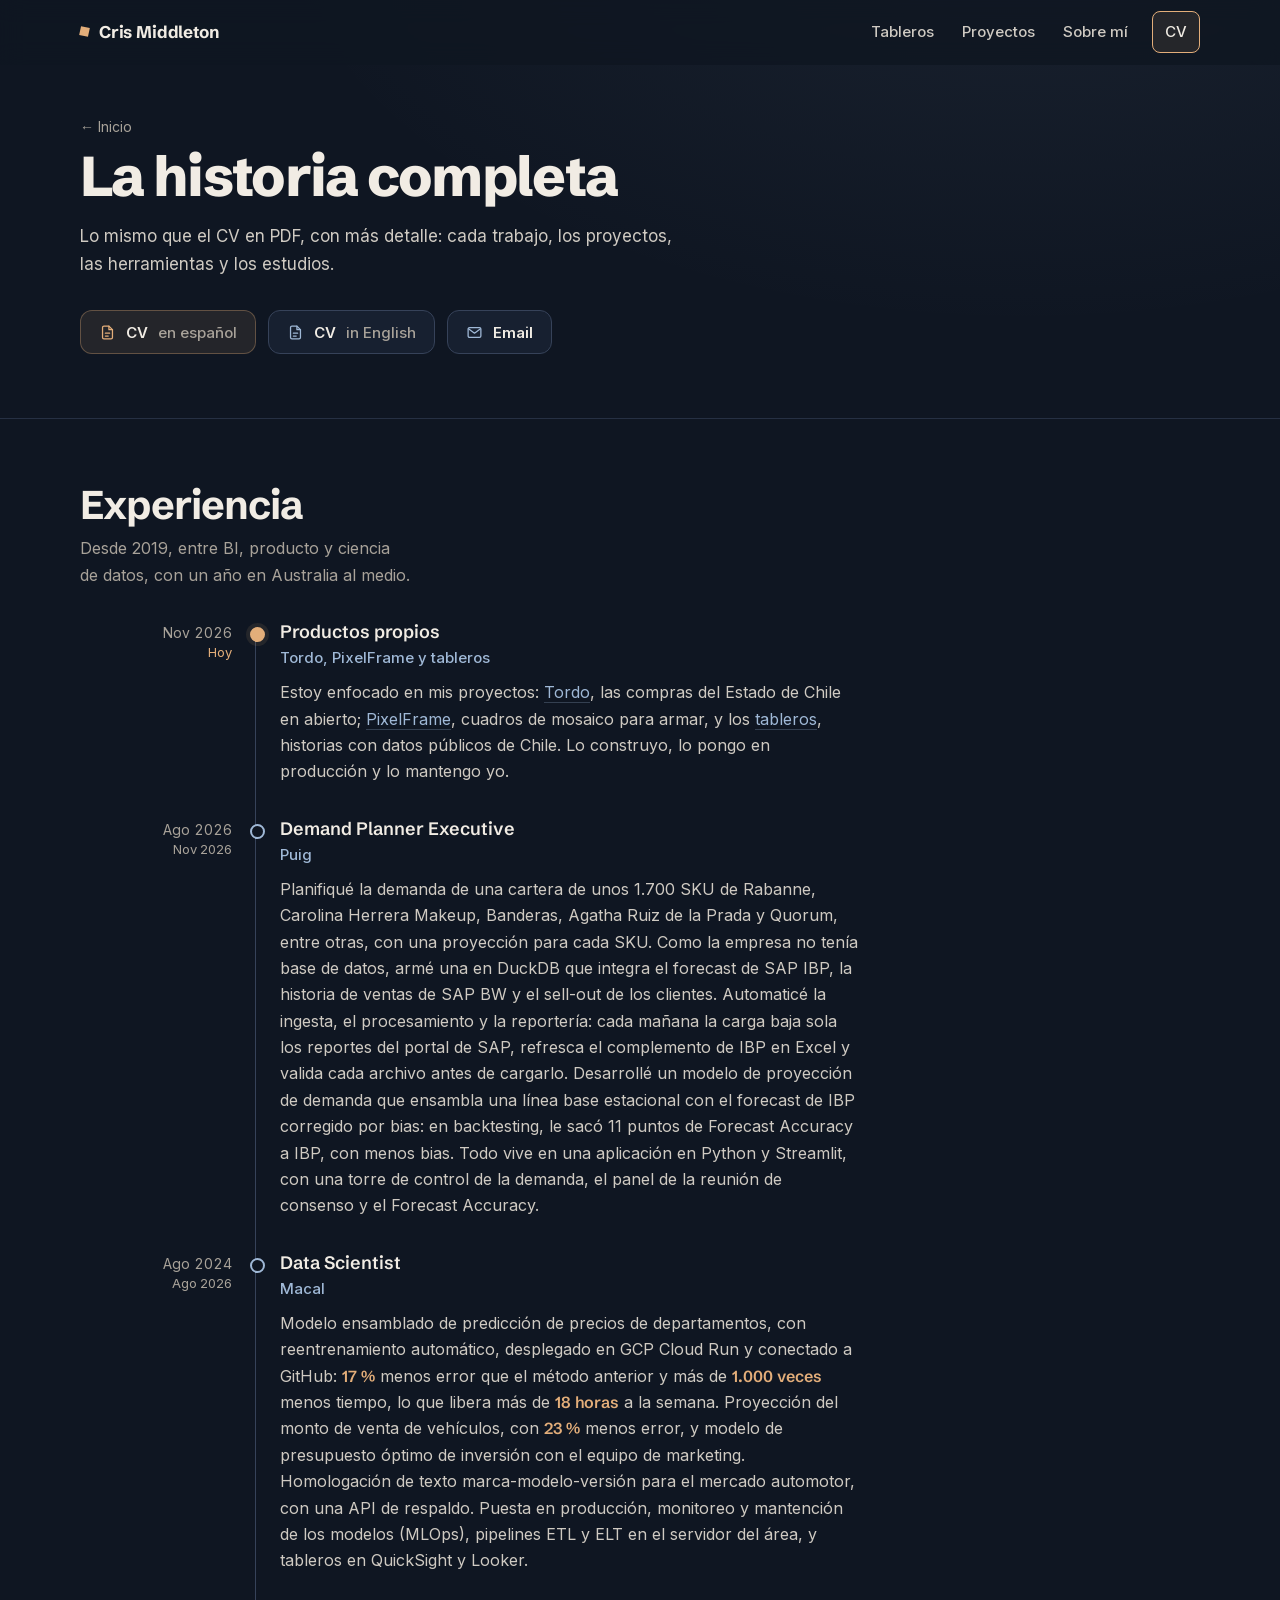
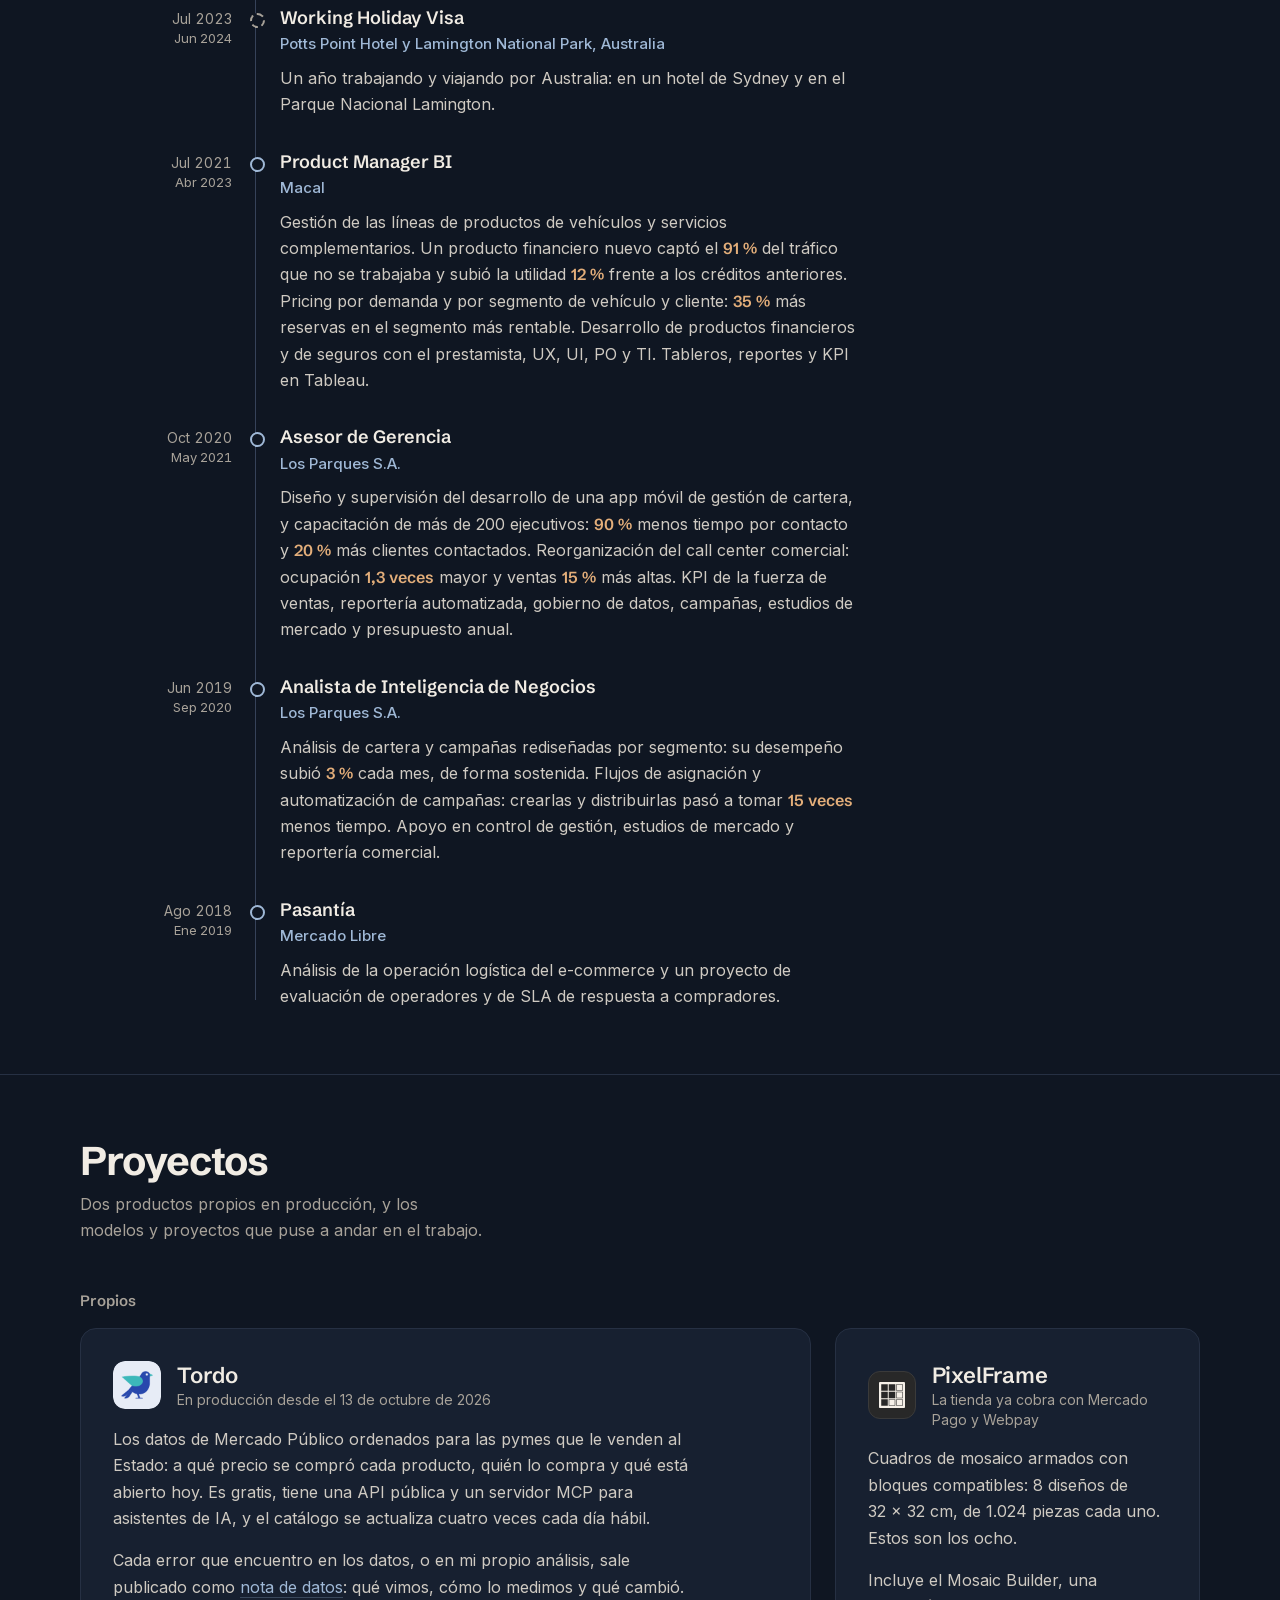
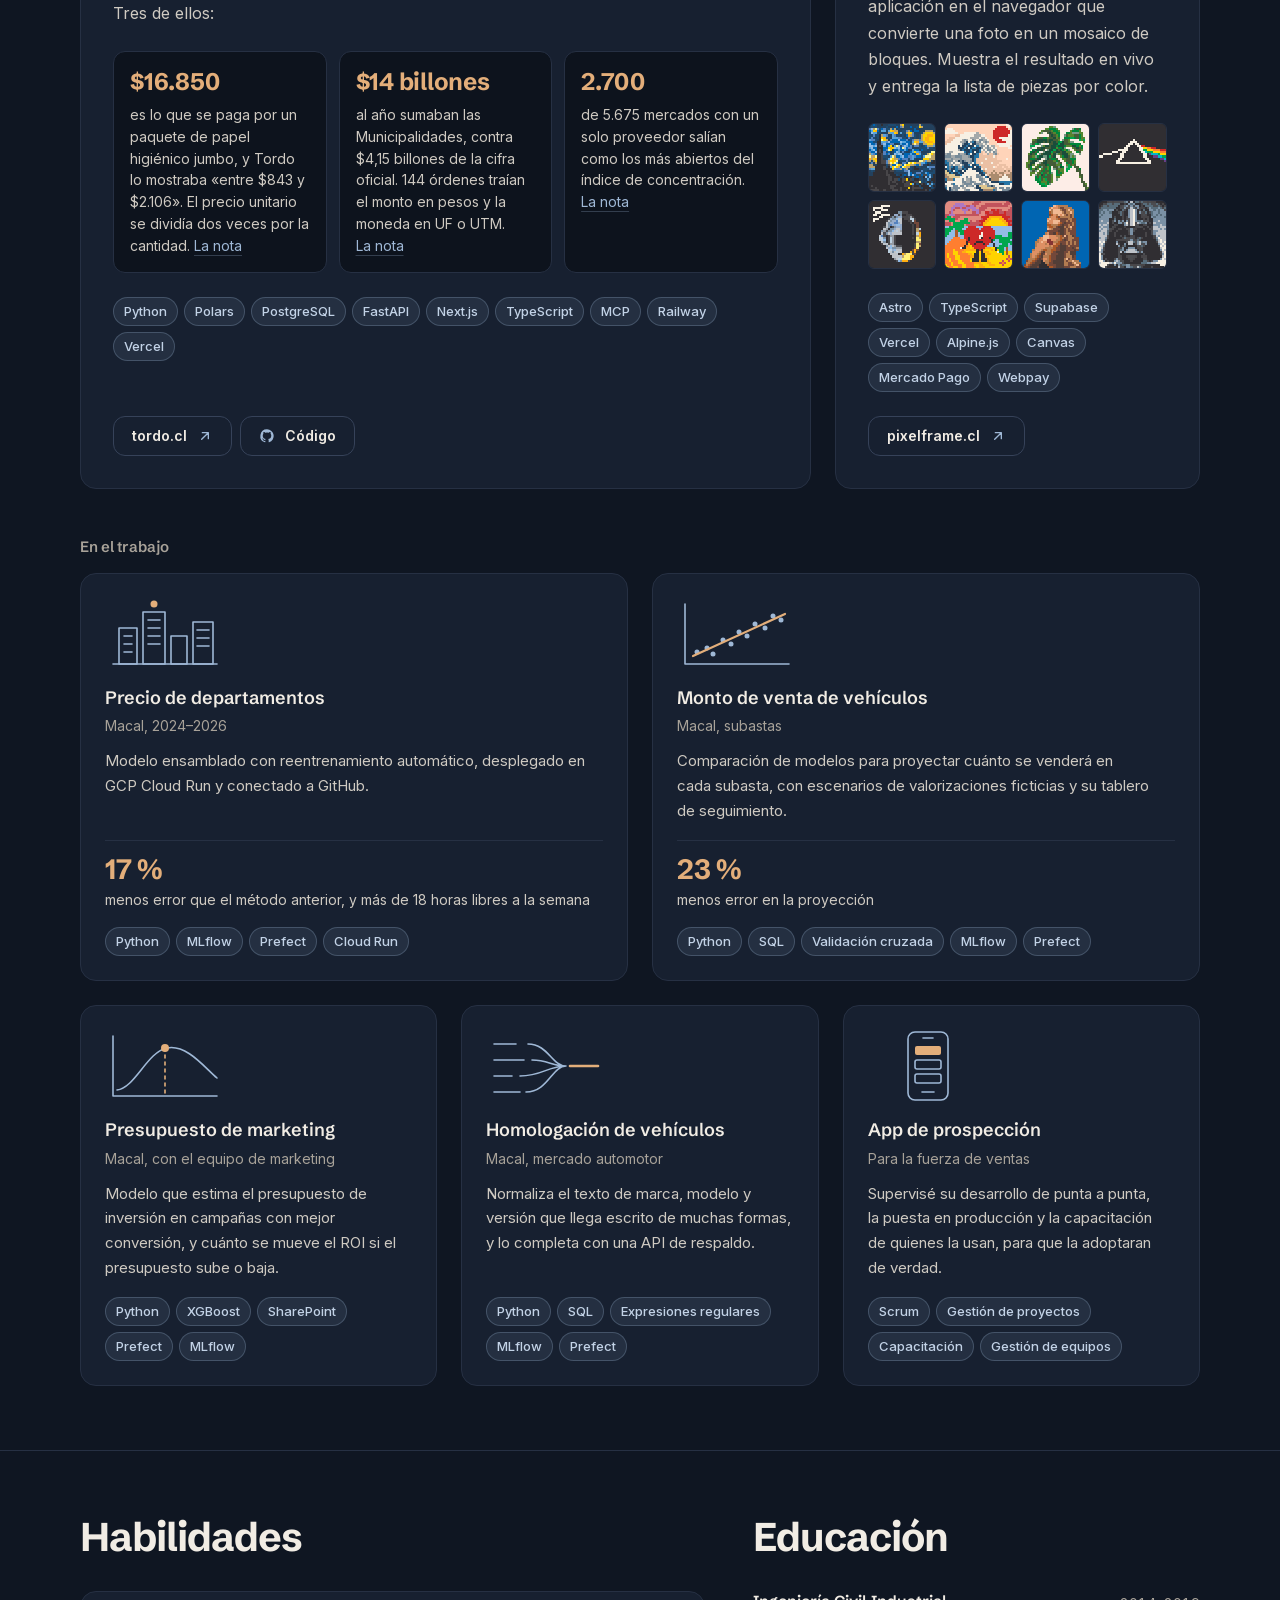
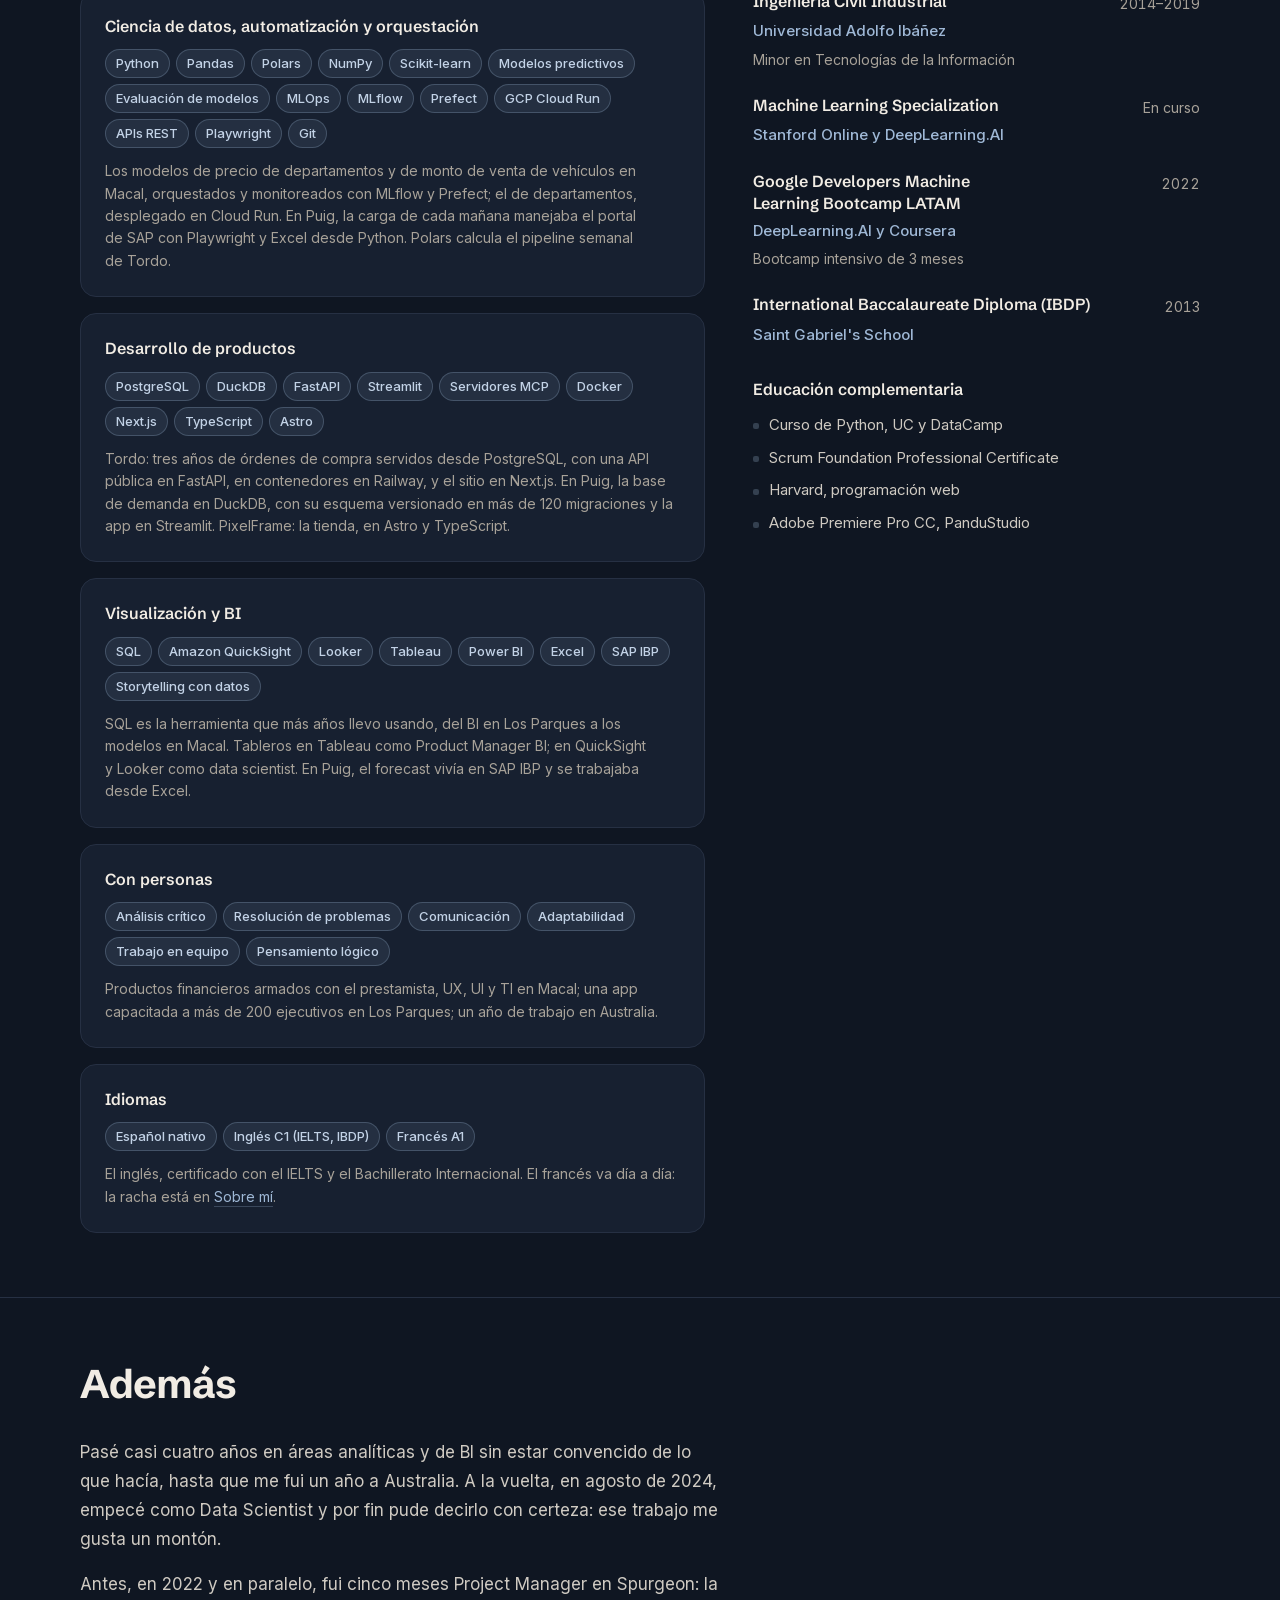
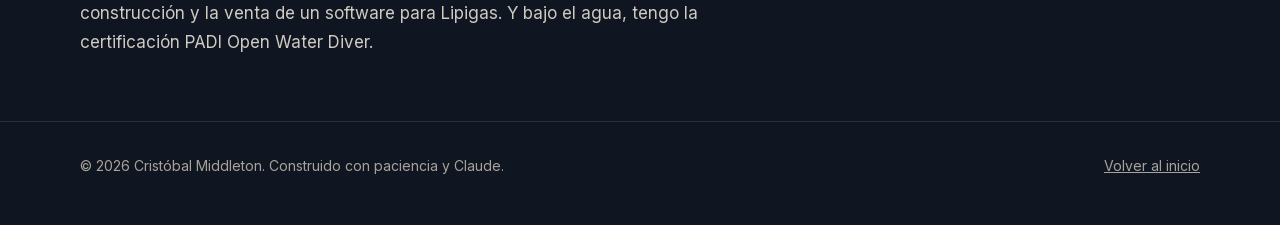
==== commit 8091f8c1: "Cierre de detalles: página actual en el menú, sin huérfanas y el mapa de calor avisa que se desliza " ====
--- a/cv/index.html
+++ b/cv/index.html
@@ -14,7 +14,7 @@
   <meta property="og:title" content="CV de Cristóbal Middleton">
   <meta property="og:description" content="Siete años entre BI, producto y ciencia de datos, con un año en Australia al medio.">
   <meta property="og:url" content="https://cris-middleton.github.io/cv/">
-  <meta property="og:image" content="https://cris-middleton.github.io/images/og.png?v=2026-11-06">
+  <meta property="og:image" content="https://cris-middleton.github.io/images/og.png?v=2026-11-10">
   <meta property="og:image:width" content="1200">
   <meta property="og:image:height" content="630">
   <meta name="twitter:card" content="summary_large_image">
@@ -25,8 +25,8 @@
 
   <link rel="preload" href="/fonts/Inter.woff2" as="font" type="font/woff2" crossorigin>
   <link rel="preload" href="/fonts/SchibstedGrotesk.woff2" as="font" type="font/woff2" crossorigin>
-  <link rel="stylesheet" href="/css/style.css?v=2026-11-06">
-  <link rel="stylesheet" href="/css/cv.css?v=2026-11-06">
+  <link rel="stylesheet" href="/css/style.css?v=2026-11-10">
+  <link rel="stylesheet" href="/css/cv.css?v=2026-11-10">
 </head>
 <body>
   <a class="saltar" href="#contenido">Ir al contenido</a>
@@ -383,6 +383,6 @@
     </div>
   </footer>
 
-  <script src="/js/comun.js?v=2026-11-06"></script>
+  <script src="/js/comun.js?v=2026-11-10"></script>
 </body>
 </html>
--- a/css/style.css
+++ b/css/style.css
@@ -77,6 +77,8 @@
 body::before { content: ''; position: fixed; inset: 0 0 auto; height: env(safe-area-inset-top, 0px); z-index: 200; background: var(--fondo); }
 
 h1, h2, h3, .marca, .cifra, .cifra-dato { font-family: var(--f-titulo); color: var(--tinta); text-wrap: balance; }
+/* Sin palabras huérfanas al final de un párrafo */
+p, li { text-wrap: pretty; }
 /* En Schibsted, las cifras tabulares le dan ancho de dígito al punto de los miles («1 . 140») */
 .cifra, .cifra-dato { font-variant-numeric: normal !important; }
 
@@ -129,9 +131,10 @@
   padding: 8px 12px; border-radius: var(--radio-1); transition: background-color 0.15s, color 0.15s;
 }
 .menu a:hover { color: var(--tinta); background: var(--acero-velo); }
-.menu a[aria-current='page'] { color: var(--tinta); }
+/* La página actual: fondo y una línea cobre abajo */
+.menu a[aria-current='page'] { color: var(--tinta); background: var(--acero-velo); box-shadow: inset 0 -2px 0 var(--cobre); }
 .menu .menu-cv { border: 1px solid var(--cobre-linea); color: var(--tinta); margin-left: var(--e-2); }
-.menu .menu-cv:hover { background: var(--cobre-velo); border-color: var(--cobre); }
+.menu .menu-cv:hover, .menu .menu-cv[aria-current='page'] { background: var(--cobre-velo); border-color: var(--cobre); box-shadow: none; }
 
 /* ------------------------------------------------------------------
    Botones y enlaces
@@ -197,7 +200,7 @@
 .seccion { padding-block: var(--e-8); border-top: 1px solid var(--borde); }
 .titulo-seccion { display: flex; flex-direction: column; align-items: flex-start; gap: var(--e-2); margin-bottom: var(--e-6); }
 .titulo-seccion h2 { font-size: clamp(30px, 4vw, 40px); letter-spacing: -0.025em; line-height: 1.1; }
-.titulo-seccion p { color: var(--tenue); font-size: 16px; max-width: 60ch; text-wrap: pretty; }
+.titulo-seccion p { color: var(--tenue); font-size: 16px; max-width: 60ch; text-wrap: balance; }
 
 .chips { list-style: none; display: flex; flex-wrap: wrap; gap: 6px; }
 .chips li {
--- a/css/cv.css
+++ b/css/cv.css
@@ -27,7 +27,7 @@
 .periodo { font-size: 14px; color: var(--tenue); font-variant-numeric: tabular-nums; text-align: right; padding-top: 2px; line-height: 1.5; }
 .periodo > span { display: block; font-size: 13px; }
 .empresa { color: var(--acero); font-weight: 500; font-size: 15px; margin: 2px 0 var(--e-2); }
-.hito p:last-child { max-width: 64ch; }
+.hito p:last-child { max-width: 58ch; }
 
 /* ------------------------------------------------------------------
    Proyectos
@@ -50,7 +50,7 @@
 .insignia svg { width: 32px; height: 32px; }
 .insignia--pixelframe { background: #282828; border: 1px solid #3a3a3a; color: #f5f0e8; }
 .insignia--pixelframe svg { width: 26px; height: 26px; }
-.proyecto > p { margin-bottom: var(--e-4); max-width: 64ch; }
+.proyecto > p { margin-bottom: var(--e-4); max-width: 58ch; }
 
 .cuadros { list-style: none; display: grid; grid-template-columns: repeat(4, minmax(0, 1fr)); gap: var(--e-2); margin: var(--e-2) 0 var(--e-5); }
 .cuadros a { display: block; border-radius: 6px; overflow: hidden; border: 1px solid var(--borde); transition: transform 0.2s var(--curva), border-color 0.2s; }
@@ -100,7 +100,7 @@
 
 /* Además */
 .ademas { display: grid; gap: var(--e-4); }
-.ademas p { font-size: 17px; line-height: 1.7; max-width: 64ch; }
+.ademas p { font-size: 17px; line-height: 1.7; max-width: 58ch; }
 
 /* ------------------------------------------------------------------
    Pantallas medianas y chicas
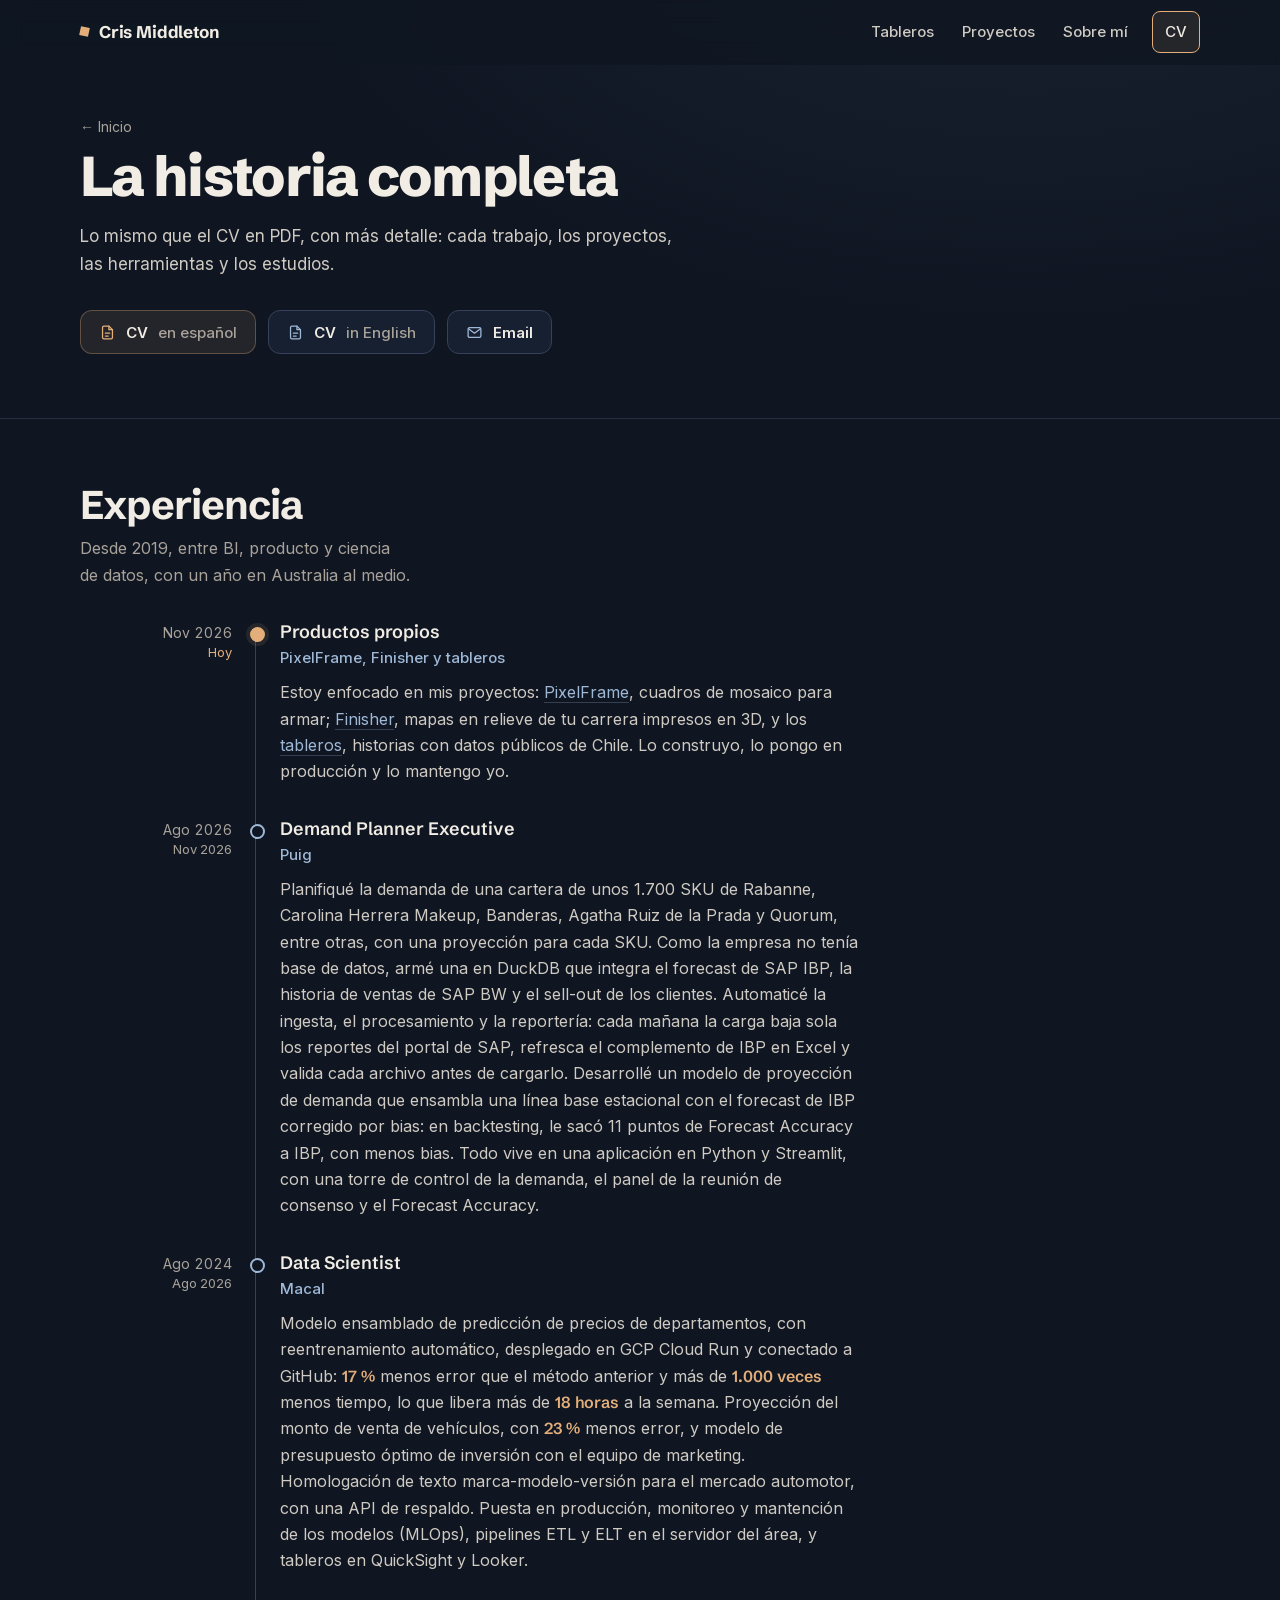
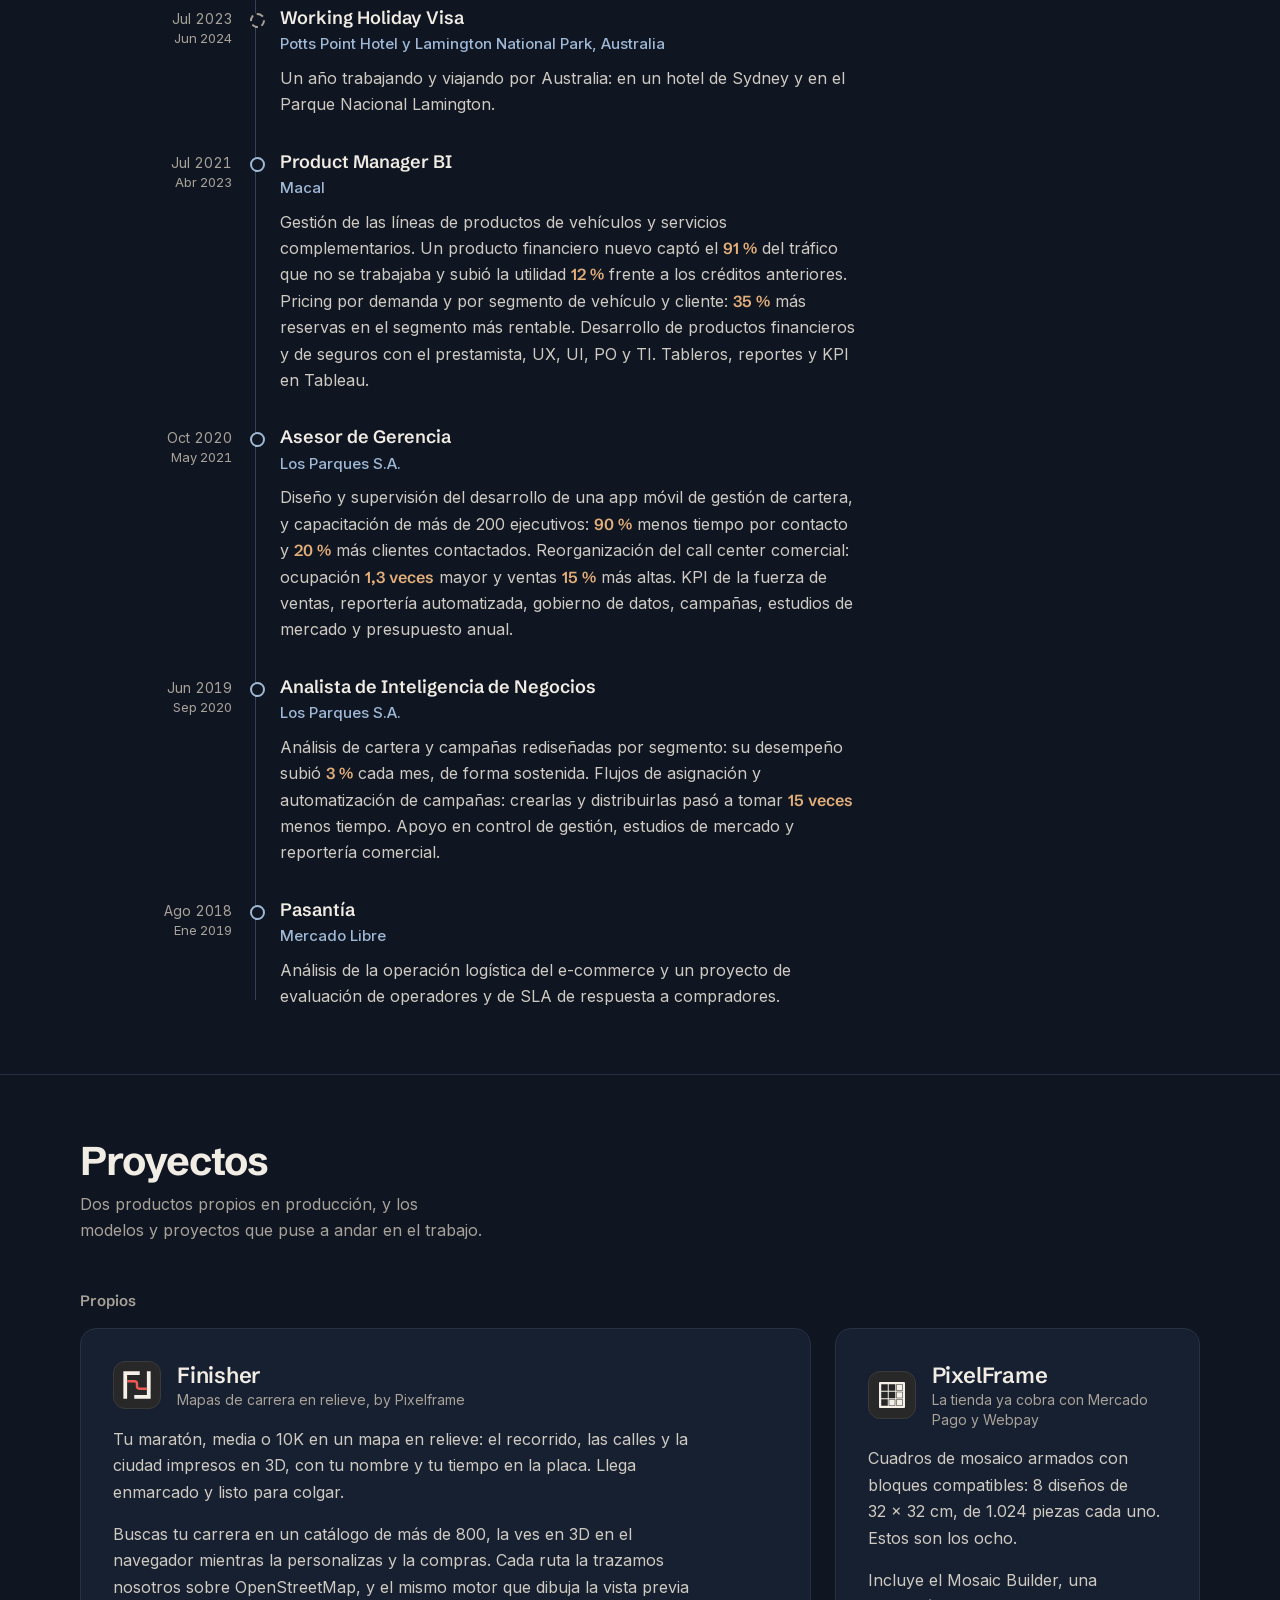
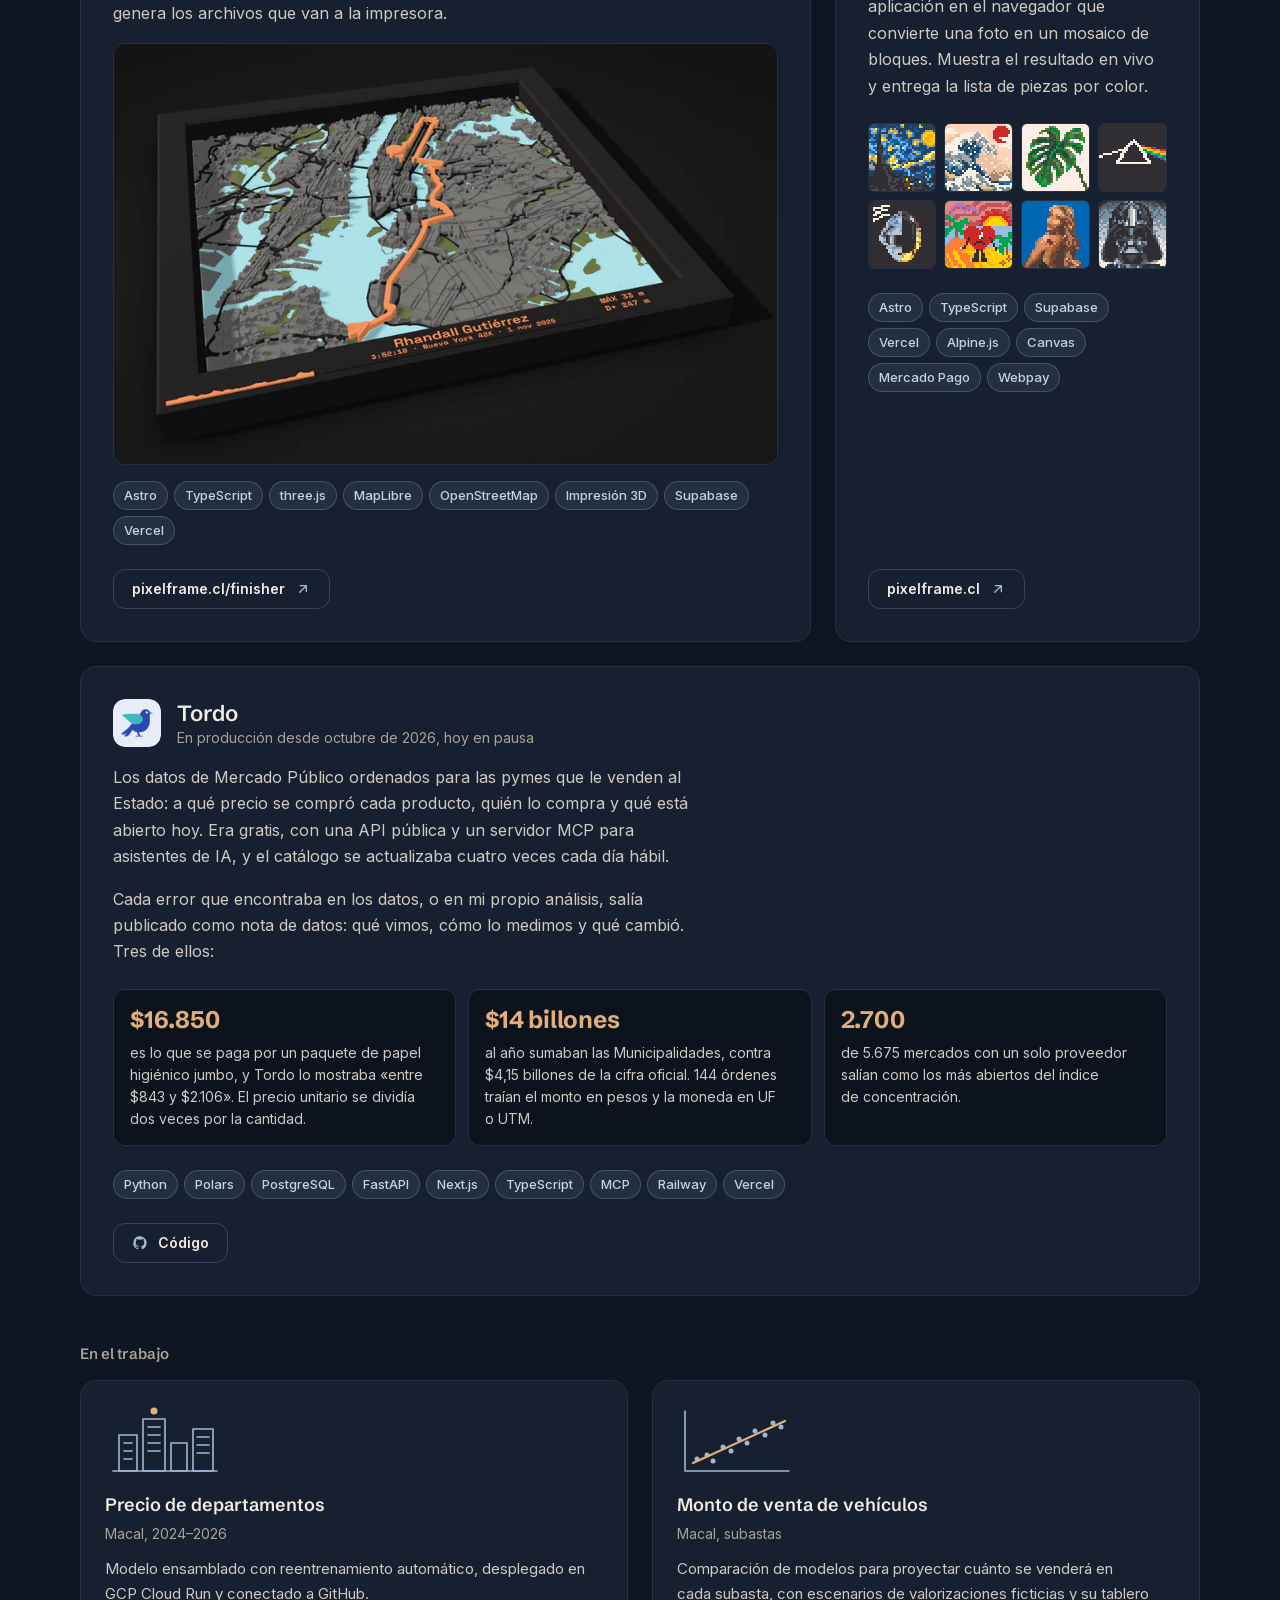
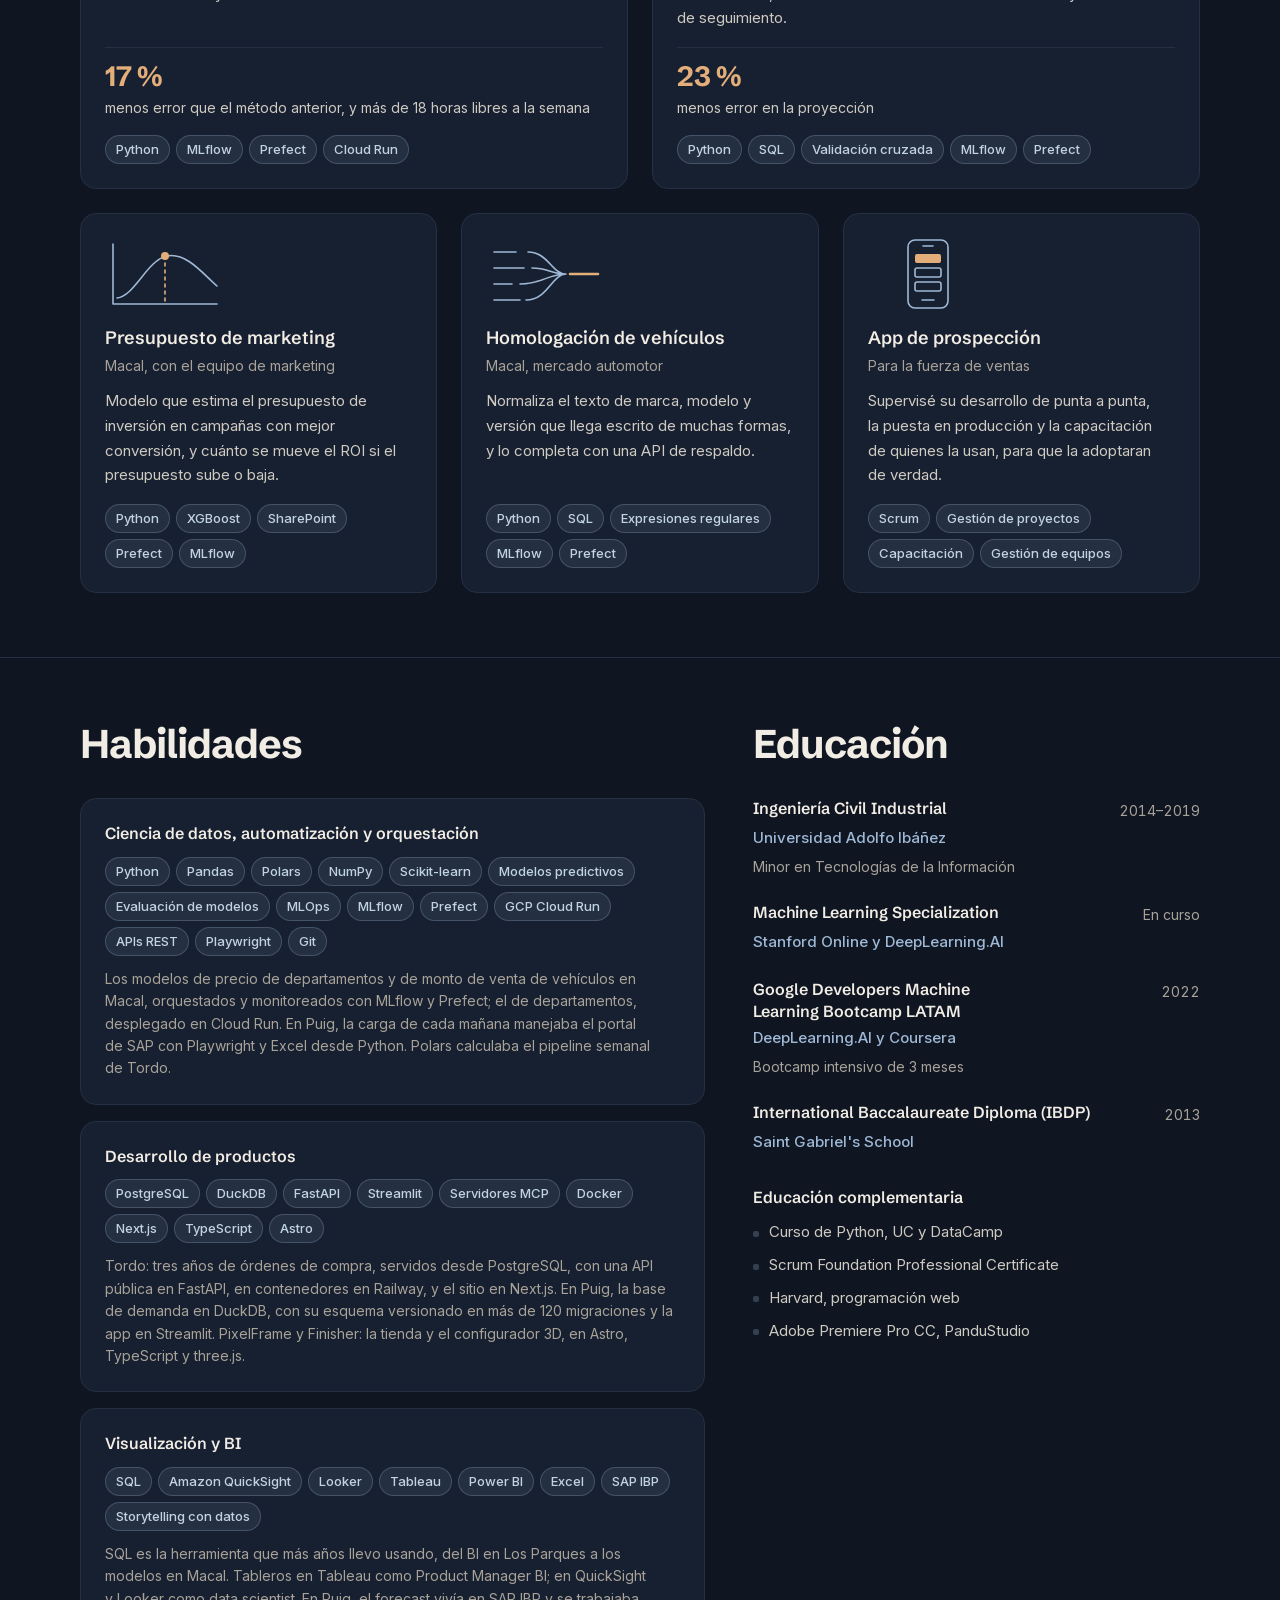
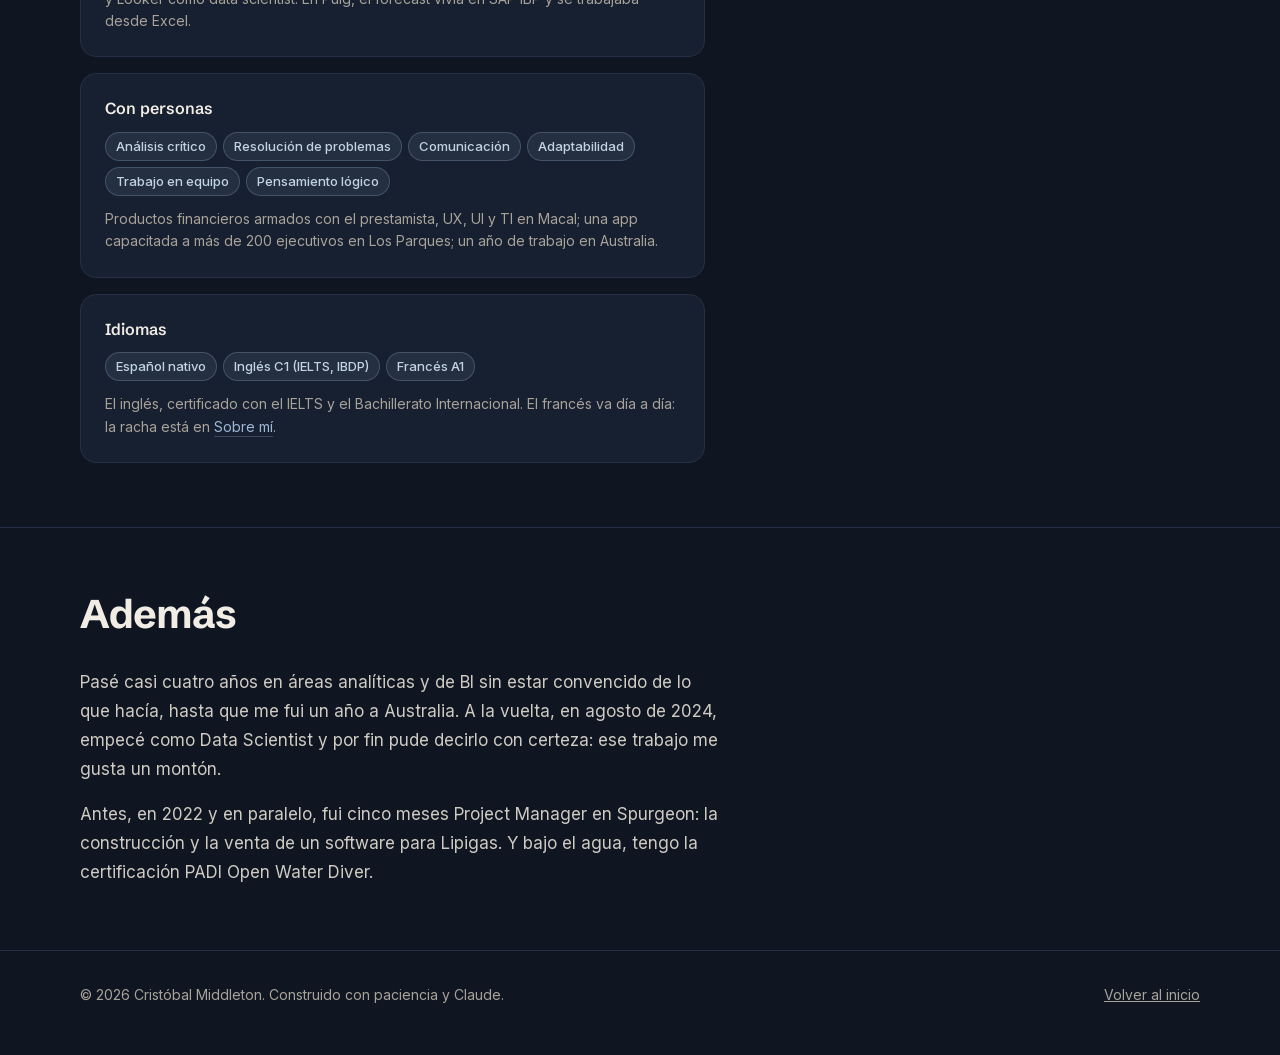
==== commit 63d1e77a: "Finisher reemplaza a Tordo: sin enlaces a tordo.cl Tordo queda en pausa (Railway apagado), así que e" ====
--- a/cv/index.html
+++ b/cv/index.html
@@ -77,8 +77,8 @@
             <div class="periodo">Nov 2026<span>Hoy</span></div>
             <div>
               <h3>Productos propios</h3>
-              <p class="empresa">Tordo, PixelFrame y tableros</p>
-              <p>Estoy enfocado en mis proyectos: <a class="enlace" href="https://tordo.cl">Tordo</a>, las compras del Estado de Chile en abierto; <a class="enlace" href="https://pixelframe.cl">PixelFrame</a>, cuadros de mosaico para armar, y los <a class="enlace" href="/tableros/">tableros</a>, historias con datos públicos de Chile. Lo construyo, lo pongo en producción y lo mantengo yo.</p>
+              <p class="empresa">PixelFrame, Finisher y tableros</p>
+              <p>Estoy enfocado en mis proyectos: <a class="enlace" href="https://pixelframe.cl">PixelFrame</a>, cuadros de mosaico para armar; <a class="enlace" href="https://pixelframe.cl/finisher/">Finisher</a>, mapas en relieve de tu carrera impresos en 3D, y los <a class="enlace" href="/tableros/">tableros</a>, historias con datos públicos de Chile. Lo construyo, lo pongo en producción y lo mantengo yo.</p>
             </div>
           </li>
           <li class="hito">
@@ -151,39 +151,27 @@
 
         <h3 class="subtitulo">Propios</h3>
         <div class="propios">
+
           <article class="tarjeta proyecto">
             <div class="proyecto-cabeza">
-              <img class="insignia" src="/images/tordo-insignia.png" width="48" height="48" alt="">
+              <span class="insignia insignia--finisher" aria-hidden="true">
+                <svg viewBox="6 6 88 88"><path fill="#F5F0E8" d="M10 10H58V21H21V90H10ZM90 90H42V79H79V10H90Z"/><path fill="none" stroke="#ee5a52" stroke-width="7" stroke-linejoin="round" d="M21 39H43Q50 39 50 46V54Q50 61 57 61H79"/></svg>
+              </span>
               <div>
-                <h3>Tordo</h3>
-                <p>En producción desde el 13 de octubre de 2026</p>
+                <h3>Finisher</h3>
+                <p>Mapas de carrera en relieve, by Pixelframe</p>
               </div>
             </div>
-            <p>Los datos de Mercado Público ordenados para las pymes que le venden al Estado: a qué precio se compró cada producto, quién lo compra y qué está abierto hoy. Es gratis, tiene una API pública y un servidor MCP para asistentes de IA, y el catálogo se actualiza cuatro veces cada día hábil.</p>
-            <p>Cada error que encuentro en los datos, o en mi propio análisis, sale publicado como <a class="enlace" href="https://tordo.cl/notas">nota de datos</a>: qué vimos, cómo lo medimos y qué cambió. Tres de ellos:</p>
-            <ul class="hallazgos">
-              <li>
-                <span class="cifra">$16.850</span>
-                es lo que se paga por un paquete de papel higiénico jumbo, y Tordo lo mostraba «entre $843 y $2.106». El precio unitario se dividía dos veces por la cantidad. <a class="enlace" href="https://tordo.cl/notas/precio-unitario-dividido-dos-veces">La nota</a>
-              </li>
-              <li>
-                <span class="cifra">$14 billones</span>
-                al año sumaban las Municipalidades, contra $4,15&nbsp;billones de la cifra oficial. 144 órdenes traían el monto en pesos y la moneda en UF o UTM. <a class="enlace" href="https://tordo.cl/notas/pesos-marcados-como-uf-inflaban-municipios">La nota</a>
-              </li>
-              <li>
-                <span class="cifra">2.700</span>
-                de 5.675 mercados con un solo proveedor salían como los más abiertos del índice de concentración. <a class="enlace" href="https://tordo.cl/notas/mercados-de-un-proveedor-salian-como-abiertos">La nota</a>
-              </li>
-            </ul>
-            <ul class="chips" aria-label="Stack de Tordo">
-              <li>Python</li><li>Polars</li><li>PostgreSQL</li><li>FastAPI</li><li>Next.js</li><li>TypeScript</li><li>MCP</li><li>Railway</li><li>Vercel</li>
+            <p>Tu maratón, media o 10K en un mapa en relieve: el recorrido, las calles y la ciudad impresos en 3D, con tu nombre y tu tiempo en la placa. Llega enmarcado y listo para colgar.</p>
+            <p>Buscas tu carrera en un catálogo de más de 800, la ves en 3D en el navegador mientras la personalizas y la compras. Cada ruta la trazamos nosotros sobre OpenStreetMap, y el mismo motor que dibuja la vista previa genera los archivos que van a la impresora.</p>
+            <img class="foto-proyecto" src="/images/finisher.webp" alt="Mapa en relieve del maratón de Nueva York, con la ruta en naranja y el nombre y el tiempo del corredor en la placa" width="800" height="508" loading="lazy">
+            <ul class="chips" aria-label="Stack de Finisher">
+              <li>Astro</li><li>TypeScript</li><li>three.js</li><li>MapLibre</li><li>OpenStreetMap</li><li>Impresión 3D</li><li>Supabase</li><li>Vercel</li>
             </ul>
             <div class="enlaces-proyecto">
-              <a class="boton" href="https://tordo.cl">tordo.cl<svg aria-hidden="true"><use href="#i-salir"/></svg></a>
-              <a class="boton" href="https://github.com/cris-middleton/tordo"><svg aria-hidden="true"><use href="#i-github"/></svg>Código</a>
-            </div>
-          </article>
-
+              <a class="boton" href="https://pixelframe.cl/finisher/">pixelframe.cl/finisher<svg aria-hidden="true"><use href="#i-salir"/></svg></a>
+            </div>
+          </article>
           <article class="tarjeta proyecto">
             <div class="proyecto-cabeza">
               <span class="insignia insignia--pixelframe" aria-hidden="true">
@@ -202,6 +190,37 @@
             </ul>
             <div class="enlaces-proyecto">
               <a class="boton" href="https://pixelframe.cl">pixelframe.cl<svg aria-hidden="true"><use href="#i-salir"/></svg></a>
+            </div>
+          </article>
+          <article class="tarjeta proyecto proyecto--ancho">
+            <div class="proyecto-cabeza">
+              <img class="insignia" src="/images/tordo-insignia.png" width="48" height="48" alt="">
+              <div>
+                <h3>Tordo</h3>
+                <p>En producción desde octubre de 2026, hoy en pausa</p>
+              </div>
+            </div>
+            <p>Los datos de Mercado Público ordenados para las pymes que le venden al Estado: a qué precio se compró cada producto, quién lo compra y qué está abierto hoy. Era gratis, con una API pública y un servidor MCP para asistentes de IA, y el catálogo se actualizaba cuatro veces cada día hábil.</p>
+            <p>Cada error que encontraba en los datos, o en mi propio análisis, salía publicado como nota de datos: qué vimos, cómo lo medimos y qué cambió. Tres de ellos:</p>
+            <ul class="hallazgos">
+              <li>
+                <span class="cifra">$16.850</span>
+                es lo que se paga por un paquete de papel higiénico jumbo, y Tordo lo mostraba «entre $843 y $2.106». El precio unitario se dividía dos veces por la cantidad.
+              </li>
+              <li>
+                <span class="cifra">$14 billones</span>
+                al año sumaban las Municipalidades, contra $4,15&nbsp;billones de la cifra oficial. 144 órdenes traían el monto en pesos y la moneda en UF o UTM.
+              </li>
+              <li>
+                <span class="cifra">2.700</span>
+                de 5.675 mercados con un solo proveedor salían como los más abiertos del índice de concentración.
+              </li>
+            </ul>
+            <ul class="chips" aria-label="Stack de Tordo">
+              <li>Python</li><li>Polars</li><li>PostgreSQL</li><li>FastAPI</li><li>Next.js</li><li>TypeScript</li><li>MCP</li><li>Railway</li><li>Vercel</li>
+            </ul>
+            <div class="enlaces-proyecto">
+              <a class="boton" href="https://github.com/cris-middleton/tordo"><svg aria-hidden="true"><use href="#i-github"/></svg>Código</a>
             </div>
           </article>
         </div>
@@ -300,12 +319,12 @@
               <ul class="chips">
                 <li>Python</li><li>Pandas</li><li>Polars</li><li>NumPy</li><li>Scikit-learn</li><li>Modelos predictivos</li><li>Evaluación de modelos</li><li>MLOps</li><li>MLflow</li><li>Prefect</li><li>GCP Cloud Run</li><li>APIs REST</li><li>Playwright</li><li>Git</li>
               </ul>
-              <p class="detalle">Los modelos de precio de departamentos y de monto de venta de vehículos en Macal, orquestados y monitoreados con MLflow y Prefect; el de departamentos, desplegado en Cloud Run. En Puig, la carga de cada mañana manejaba el portal de SAP con Playwright y Excel desde Python. Polars calcula el pipeline semanal de Tordo.</p>
+              <p class="detalle">Los modelos de precio de departamentos y de monto de venta de vehículos en Macal, orquestados y monitoreados con MLflow y Prefect; el de departamentos, desplegado en Cloud Run. En Puig, la carga de cada mañana manejaba el portal de SAP con Playwright y Excel desde Python. Polars calculaba el pipeline semanal de Tordo.</p>
             </div>
             <div class="tarjeta habilidad">
               <h3>Desarrollo de productos</h3>
               <ul class="chips"><li>PostgreSQL</li><li>DuckDB</li><li>FastAPI</li><li>Streamlit</li><li>Servidores MCP</li><li>Docker</li><li>Next.js</li><li>TypeScript</li><li>Astro</li></ul>
-              <p class="detalle">Tordo: tres años de órdenes de compra servidos desde PostgreSQL, con una API pública en FastAPI, en contenedores en Railway, y el sitio en Next.js. En Puig, la base de demanda en DuckDB, con su esquema versionado en más de 120 migraciones y la app en Streamlit. PixelFrame: la tienda, en Astro y TypeScript.</p>
+              <p class="detalle">Tordo: tres años de órdenes de compra, servidos desde PostgreSQL, con una API pública en FastAPI, en contenedores en Railway, y el sitio en Next.js. En Puig, la base de demanda en DuckDB, con su esquema versionado en más de 120 migraciones y la app en Streamlit. PixelFrame y Finisher: la tienda y el configurador 3D, en Astro, TypeScript y three.js.</p>
             </div>
             <div class="tarjeta habilidad">
               <h3>Visualización y BI</h3>
--- a/css/cv.css
+++ b/css/cv.css
@@ -50,6 +50,10 @@
 .insignia svg { width: 32px; height: 32px; }
 .insignia--pixelframe { background: #282828; border: 1px solid #3a3a3a; color: #f5f0e8; }
 .insignia--pixelframe svg { width: 26px; height: 26px; }
+.insignia--finisher { background: #282828; border: 1px solid #3a3a3a; }
+.insignia--finisher svg { width: 30px; height: 30px; }
+.proyecto--ancho { grid-column: 1 / -1; }
+.foto-proyecto { display: block; width: 100%; height: auto; aspect-ratio: 800 / 508; border-radius: var(--radio-2); border: 1px solid var(--borde); margin-bottom: var(--e-4); }
 .proyecto > p { margin-bottom: var(--e-4); max-width: 58ch; }
 
 .cuadros { list-style: none; display: grid; grid-template-columns: repeat(4, minmax(0, 1fr)); gap: var(--e-2); margin: var(--e-2) 0 var(--e-5); }
